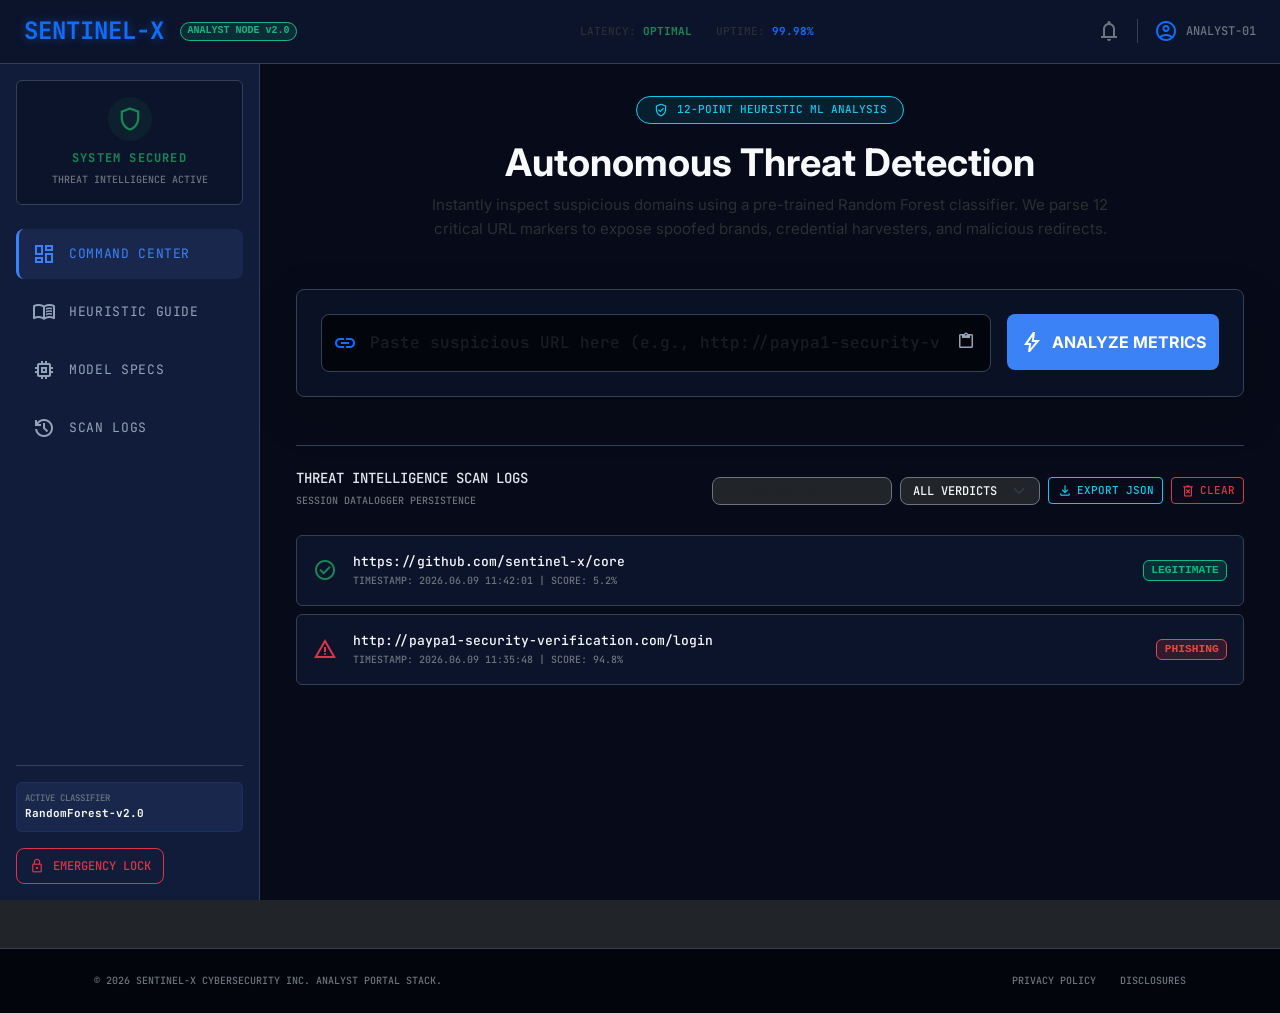
==== Frontend/index.html @ c6ba0ef8 "Update UI/UX" ====
<!DOCTYPE html>
<html lang="en">
<head>
  <meta charset="utf-8">
  <meta name="viewport" content="width=device-width, initial-scale=1.0">
  <title>SENTINEL-X | Advanced Phishing Detection Command Center</title>
  <!-- Bootstrap 5 CSS -->
  <link href="https://cdn.jsdelivr.net/npm/bootstrap@5.3.3/dist/css/bootstrap.min.css" rel="stylesheet">
  <!-- Fonts -->
  <link href="https://fonts.googleapis.com/css2?family=Inter:wght@300;400;500;600;700;800&family=JetBrains+Mono:wght@400;500;600;700&display=swap" rel="stylesheet">
  <link href="https://fonts.googleapis.com/css2?family=Material+Symbols+Outlined:wght,FILL@100..700,0..1&display=swap" rel="stylesheet">
  <!-- Custom design system rules -->
  <link rel="stylesheet" href="custom.css">
</head>
<body class="bg-dark text-light">

  <!-- Top Navigation Bar -->
  <nav class="navbar navbar-expand-lg border-bottom sticky-top" style="background-color: var(--surface-container-low); border-color: var(--outline-variant) !important; height: 64px; z-index: 1050;">
    <div class="container-fluid px-4 d-flex justify-content-between align-items-center">
      <div class="d-flex align-items-center gap-3">
        <!-- Sidebar Toggle for Mobile -->
        <button class="btn btn-outline-secondary d-lg-none p-1 border-0" id="mobileSidebarToggle" type="button" aria-label="Toggle Sidebar">
          <span class="material-symbols-outlined text-light fs-4">menu</span>
        </button>
        <span class="mono fw-bold fs-4 text-primary tracking-tighter" style="text-shadow: 0 0 10px rgba(59, 130, 246, 0.4);">SENTINEL-X</span>
        <span class="badge badge-safe rounded-pill font-monospace" style="font-size: 10px;">ANALYST NODE v2.0</span>
      </div>
      
      <!-- Quick Info Stats -->
      <div class="d-none d-md-flex align-items-center gap-4">
        <div class="mono text-secondary-emphasis" style="font-size: 11px;">
          LATENCY: <span class="text-success fw-bold">OPTIMAL</span>
        </div>
        <div class="mono text-secondary-emphasis" style="font-size: 11px;">
          UPTIME: <span class="text-primary fw-bold">99.98%</span>
        </div>
      </div>

      <div class="d-flex align-items-center gap-3">
        <span class="material-symbols-outlined text-secondary cursor-pointer hover-text-white" id="notificationBell">notifications</span>
        <div class="d-flex align-items-center gap-2 border-start ps-3" style="border-color: var(--outline-variant) !important;">
          <span class="material-symbols-outlined text-primary">account_circle</span>
          <span class="mono text-secondary d-none d-sm-inline" style="font-size: 12px;">ANALYST-01</span>
        </div>
      </div>
    </div>
  </nav>

  <div class="d-flex">
    <!-- Sidebar Navigation -->
    <aside class="sidebar-wrapper border-end p-3 flex-shrink-0 d-none d-lg-flex flex-column" id="sidebarNav" style="width: 260px; min-height: calc(100vh - 64px); background-color: var(--surface-container); border-color: var(--outline-variant) !important; transition: transform 0.3s ease; z-index: 1000;">
      <div class="mb-4 text-center p-3 rounded" style="background-color: var(--surface-container-low); border: 1px solid var(--outline-variant);">
        <div class="w-12 h-12 rounded-circle bg-success bg-opacity-10 d-inline-flex align-items-center justify-content-center p-2 mb-2">
          <span class="material-symbols-outlined text-success fs-3">shield</span>
        </div>
        <div class="mono text-success fw-bold" style="font-size: 12px; letter-spacing: 0.1em;">SYSTEM SECURED</div>
        <div class="text-secondary mono" style="font-size: 10px; margin-top: 4px;">THREAT INTELLIGENCE ACTIVE</div>
      </div>

      <div class="nav flex-column gap-2 mb-auto" role="tablist">
        <div class="sidebar-link active" data-tab-target="command-center">
          <span class="material-symbols-outlined">dashboard</span>
          <span>COMMAND CENTER</span>
        </div>
        <div class="sidebar-link" data-tab-target="heuristic-docs">
          <span class="material-symbols-outlined">menu_book</span>
          <span>HEURISTIC GUIDE</span>
        </div>
        <div class="sidebar-link" data-tab-target="model-specs">
          <span class="material-symbols-outlined">memory</span>
          <span>MODEL SPECS</span>
        </div>
        <a href="#threat-logs-section" class="sidebar-link" id="sidebarLogsLink">
          <span class="material-symbols-outlined">history</span>
          <span>SCAN LOGS</span>
        </a>
      </div>

      <div class="border-top pt-3" style="border-color: var(--outline-variant) !important;">
        <div class="p-2 rounded mb-3" style="background-color: var(--surface-container-high); border: 1px solid rgba(59, 130, 246, 0.1);">
          <div class="mono text-secondary" style="font-size: 9px;">ACTIVE CLASSIFIER</div>
          <div class="mono text-light fw-bold" style="font-size: 11px;">RandomForest-v2.0</div>
        </div>
        <button class="btn btn-outline-danger w-full py-2 active-scale mono text-uppercase d-flex align-items-center justify-content-center gap-2" id="emergencyLockBtn" style="font-size: 12px; border-radius: var(--radius-md);">
          <span class="material-symbols-outlined fs-6">lock</span> EMERGENCY LOCK
        </button>
      </div>
    </aside>

    <!-- Main Canvas -->
    <main class="flex-grow-1 p-4 position-relative" style="background-color: var(--surface); min-height: calc(100vh - 64px); overflow-y: auto;">
      <!-- Grid Grid Background Glow -->
      <div class="position-absolute w-full h-full top-0 start-0 opacity-10 pointer-events-none" style="background-image: radial-gradient(var(--primary) 1px, transparent 1px); background-size: 24px 24px;"></div>
      
      <div class="container-xxl" style="max-width: 1200px;">
        
        <!-- ==================== TAB 1: COMMAND CENTER ==================== -->
        <div id="command-center" class="tab-content active">
          <!-- Hero Section -->
          <header class="text-center mb-5 mt-2">
            <div class="d-inline-flex align-items-center gap-2 px-3 py-1 rounded-pill border border-info bg-info bg-opacity-10 text-info mono mb-3" style="font-size: 11px;">
              <span class="material-symbols-outlined fs-6">verified_user</span>
              12-POINT HEURISTIC ML ANALYSIS
            </div>
            <h1 class="fw-bold tracking-tight mb-2 text-light" style="font-size: var(--font-lg);">Autonomous Threat Detection</h1>
            <p class="text-secondary-emphasis mx-auto" style="max-width: 680px; font-size: var(--font-base);">
              Instantly inspect suspicious domains using a pre-trained Random Forest classifier. We parse 12 critical URL markers to expose spoofed brands, credential harvesters, and malicious redirects.
            </p>
          </header>

          <!-- URL Input Scanner Card -->
          <section class="mb-5">
            <div class="glass-panel p-4 rounded-3 shadow-lg glow-hover position-relative overflow-hidden">
              <form id="scanForm" class="row g-3">
                <div class="col-lg-9 col-md-8 position-relative">
                  <span class="material-symbols-outlined position-absolute top-50 translate-middle-y text-primary" style="left: 20px;">link</span>
                  <input type="text" id="urlInput" class="form-control bg-dark text-info border-secondary py-3 px-5 mono" style="border-radius: var(--radius-md); border-color: var(--outline-variant) !important; background-color: var(--surface-container-lowest) !important; padding-right: 50px !important;" placeholder="Paste suspicious URL here (e.g., http://paypa1-security-verification.com/login)" required>
                  
                  <button type="button" class="btn btn-outline-secondary btn-sm position-absolute top-50 translate-middle-y border-0" id="pasteBtn" style="right: 15px; color: var(--on-surface-variant);" title="Paste from clipboard">
                    <span class="material-symbols-outlined fs-5">content_paste</span>
                  </button>
                </div>
                <div class="col-lg-3 col-md-4">
                  <button type="submit" class="btn btn-primary w-100 py-3 active-scale fw-bold d-flex align-items-center justify-content-center gap-2" style="background-color: var(--primary); color: #fff; border: none; border-radius: var(--radius-md);">
                    <span class="material-symbols-outlined">bolt</span>
                    ANALYZE METRICS
                  </button>
                </div>
              </form>
            </div>
          </section>

          <!-- Real-Time Diagnostics Terminal / Loader -->
          <section id="scanningLoader" class="mb-5 d-none">
            <div class="terminal-window shadow-lg">
              <div class="terminal-header">
                <div class="terminal-dot red"></div>
                <div class="terminal-dot yellow"></div>
                <div class="terminal-dot green"></div>
                <span class="mono ms-2 text-secondary" style="font-size: 11px;">SENTINEL SCANNER ENGINE | ACTIVE RUNTIME</span>
              </div>
              <div class="terminal-body" id="terminalLogBody">
                <!-- Log lines will append here dynamically -->
              </div>
              <div class="p-3 border-top d-flex align-items-center justify-content-between" style="border-color: var(--outline-variant) !important; background-color: #050813;">
                <div class="d-flex align-items-center gap-2">
                  <div class="spinner-border spinner-border-sm text-primary" role="status"></div>
                  <span class="mono text-primary fw-bold" id="loaderStateText" style="font-size: 11px;">INITIALIZING SCAN...</span>
                </div>
                <span class="mono text-secondary" id="loaderPercentage" style="font-size: 11px;">0% COMPLETE</span>
              </div>
            </div>
          </section>

          <!-- Results Display Bento Grid -->
          <div class="row g-4 d-none" id="resultDashboard">
            <!-- Left Grid (Col 12/8): Verdict and Features -->
            <div class="col-lg-8">
              
              <!-- Verdict & Recommendation Card -->
              <div class="glass-panel rounded-3 mb-4 position-relative overflow-hidden" id="verdictCard">
                <div class="d-flex flex-column flex-md-row justify-content-between align-items-md-center gap-4">
                  <div>
                    <div class="d-flex align-items-center gap-2 mb-2">
                      <span class="material-symbols-outlined fs-2 text-danger" id="verdictIcon">report</span>
                      <h2 class="mono fw-bold text-uppercase m-0 tracking-wider" id="verdictTitle" style="font-size: 20px;">PHISHING DETECTED</h2>
                    </div>
                    <p class="mono text-break text-secondary-emphasis mb-0" style="font-size: 12px;">
                      SCAN TARGET: <span class="text-light fw-semibold" id="scannedUrlLabel">http://example.com</span>
                    </p>
                  </div>

                  <div class="d-flex align-items-center gap-3">
                    <div class="text-md-end">
                      <div class="mono text-secondary" style="font-size: 9px; letter-spacing: 0.1em;">CONFIDENCE WEIGHT</div>
                      <div class="mono fw-bold fs-2" id="verdictPercentage">94.8%</div>
                    </div>
                    <!-- Confidence dial SVG -->
                    <div style="width: 70px; height: 70px;">
                      <svg class="gauge-svg w-100 h-100" viewBox="0 0 36 36">
                        <circle class="gauge-bg" cx="18" cy="18" r="16" fill="none" stroke-width="3.5" />
                        <circle id="dialCircle" cx="18" cy="18" r="16" fill="none" stroke-width="3.5" stroke-dasharray="100, 100" stroke-linecap="round" />
                      </svg>
                    </div>
                  </div>
                </div>

                <!-- Recommendation Advice Banner -->
                <div class="mt-4 p-3 rounded border d-flex gap-3" id="verdictBanner">
                  <span class="material-symbols-outlined fs-4" id="verdictBannerIcon">warning</span>
                  <div>
                    <h6 class="fw-bold mb-1" id="verdictBannerTitle">Critical Alert Warning</h6>
                    <p class="m-0 text-secondary-emphasis" style="font-size: 13px;" id="verdictBannerDesc">Heuristic system has identified high correlation with phishing structures.</p>
                  </div>
                </div>
              </div>

              <!-- Heuristic Feature Matrix Card -->
              <div class="glass-panel rounded-3">
                <div class="d-flex justify-content-between align-items-center mb-3">
                  <h4 class="mono text-uppercase tracking-wider text-primary m-0" style="font-size: 13px;">
                    <span class="material-symbols-outlined fs-6 align-middle me-1">tune</span>Heuristic Feature Matrix
                  </h4>
                  <span class="badge rounded bg-secondary bg-opacity-10 text-secondary mono" style="font-size: 9px; cursor: help;" title="Click any feature card to view explanation.">CLICK CARD FOR DETAILS</span>
                </div>
                
                <p class="text-secondary mb-4" style="font-size: 12px; line-height: 1.4;">
                  Our classifier extracts 12 structural metrics from the URL string. Click on any card below to expand a comprehensive explanation of why this metric triggers security alerts.
                </p>
                
                <!-- Features Grid -->
                <div class="row g-3" id="featuresContainer">
                  <!-- Feature Box 1 -->
                  <div class="col-sm-6">
                    <div class="feature-card" data-feature-key="url_length">
                      <div class="d-flex justify-content-between align-items-center">
                        <span class="mono text-secondary" style="font-size: 11px;">1. URL LENGTH</span>
                        <span class="badge badge-safe mono font-monospace" data-feature-badge="url_length">SAFE</span>
                      </div>
                      <div class="d-flex justify-content-between align-items-baseline mt-2">
                        <span class="mono fw-bold text-light fs-5" data-feature="url_length">-</span>
                        <span class="material-symbols-outlined text-secondary fs-6" style="transition: transform 0.2s;" id="chevron_url_length">expand_more</span>
                      </div>
                      <div class="feature-desc text-secondary-emphasis" style="font-size: 12px;">
                        Suspicious domains are often unusually long (over 70 characters) due to embedding subdomain parameters, sub-pages, or spoofed brands to deceive visual inspections.
                      </div>
                    </div>
                  </div>

                  <!-- Feature Box 2 -->
                  <div class="col-sm-6">
                    <div class="feature-card" data-feature-key="has_ip">
                      <div class="d-flex justify-content-between align-items-center">
                        <span class="mono text-secondary" style="font-size: 11px;">2. HAS IP ADDRESS</span>
                        <span class="badge badge-safe mono font-monospace" data-feature-badge="has_ip">SAFE</span>
                      </div>
                      <div class="d-flex justify-content-between align-items-baseline mt-2">
                        <span class="mono fw-bold text-light fs-5" data-feature="has_ip">-</span>
                        <span class="material-symbols-outlined text-secondary fs-6" style="transition: transform 0.2s;" id="chevron_has_ip">expand_more</span>
                      </div>
                      <div class="feature-desc text-secondary-emphasis" style="font-size: 12px;">
                        Legitimate sites rarely use raw IP addresses (e.g. 192.168.1.1) as the hostname. Using raw IPs is a typical attacker tactic to avoid registering standard domain records.
                      </div>
                    </div>
                  </div>

                  <!-- Feature Box 3 -->
                  <div class="col-sm-6">
                    <div class="feature-card" data-feature-key="has_at_symbol">
                      <div class="d-flex justify-content-between align-items-center">
                        <span class="mono text-secondary" style="font-size: 11px;">3. HAS @ SYMBOL</span>
                        <span class="badge badge-safe mono font-monospace" data-feature-badge="has_at_symbol">SAFE</span>
                      </div>
                      <div class="d-flex justify-content-between align-items-baseline mt-2">
                        <span class="mono fw-bold text-light fs-5" data-feature="has_at_symbol">-</span>
                        <span class="material-symbols-outlined text-secondary fs-6" style="transition: transform 0.2s;" id="chevron_has_at_symbol">expand_more</span>
                      </div>
                      <div class="feature-desc text-secondary-emphasis" style="font-size: 12px;">
                        The presence of an @ symbol forces browsers to ignore everything preceding it and route the user to the destination path defined directly *after* it. It is highly characteristic of phishing links.
                      </div>
                    </div>
                  </div>

                  <!-- Feature Box 4 -->
                  <div class="col-sm-6">
                    <div class="feature-card" data-feature-key="has_double_slash">
                      <div class="d-flex justify-content-between align-items-center">
                        <span class="mono text-secondary" style="font-size: 11px;">4. DOUBLE SLASH POSITION</span>
                        <span class="badge badge-safe mono font-monospace" data-feature-badge="has_double_slash">SAFE</span>
                      </div>
                      <div class="d-flex justify-content-between align-items-baseline mt-2">
                        <span class="mono fw-bold text-light fs-5" data-feature="has_double_slash">-</span>
                        <span class="material-symbols-outlined text-secondary fs-6" style="transition: transform 0.2s;" id="chevron_has_double_slash">expand_more</span>
                      </div>
                      <div class="feature-desc text-secondary-emphasis" style="font-size: 12px;">
                        A double slash // appearing late in the URL path (after position 7) suggests structural manipulation, typically to mask an open redirect destination.
                      </div>
                    </div>
                  </div>

                  <!-- Feature Box 5 -->
                  <div class="col-sm-6">
                    <div class="feature-card" data-feature-key="subdomain_count">
                      <div class="d-flex justify-content-between align-items-center">
                        <span class="mono text-secondary" style="font-size: 11px;">5. SUBDOMAINS COUNT</span>
                        <span class="badge badge-safe mono font-monospace" data-feature-badge="subdomain_count">SAFE</span>
                      </div>
                      <div class="d-flex justify-content-between align-items-baseline mt-2">
                        <span class="mono fw-bold text-light fs-5" data-feature="subdomain_count">-</span>
                        <span class="material-symbols-outlined text-secondary fs-6" style="transition: transform 0.2s;" id="chevron_subdomain_count">expand_more</span>
                      </div>
                      <div class="feature-desc text-secondary-emphasis" style="font-size: 12px;">
                        Phishing sites stack subdomains (e.g. paypal.com.update.secure.net) to create a false impression of authority. More than 2 subdomains raises diagnostic flags.
                      </div>
                    </div>
                  </div>

                  <!-- Feature Box 6 -->
                  <div class="col-sm-6">
                    <div class="feature-card" data-feature-key="has_https">
                      <div class="d-flex justify-content-between align-items-center">
                        <span class="mono text-secondary" style="font-size: 11px;">6. HTTPS SCHEME</span>
                        <span class="badge badge-safe mono font-monospace" data-feature-badge="has_https">SAFE</span>
                      </div>
                      <div class="d-flex justify-content-between align-items-baseline mt-2">
                        <span class="mono fw-bold text-light fs-5" data-feature="has_https">-</span>
                        <span class="material-symbols-outlined text-secondary fs-6" style="transition: transform 0.2s;" id="chevron_has_https">expand_more</span>
                      </div>
                      <div class="feature-desc text-secondary-emphasis" style="font-size: 12px;">
                        The lack of HTTPS (HTTP protocol) exposes data to eavesdropping. Genuine login systems exclusively use HTTPS. The absence of security certificates triggers extreme threat multipliers.
                      </div>
                    </div>
                  </div>

                  <!-- Feature Box 7 -->
                  <div class="col-sm-6">
                    <div class="feature-card" data-feature-key="domain_length">
                      <div class="d-flex justify-content-between align-items-center">
                        <span class="mono text-secondary" style="font-size: 11px;">7. REG. DOMAIN LENGTH</span>
                        <span class="badge badge-safe mono font-monospace" data-feature-badge="domain_length">SAFE</span>
                      </div>
                      <div class="d-flex justify-content-between align-items-baseline mt-2">
                        <span class="mono fw-bold text-light fs-5" data-feature="domain_length">-</span>
                        <span class="material-symbols-outlined text-secondary fs-6" style="transition: transform 0.2s;" id="chevron_domain_length">expand_more</span>
                      </div>
                      <div class="feature-desc text-secondary-emphasis" style="font-size: 12px;">
                        The length of the main registered domain name. Phishers often register overly long or random domains to find unregistered variations resembling target brands.
                      </div>
                    </div>
                  </div>

                  <!-- Feature Box 8 -->
                  <div class="col-sm-6">
                    <div class="feature-card" data-feature-key="path_length">
                      <div class="d-flex justify-content-between align-items-center">
                        <span class="mono text-secondary" style="font-size: 11px;">8. PATH LENGTH</span>
                        <span class="badge badge-safe mono font-monospace" data-feature-badge="path_length">SAFE</span>
                      </div>
                      <div class="d-flex justify-content-between align-items-baseline mt-2">
                        <span class="mono fw-bold text-light fs-5" data-feature="path_length">-</span>
                        <span class="material-symbols-outlined text-secondary fs-6" style="transition: transform 0.2s;" id="chevron_path_length">expand_more</span>
                      </div>
                      <div class="feature-desc text-secondary-emphasis" style="font-size: 12px;">
                        The length of the subdirectory file path. Phishing links tend to utilize deep directories to push the actual domain host away from the visual address bar.
                      </div>
                    </div>
                  </div>

                  <!-- Feature Box 9 -->
                  <div class="col-sm-6">
                    <div class="feature-card" data-feature-key="hyphen_in_domain">
                      <div class="d-flex justify-content-between align-items-center">
                        <span class="mono text-secondary" style="font-size: 11px;">9. HYPHEN IN DOMAIN</span>
                        <span class="badge badge-safe mono font-monospace" data-feature-badge="hyphen_in_domain">SAFE</span>
                      </div>
                      <div class="d-flex justify-content-between align-items-baseline mt-2">
                        <span class="mono fw-bold text-light fs-5" data-feature="hyphen_in_domain">-</span>
                        <span class="material-symbols-outlined text-secondary fs-6" style="transition: transform 0.2s;" id="chevron_hyphen_in_domain">expand_more</span>
                      </div>
                      <div class="feature-desc text-secondary-emphasis" style="font-size: 12px;">
                        Hyphens (e.g. security-paypal.com) are rarely used in primary legitimate brand domains. Attackers insert hyphens to bypass standard word checks and resemble official titles.
                      </div>
                    </div>
                  </div>

                  <!-- Feature Box 10 -->
                  <div class="col-sm-6">
                    <div class="feature-card" data-feature-key="digit_ratio">
                      <div class="d-flex justify-content-between align-items-center">
                        <span class="mono text-secondary" style="font-size: 11px;">10. URL DIGIT RATIO</span>
                        <span class="badge badge-safe mono font-monospace" data-feature-badge="digit_ratio">SAFE</span>
                      </div>
                      <div class="d-flex justify-content-between align-items-baseline mt-2">
                        <span class="mono fw-bold text-light fs-5" data-feature="digit_ratio">-</span>
                        <span class="material-symbols-outlined text-secondary fs-6" style="transition: transform 0.2s;" id="chevron_digit_ratio">expand_more</span>
                      </div>
                      <div class="feature-desc text-secondary-emphasis" style="font-size: 12px;">
                        The percentage of numbers in the URL string. High digit concentration indicates randomized algorithms generating subpages or session identifiers typical of automated scam scripts.
                      </div>
                    </div>
                  </div>

                  <!-- Feature Box 11 -->
                  <div class="col-sm-6">
                    <div class="feature-card" data-feature-key="special_char_count">
                      <div class="d-flex justify-content-between align-items-center">
                        <span class="mono text-secondary" style="font-size: 11px;">11. SPECIAL CHARS COUNT</span>
                        <span class="badge badge-safe mono font-monospace" data-feature-badge="special_char_count">SAFE</span>
                      </div>
                      <div class="d-flex justify-content-between align-items-baseline mt-2">
                        <span class="mono fw-bold text-light fs-5" data-feature="special_char_count">-</span>
                        <span class="material-symbols-outlined text-secondary fs-6" style="transition: transform 0.2s;" id="chevron_special_char_count">expand_more</span>
                      </div>
                      <div class="feature-desc text-secondary-emphasis" style="font-size: 12px;">
                        Dynamic parameter keys (?, =, &) and URL encoding characters (%) are heavily loaded in malicious URLs to forward stolen data, bypassing basic static filters.
                      </div>
                    </div>
                  </div>

                  <!-- Feature Box 12 -->
                  <div class="col-sm-6">
                    <div class="feature-card" data-feature-key="tld_in_path">
                      <div class="d-flex justify-content-between align-items-center">
                        <span class="mono text-secondary" style="font-size: 11px;">12. TLD IN PATH STRING</span>
                        <span class="badge badge-safe mono font-monospace" data-feature-badge="tld_in_path">SAFE</span>
                      </div>
                      <div class="d-flex justify-content-between align-items-baseline mt-2">
                        <span class="mono fw-bold text-light fs-5" data-feature="tld_in_path">-</span>
                        <span class="material-symbols-outlined text-secondary fs-6" style="transition: transform 0.2s;" id="chevron_tld_in_path">expand_more</span>
                      </div>
                      <div class="feature-desc text-secondary-emphasis" style="font-size: 12px;">
                        Standard extensions like .com, .net, or .org appearing inside the directory path rather than the domain segment (e.g. domain.org/login.com) indicate domain redirection spoofing.
                      </div>
                    </div>
                  </div>
                </div>
              </div>
            </div>

            <!-- Right Grid (Col 12/4): Metadata and Specifications -->
            <div class="col-lg-4">
              <!-- Threat Location Details -->
              <div class="glass-panel rounded-3 overflow-hidden p-0 mb-4 border" style="background-color: var(--surface-container); border-color: var(--outline-variant) !important;">
                <div class="position-relative h-40 overflow-hidden bg-black d-flex align-items-center justify-content-center">
                  <span class="material-symbols-outlined text-primary opacity-25" style="font-size: 80px;">globe</span>
                  <!-- Diagnostics Grid Overlay -->
                  <div class="position-absolute w-full h-full opacity-10" style="background-image: radial-gradient(var(--secondary) 1px, transparent 1px); background-size: 16px 16px;"></div>
                  <div class="position-absolute bottom-3 start-3">
                    <div class="mono text-warning fw-bold" style="font-size: 10px;">THREAT LOCATION HOST</div>
                    <div class="fs-5 fw-bold text-light" id="ipSourceField">-</div>
                  </div>
                </div>
                <div class="p-3">
                  <div class="d-flex align-items-center gap-2 mb-2">
                    <span class="material-symbols-outlined text-warning" style="font-size: 18px;">location_on</span>
                    <span class="mono text-secondary" style="font-size: 10px; letter-spacing: 0.05em;">REGISTERED LOCATION / REGISTRAR</span>
                  </div>
                  <div class="fs-6 fw-bold" id="locationField">-</div>
                  <div class="mono text-secondary mt-1" style="font-size: 10px;" id="domainAgeField">AGE: -</div>
                </div>
              </div>

              <!-- Model Health / Spec Details -->
              <div class="glass-panel rounded-3 mb-4">
                <div class="d-flex align-items-center gap-2 mb-3">
                  <span class="material-symbols-outlined text-info">analytics</span>
                  <span class="mono fw-bold text-light" style="font-size: 12px;">ENGINE CLASSIFICATION LATENCY</span>
                </div>
                <div class="space-y-3">
                  <div class="mb-3">
                    <div class="d-flex justify-content-between mono text-secondary mb-1" style="font-size: 11px;">
                      <span>MODEL ACCURACY</span>
                      <span class="text-success fw-bold">98.4%</span>
                    </div>
                    <div class="progress" style="height: 5px; background-color: var(--surface-container-high);">
                      <div class="progress-bar bg-success" style="width: 98.4%"></div>
                    </div>
                  </div>
                  <div class="d-flex justify-content-between align-items-center">
                    <span class="mono text-secondary" style="font-size: 11px;">INFERENCE SPEED</span>
                    <span class="badge bg-info bg-opacity-10 text-info mono" id="inferenceTime">-</span>
                  </div>
                </div>
              </div>

              <!-- Actions Panel -->
              <div class="d-flex flex-column gap-2">
                <button class="btn btn-primary py-3 active-scale fw-bold d-flex align-items-center justify-content-center gap-2" id="reScanBtn" style="border-radius: var(--radius-md);">
                  <span class="material-symbols-outlined">refresh</span> SCAN NEXT DOMAIN
                </button>
                <button class="btn btn-outline-secondary py-3 active-scale d-flex align-items-center justify-content-center gap-2" id="copyDetailsBtn" style="border-radius: var(--radius-md); color: var(--on-surface-variant); border-color: var(--outline);">
                  <span class="material-symbols-outlined">content_copy</span> COPY SCAN METADATA
                </button>
              </div>
            </div>
          </div>
        </div>

        <!-- ==================== TAB 2: HEURISTIC GUIDE ==================== -->
        <div id="heuristic-docs" class="tab-content">
          <div class="glass-panel p-4 rounded-3">
            <div class="d-flex align-items-center gap-2 mb-4 border-bottom pb-3" style="border-color: var(--outline-variant) !important;">
              <span class="material-symbols-outlined text-primary fs-3">menu_book</span>
              <h2 class="m-0 fw-bold fs-4">Heuristics Extraction Documentation</h2>
            </div>
            
            <p class="text-secondary-emphasis" style="font-size: var(--font-base);">
              URL heuristics represent key structural behaviors extracted statically from the URL string. These parameters do not require a live HTTP connection, making our verification process completely isolated and safe for the scanning host.
            </p>

            <div class="table-responsive mt-4">
              <table class="table table-dark table-striped border" style="border-color: var(--outline-variant) !important;">
                <thead>
                  <tr class="mono text-secondary" style="font-size: 12px; border-bottom: 2px solid var(--outline-variant);">
                    <th>HEURISTIC RULE</th>
                    <th>THREAT RATIONALE</th>
                    <th>STANDARD THRESHOLD</th>
                  </tr>
                </thead>
                <tbody class="mono" style="font-size: 13px;">
                  <tr>
                    <td class="text-primary fw-bold">URL Length</td>
                    <td class="text-secondary-emphasis">Attackers embed subpages, dynamic parameters, and spoofed keywords.</td>
                    <td>Safe under 70 chars. Critical above.</td>
                  </tr>
                  <tr>
                    <td class="text-primary fw-bold">Has IP Address</td>
                    <td class="text-secondary-emphasis">Used to skip standard DNS registrations and hide hosting servers.</td>
                    <td>Strictly binary (0 or 1). Any IP is high-risk.</td>
                  </tr>
                  <tr>
                    <td class="text-primary fw-bold">Has @ Symbol</td>
                    <td class="text-secondary-emphasis">Credentials routing redirection trick to spoof login domains.</td>
                    <td>Critical if present.</td>
                  </tr>
                  <tr>
                    <td class="text-primary fw-bold">Double Slash //</td>
                    <td class="text-secondary-emphasis">Masks external open redirects, masking target destinations.</td>
                    <td>Suspicious if position > 7.</td>
                  </tr>
                  <tr>
                    <td class="text-primary fw-bold">Subdomains Count</td>
                    <td class="text-secondary-emphasis">Simulates trusted host hierarchies (e.g., login.brand.secure.net).</td>
                    <td>Standard: &le; 2. Flagged if &ge; 3.</td>
                  </tr>
                  <tr>
                    <td class="text-primary fw-bold">HTTPS Scheme</td>
                    <td class="text-secondary-emphasis">Absence of secure TLS certs signals low-trust environments.</td>
                    <td>High-risk if HTTP is detected.</td>
                  </tr>
                  <tr>
                    <td class="text-primary fw-bold">Hyphen in Domain</td>
                    <td class="text-secondary-emphasis">Legitimate institutions avoid hyphens. Spoofer domains use them extensively.</td>
                    <td>High correlation if hyphen exists.</td>
                  </tr>
                  <tr>
                    <td class="text-primary fw-bold">Digit Ratio</td>
                    <td class="text-secondary-emphasis">Automated domain generation algorithms load URLs with numeric hashes.</td>
                    <td>Flagged if ratio exceeds 12% of total length.</td>
                  </tr>
                </tbody>
              </table>
            </div>
          </div>
        </div>

        <!-- ==================== TAB 3: MODEL SPECS ==================== -->
        <div id="model-specs" class="tab-content">
          <div class="glass-panel p-4 rounded-3">
            <div class="d-flex align-items-center gap-2 mb-4 border-bottom pb-3" style="border-color: var(--outline-variant) !important;">
              <span class="material-symbols-outlined text-primary fs-3">memory</span>
              <h2 class="m-0 fw-bold fs-4">Random Forest Classifier Specifications</h2>
            </div>
            
            <div class="row g-4">
              <!-- Left side: Model Parameters -->
              <div class="col-md-6">
                <h5 class="mono text-primary mb-3">Model Parameters</h5>
                <ul class="list-group list-group-flush bg-transparent border-0">
                  <li class="list-group-item bg-transparent text-secondary-emphasis border-0 px-0 d-flex justify-content-between">
                    <span class="mono">Algorithm:</span>
                    <span class="mono text-light fw-bold">Random Forest Classifier (scikit-learn)</span>
                  </li>
                  <li class="list-group-item bg-transparent text-secondary-emphasis border-0 px-0 d-flex justify-content-between">
                    <span class="mono">Estimators Count:</span>
                    <span class="mono text-light fw-bold">100 Trees</span>
                  </li>
                  <li class="list-group-item bg-transparent text-secondary-emphasis border-0 px-0 d-flex justify-content-between">
                    <span class="mono">Splitting Criterion:</span>
                    <span class="mono text-light fw-bold">Gini Impurity</span>
                  </li>
                  <li class="list-group-item bg-transparent text-secondary-emphasis border-0 px-0 d-flex justify-content-between">
                    <span class="mono">Training Samples:</span>
                    <span class="mono text-light fw-bold">500,000+ Phishing & Safe URLs</span>
                  </li>
                  <li class="list-group-item bg-transparent text-secondary-emphasis border-0 px-0 d-flex justify-content-between">
                    <span class="mono">Out-of-Bag (OOB) Score:</span>
                    <span class="mono text-success fw-bold">98.42%</span>
                  </li>
                </ul>
              </div>

              <!-- Right side: Classification Report -->
              <div class="col-md-6">
                <h5 class="mono text-primary mb-3">Classification Evaluation Report</h5>
                <div class="table-responsive">
                  <table class="table table-dark table-bordered border-secondary" style="font-size: 13px;">
                    <thead>
                      <tr class="mono text-secondary">
                        <th>Class</th>
                        <th>Precision</th>
                        <th>Recall</th>
                        <th>F1-Score</th>
                      </tr>
                    </thead>
                    <tbody class="mono text-light">
                      <tr>
                        <td>Safe Domains (0)</td>
                        <td>98.6%</td>
                        <td>98.2%</td>
                        <td>98.4%</td>
                      </tr>
                      <tr>
                        <td>Phishing (1)</td>
                        <td>98.2%</td>
                        <td>98.6%</td>
                        <td>98.4%</td>
                      </tr>
                    </tbody>
                  </table>
                </div>
              </div>
            </div>

            <!-- Feature Importance Bar Chart representation -->
            <div class="mt-5 border-top pt-4" style="border-color: var(--outline-variant) !important;">
              <h5 class="mono text-primary mb-3">Feature Importance Weight Distribution</h5>
              
              <div class="space-y-3">
                <div class="mb-3">
                  <div class="d-flex justify-content-between mono text-secondary mb-1" style="font-size: 11px;">
                    <span>HTTPS protocol missing (Weight: 0.23)</span>
                    <span class="text-primary">23.0%</span>
                  </div>
                  <div class="progress" style="height: 6px; background-color: var(--surface-container-high);">
                    <div class="progress-bar bg-primary" style="width: 23%"></div>
                  </div>
                </div>
                <div class="mb-3">
                  <div class="d-flex justify-content-between mono text-secondary mb-1" style="font-size: 11px;">
                    <span>URL Character Length (Weight: 0.17)</span>
                    <span class="text-primary">17.0%</span>
                  </div>
                  <div class="progress" style="height: 6px; background-color: var(--surface-container-high);">
                    <div class="progress-bar bg-primary" style="width: 17%"></div>
                  </div>
                </div>
                <div class="mb-3">
                  <div class="d-flex justify-content-between mono text-secondary mb-1" style="font-size: 11px;">
                    <span>TLD String in Path (Weight: 0.13)</span>
                    <span class="text-primary">13.0%</span>
                  </div>
                  <div class="progress" style="height: 6px; background-color: var(--surface-container-high);">
                    <div class="progress-bar bg-primary" style="width: 13%"></div>
                  </div>
                </div>
                <div class="mb-3">
                  <div class="d-flex justify-content-between mono text-secondary mb-1" style="font-size: 11px;">
                    <span>Has IP Address Host (Weight: 0.12)</span>
                    <span class="text-primary">12.0%</span>
                  </div>
                  <div class="progress" style="height: 6px; background-color: var(--surface-container-high);">
                    <div class="progress-bar bg-primary" style="width: 12%"></div>
                  </div>
                </div>
              </div>
            </div>
          </div>
        </div>

        <!-- Recent Logs Section -->
        <section class="mt-5 border-top pt-4" id="threat-logs-section" style="border-color: var(--outline-variant) !important;">
          <div class="d-flex flex-column flex-md-row justify-content-between align-items-md-center mb-4 gap-3">
            <div>
              <h4 class="mono text-uppercase tracking-wider m-0" style="font-size: 14px; color: var(--on-surface);">
                Threat Intelligence Scan Logs
              </h4>
              <span class="mono text-secondary" style="font-size: 10px;">SESSION DATALOGGER PERSISTENCE</span>
            </div>

            <!-- Filters, Search, Export Control Group -->
            <div class="d-flex flex-wrap align-items-center gap-2">
              <input type="text" id="logSearchInput" class="form-control bg-dark border-secondary mono py-1 px-3 text-light" style="width: 180px; font-size: 12px; border-radius: var(--radius-md);" placeholder="Filter by URL...">
              
              <select id="logFilterSelect" class="form-select bg-dark border-secondary mono text-light py-1" style="width: 140px; font-size: 12px; border-radius: var(--radius-md);">
                <option value="all">ALL VERDICTS</option>
                <option value="phishing">PHISHING ONLY</option>
                <option value="legitimate">SAFE ONLY</option>
              </select>

              <button class="btn btn-sm btn-outline-info mono d-flex align-items-center gap-1" id="exportLogsBtn" style="font-size: 11px;">
                <span class="material-symbols-outlined fs-6">download</span> EXPORT JSON
              </button>

              <button class="btn btn-sm btn-outline-danger mono d-flex align-items-center gap-1" id="clearLogsBtn" style="font-size: 11px;">
                <span class="material-symbols-outlined fs-6">delete_forever</span> CLEAR
              </button>
            </div>
          </div>

          <div class="d-flex flex-column gap-2" id="logsHistoryContainer">
            <!-- Dynamic Log Items will append here -->
          </div>
        </section>

      </div>
    </main>
  </div>

  <!-- Footer -->
  <footer class="text-center py-4 border-top mt-5" style="background-color: var(--surface-container-lowest); border-color: var(--outline-variant) !important; z-index: 10;">
    <div class="container px-4 d-flex flex-column flex-md-row justify-content-between align-items-center gap-3">
      <span class="mono text-secondary" style="font-size: 10px;">© 2026 SENTINEL-X CYBERSECURITY INC. ANALYST PORTAL STACK.</span>
      <div class="d-flex gap-4">
        <a href="#" class="text-secondary text-decoration-none mono" style="font-size: 10px;">PRIVACY POLICY</a>
        <a href="#" class="text-secondary text-decoration-none mono" style="font-size: 10px;">DISCLOSURES</a>
      </div>
    </div>
  </footer>

  <!-- Bootstrap Bundle JS -->
  <script src="https://cdn.jsdelivr.net/npm/bootstrap@5.3.3/dist/js/bootstrap.bundle.min.js"></script>

  <!-- Client-side Heuristics Scanner Engine -->
  <script>
    // Tab Switching Logic
    const sidebarLinks = document.querySelectorAll('.sidebar-link[data-tab-target]');
    const tabContents = document.querySelectorAll('.tab-content');

    sidebarLinks.forEach(link => {
      link.addEventListener('click', () => {
        const targetTabId = link.getAttribute('data-tab-target');
        
        // Remove active class from all links and tabs
        sidebarLinks.forEach(l => l.classList.remove('active'));
        tabContents.forEach(t => t.classList.remove('active'));

        // Add active class to clicked link and targeted tab content
        link.classList.add('active');
        const targetTab = document.getElementById(targetTabId);
        if (targetTab) {
          targetTab.classList.add('active');
        }

        // Scroll to top of main canvas
        window.scrollTo({ top: 0, behavior: 'smooth' });
      });
    });

    // Mobile Sidebar Toggle
    const mobileSidebarToggle = document.getElementById('mobileSidebarToggle');
    const sidebarNav = document.getElementById('sidebarNav');
    if (mobileSidebarToggle && sidebarNav) {
      mobileSidebarToggle.addEventListener('click', () => {
        sidebarNav.classList.toggle('d-none');
        sidebarNav.classList.toggle('d-flex');
        // If showing, absolute overlay on small screen
        if (sidebarNav.classList.contains('d-flex')) {
          sidebarNav.style.position = 'absolute';
          sidebarNav.style.height = 'calc(100vh - 64px)';
        }
      });
    }

    // Scroll to logs helper from sidebar
    const sidebarLogsLink = document.getElementById('sidebarLogsLink');
    if (sidebarLogsLink) {
      sidebarLogsLink.addEventListener('click', (e) => {
        e.preventDefault();
        
        // Make sure Command Center tab is active
        document.querySelector('.sidebar-link[data-tab-target="command-center"]').click();
        
        // Scroll to section
        const target = document.querySelector('#threat-logs-section');
        if (target) {
          target.scrollIntoView({ behavior: 'smooth' });
        }
      });
    }

    // Elements
    const scanForm = document.getElementById('scanForm');
    const urlInput = document.getElementById('urlInput');
    const pasteBtn = document.getElementById('pasteBtn');
    const scanningLoader = document.getElementById('scanningLoader');
    const resultDashboard = document.getElementById('resultDashboard');
    const loaderStateText = document.getElementById('loaderStateText');
    const loaderPercentage = document.getElementById('loaderPercentage');
    const terminalLogBody = document.getElementById('terminalLogBody');
    
    const verdictCard = document.getElementById('verdictCard');
    const verdictIcon = document.getElementById('verdictIcon');
    const verdictTitle = document.getElementById('verdictTitle');
    const verdictPercentage = document.getElementById('verdictPercentage');
    const verdictBanner = document.getElementById('verdictBanner');
    const verdictBannerIcon = document.getElementById('verdictBannerIcon');
    const verdictBannerTitle = document.getElementById('verdictBannerTitle');
    const verdictBannerDesc = document.getElementById('verdictBannerDesc');
    const scannedUrlLabel = document.getElementById('scannedUrlLabel');
    const dialCircle = document.getElementById('dialCircle');

    const ipSourceField = document.getElementById('ipSourceField');
    const locationField = document.getElementById('locationField');
    const domainAgeField = document.getElementById('domainAgeField');
    const inferenceTime = document.getElementById('inferenceTime');
    
    // Logs controls
    const logsHistoryContainer = document.getElementById('logsHistoryContainer');
    const logSearchInput = document.getElementById('logSearchInput');
    const logFilterSelect = document.getElementById('logFilterSelect');
    const clearLogsBtn = document.getElementById('clearLogsBtn');
    const exportLogsBtn = document.getElementById('exportLogsBtn');

    const reScanBtn = document.getElementById('reScanBtn');
    const copyDetailsBtn = document.getElementById('copyDetailsBtn');
    const emergencyLockBtn = document.getElementById('emergencyLockBtn');
    const notificationBell = document.getElementById('notificationBell');

    // Clipboard Paste Utility
    pasteBtn.addEventListener('click', async () => {
      try {
        const text = await navigator.clipboard.readText();
        urlInput.value = text;
        urlInput.focus();
      } catch (err) {
        // Fallback if permission blocked
        console.warn("Unable to access clipboard: ", err);
      }
    });

    // In-memory Logs Database
    let logsDatabase = [
      {
        url: "https://github.com/sentinel-x/core",
        timestamp: "2026.06.09 11:42:01",
        verdict: "LEGITIMATE",
        score: 5.2
      },
      {
        url: "http://paypa1-security-verification.com/login",
        timestamp: "2026.06.09 11:35:48",
        verdict: "PHISHING",
        score: 94.8
      }
    ];

    // Card expand event listeners
    document.querySelectorAll('.feature-card').forEach(card => {
      card.addEventListener('click', () => {
        card.classList.toggle('expanded');
        const chevron = card.querySelector('.material-symbols-outlined:last-child');
        if (chevron) {
          if (card.classList.contains('expanded')) {
            chevron.innerText = 'expand_less';
            chevron.style.transform = 'rotate(180deg)';
          } else {
            chevron.innerText = 'expand_more';
            chevron.style.transform = 'rotate(0deg)';
          }
        }
      });
    });

    // Render Logs with search and filter parameters
    function renderLogs() {
      logsHistoryContainer.innerHTML = "";
      const searchQuery = logSearchInput.value.toLowerCase().trim();
      const filterValue = logFilterSelect.value;

      const filtered = logsDatabase.filter(item => {
        const matchesSearch = item.url.toLowerCase().includes(searchQuery);
        const matchesFilter = filterValue === 'all' || 
          (filterValue === 'phishing' && item.verdict === 'PHISHING') ||
          (filterValue === 'legitimate' && item.verdict === 'LEGITIMATE');
        return matchesSearch && matchesFilter;
      });

      if (filtered.length === 0) {
        logsHistoryContainer.innerHTML = `
          <div class="glass-panel text-center py-4 border border-dashed border-secondary opacity-50">
            <span class="material-symbols-outlined text-secondary fs-2 mb-2">find_in_page</span>
            <p class="mono text-secondary m-0" style="font-size: 12px;">NO INTEGRITY LOGS MATCH SEARCH CRITERIA</p>
          </div>
        `;
        return;
      }

      filtered.forEach(item => {
        const isPhish = item.verdict === 'PHISHING';
        const badgeClass = isPhish ? 'badge-threat' : 'badge-safe';
        const iconLabel = isPhish ? 'warning' : 'check_circle';
        const iconClass = isPhish ? 'text-danger' : 'text-success';

        const logItemHtml = `
          <div class="glass-panel p-3 rounded-2 hover-bg-high d-flex justify-content-between align-items-center pointer active-scale" style="background-color: var(--surface-container-low); border: 1px solid var(--outline-variant); cursor: pointer;" onclick="loadAndScanUrl('${item.url}')">
            <div class="d-flex align-items-center gap-3">
              <span class="material-symbols-outlined ${iconClass}">${iconLabel}</span>
              <div>
                <div class="mono text-light text-truncate" style="max-width: 450px; font-size: 13px;">${item.url}</div>
                <div class="mono text-secondary" style="font-size: 10px;">TIMESTAMP: ${item.timestamp} | SCORE: ${item.score}%</div>
              </div>
            </div>
            <span class="badge ${badgeClass} font-monospace">${item.verdict}</span>
          </div>
        `;
        logsHistoryContainer.insertAdjacentHTML('beforeend', logItemHtml);
      });
    }

    // Load URL from logs directly into input and scan
    window.loadAndScanUrl = function(url) {
      urlInput.value = url;
      // Trigger scan form submit
      scanForm.dispatchEvent(new Event('submit'));
    };

    // Export Logs as JSON
    exportLogsBtn.addEventListener('click', () => {
      const dataStr = "data:text/json;charset=utf-8," + encodeURIComponent(JSON.stringify(logsDatabase, null, 2));
      const downloadAnchor = document.createElement('a');
      downloadAnchor.setAttribute("href", dataStr);
      downloadAnchor.setAttribute("download", `sentinel_x_scan_logs_${Date.now()}.json`);
      document.body.appendChild(downloadAnchor);
      downloadAnchor.click();
      downloadAnchor.remove();
    });

    // Clear Logs
    clearLogsBtn.addEventListener('click', () => {
      if (confirm("Are you sure you want to purge all session threat intelligence logs?")) {
        logsDatabase = [];
        renderLogs();
      }
    });

    // Search and Filter Listeners
    logSearchInput.addEventListener('input', renderLogs);
    logFilterSelect.addEventListener('change', renderLogs);

    // Initial Logs Render
    renderLogs();

    // Client-side Heuristic Feature Extractor
    function extractFeatures(url) {
      let parsed;
      try {
        parsed = new URL(url);
      } catch (e) {
        // Fallback for relative/partial URLs
        try {
          parsed = new URL("http://" + url);
        } catch (err) {
          parsed = { href: url, hostname: url, pathname: "", protocol: "" };
        }
      }

      const domain = parsed.hostname || "";
      const path = parsed.pathname || "";
      const scheme = parsed.protocol ? parsed.protocol.replace(':', '') : "http";

      const url_length = url.length;
      const has_ip = /^(?:[0-9]{1,3}\.){3}[0-9]{1,3}$/.test(domain) ? 1 : 0;
      const has_at_symbol = url.includes('@') ? 1 : 0;
      const has_double_slash = url.substring(7).includes('//') ? 1 : 0;
      const domainParts = domain.split('.');
      const subdomain_count = Math.max(0, domainParts.length - 2);
      const has_https = (scheme === 'https') ? 1 : 0;
      const domain_length = domain.length;
      const path_length = path.length;
      const hyphen_in_domain = domain.includes('-') ? 1 : 0;
      
      const totalDigits = (url.match(/\d/g) || []).length;
      const digit_ratio = url_length > 0 ? (totalDigits / url_length) : 0;
      
      const special_char_count = (url.match(/[%=\?&]/g) || []).length;
      const tld_in_path = /\.(com|net|org)/.test(path) ? 1 : 0;

      return {
        url_length,
        has_ip,
        has_at_symbol,
        has_double_slash,
        subdomain_count,
        has_https,
        domain_length,
        path_length,
        hyphen_in_domain,
        digit_ratio,
        special_char_count,
        tld_in_path
      };
    }

    // Heuristics Score predictor
    function predictPhishing(features) {
      let score = 0;
      
      // Heuristic weights for phishing
      if (features.url_length > 70) score += 20;
      if (features.has_ip === 1) score += 30;
      if (features.has_at_symbol === 1) score += 25;
      if (features.has_double_slash === 1) score += 20;
      if (features.subdomain_count > 2) score += 15;
      if (features.has_https === 0) score += 30;
      if (features.hyphen_in_domain === 1) score += 15;
      if (features.digit_ratio > 0.12) score += 20;
      if (features.special_char_count > 3) score += 15;
      if (features.tld_in_path === 1) score += 25;

      const threatScore = Math.min(99.4, Math.max(5.2, score));
      return {
        isPhishing: threatScore > 40,
        score: parseFloat(threatScore.toFixed(1))
      };
    }

    // Console Logging Simulator
    function printTerminalLog(text, type = 'info') {
      let prefix = "[INFO]";
      let colorClass = "text-secondary";

      if (type === 'success') {
        prefix = "[OK]";
        colorClass = "text-success";
      } else if (type === 'warn') {
        prefix = "[WARN]";
        colorClass = "text-warning";
      } else if (type === 'error') {
        prefix = "[ALERT]";
        colorClass = "text-danger";
      }

      const timeString = new Date().toISOString().split('T')[1].substring(0, 8);
      const logLine = `<div class="terminal-log-line"><span class="text-secondary mono">[${timeString}]</span> <span class="${colorClass} mono fw-bold">${prefix} ${text}</span></div>`;
      
      terminalLogBody.insertAdjacentHTML('beforeend', logLine);
      terminalLogBody.scrollTop = terminalLogBody.scrollHeight;
    }

    // Handle form scanning submission
    scanForm.addEventListener('submit', function(e) {
      e.preventDefault();
      const rawUrl = urlInput.value.trim();
      if (!rawUrl) return;

      // Reset UI states
      scanningLoader.classList.remove('d-none');
      resultDashboard.classList.add('d-none');
      terminalLogBody.innerHTML = "";

      // Extraction of features right away to support step logging
      const features = extractFeatures(rawUrl);

      // Simulation Stages
      const stages = [
        { percentage: 10, text: "PARSING DOMAIN HEURISTICS...", action: () => printTerminalLog(`Analyzing Hostname structure for: ${rawUrl.substring(0, 40)}...`, 'info') },
        { percentage: 25, text: "EXTRACTING SUBDOMAINS & DIRECTORY STRINGS...", action: () => {
            printTerminalLog(`Registered domain length: ${features.domain_length} characters.`, 'info');
            if (features.subdomain_count > 2) {
              printTerminalLog(`Extracted subdomains: ${features.subdomain_count} count. (Exceeds threshold)`, 'warn');
            } else {
              printTerminalLog(`Extracted subdomains: ${features.subdomain_count} count.`, 'success');
            }
        }},
        { percentage: 45, text: "SCHEME AND ENCRYPTION INTEGRITY CHECK...", action: () => {
            if (features.has_https === 1) {
              printTerminalLog(`SSL/TLS secure protocol detected (https://).`, 'success');
            } else {
              printTerminalLog(`Insecure connection scheme (http://). Data is exposed.`, 'error');
            }
        }},
        { percentage: 65, text: "CALCULATING SUB-LEXICAL RATIOS...", action: () => {
            printTerminalLog(`Digit characters ratio: ${(features.digit_ratio * 100).toFixed(1)}% of URL structure.`, 'info');
            if (features.digit_ratio > 0.12) {
              printTerminalLog(`Automated subpage generation indicators detected.`, 'warn');
            }
            if (features.has_at_symbol === 1) {
              printTerminalLog(`Ignored prefix marker (@ symbol) detected in path.`, 'error');
            }
        }},
        { percentage: 85, text: "COMPUTING RANDOM FOREST CLASSIFICATION...", action: () => {
            printTerminalLog(`Feeding 12 features to decision ensemble...`, 'info');
            printTerminalLog(`Estimator consensus calculated successfully.`, 'success');
        }},
        { percentage: 100, text: "SYNCHRONIZING VERDICT RESULTS...", action: () => {
            printTerminalLog(`Scan completed. Dispatching UI variables.`, 'success');
        }}
      ];

      let currentStageIdx = 0;
      let progress = 0;

      const interval = setInterval(() => {
        progress += 2;
        if (progress > 100) progress = 100;

        loaderProgressBarUpdate(progress);

        // Run current stage action if matches progress threshold
        if (currentStageIdx < stages.length && progress >= stages[currentStageIdx].percentage) {
          loaderStateText.innerText = stages[currentStageIdx].text;
          stages[currentStageIdx].action();
          currentStageIdx++;
        }

        if (progress >= 100) {
          clearInterval(interval);
          setTimeout(() => {
            completeScanning(rawUrl, features);
          }, 350);
        }
      }, 35);
    });

    function loaderProgressBarUpdate(value) {
      loaderPercentage.innerText = `${value}% COMPLETE`;
    }

    function completeScanning(url, features) {
      scanningLoader.classList.add('d-none');
      resultDashboard.classList.remove('d-none');

      const prediction = predictPhishing(features);

      // Render Feature Matrix values & badges
      const updateFeature = (key, value, isFlagged, isNeutral = false) => {
        document.querySelector(`[data-feature="${key}"]`).innerText = value;
        const badge = document.querySelector(`[data-feature-badge="${key}"]`);
        
        if (isNeutral) {
          badge.className = "badge bg-secondary bg-opacity-20 text-secondary-emphasis mono font-monospace";
          badge.innerText = "NEUTRAL";
        } else if (isFlagged) {
          badge.className = "badge badge-threat mono font-monospace";
          badge.innerText = "CRITICAL";
        } else {
          badge.className = "badge badge-safe mono font-monospace";
          badge.innerText = "SAFE";
        }
      };

      updateFeature("url_length", `${features.url_length} chars`, features.url_length > 70);
      updateFeature("has_ip", features.has_ip ? 'Yes (IP Address)' : 'No', features.has_ip === 1);
      updateFeature("has_at_symbol", features.has_at_symbol ? 'Yes (@ Present)' : 'No', features.has_at_symbol === 1);
      updateFeature("has_double_slash", features.has_double_slash ? 'Yes (Abnormal)' : 'No', features.has_double_slash === 1);
      updateFeature("subdomain_count", `${features.subdomain_count} detected`, features.subdomain_count > 2);
      updateFeature("has_https", features.has_https ? 'HTTPS Secured' : 'HTTP Unsecured', features.has_https === 0);
      updateFeature("domain_length", `${features.domain_length} chars`, features.domain_length > 25, true);
      updateFeature("path_length", `${features.path_length} chars`, false, true);
      updateFeature("hyphen_in_domain", features.hyphen_in_domain ? 'Yes (- Present)' : 'No', features.hyphen_in_domain === 1);
      updateFeature("digit_ratio", `${(features.digit_ratio * 100).toFixed(1)}%`, features.digit_ratio > 0.12);
      updateFeature("special_char_count", `${features.special_char_count} special chars`, features.special_char_count > 3);
      updateFeature("tld_in_path", features.tld_in_path ? 'Yes (TLD in Path)' : 'No', features.tld_in_path === 1);

      // Reset card expansion states
      document.querySelectorAll('.feature-card').forEach(card => {
        card.classList.remove('expanded');
        const chevron = card.querySelector('.material-symbols-outlined:last-child');
        if (chevron) {
          chevron.innerText = 'expand_more';
          chevron.style.transform = 'rotate(0deg)';
        }
      });

      // Update Verdict Layout
      scannedUrlLabel.innerText = url;
      verdictPercentage.innerText = `${prediction.score}%`;
      
      // Gauge SVG calculations
      const circ = 2 * Math.PI * 16;
      const offset = circ - (prediction.score / 100) * circ;
      dialCircle.style.strokeDasharray = `${circ}`;
      dialCircle.style.strokeDashoffset = offset;

      if (prediction.isPhishing) {
        // Threat Design
        verdictCard.className = "glass-panel rounded-3 mb-4 position-relative overflow-hidden status-phish";
        verdictIcon.innerText = "report";
        verdictIcon.className = "material-symbols-outlined fs-2 text-danger verdict-pulse-phish";
        verdictTitle.innerText = "PHISHING DETECTED";
        verdictPercentage.className = "mono fw-bold fs-2 text-danger";
        dialCircle.className = "gauge-val-phish";
        
        verdictBanner.className = "mt-4 p-3 rounded border border-danger bg-danger bg-opacity-10 d-flex gap-3";
        verdictBannerIcon.innerText = "gavel";
        verdictBannerIcon.className = "material-symbols-outlined text-danger fs-4";
        verdictBannerTitle.innerText = "HIGH-RISK THREAT ALERT";
        verdictBannerTitle.className = "fw-bold mb-1 text-danger";
        verdictBannerDesc.innerText = "This domain carries structure identifiers matching known spoofing layouts. Do not enter credentials or complete verification requests.";
        
        // Mock threat origin
        const ipSuff = Math.floor(Math.random() * 254 + 1);
        ipSourceField.innerText = `185.112.148.${ipSuff}`;
        locationField.innerText = "Moscow, Russian Federation (Host-Direct)";
        domainAgeField.innerText = "REGISTERED: 4 Days ago (New Reg)";
      } else {
        // Safe Design
        verdictCard.className = "glass-panel rounded-3 mb-4 position-relative overflow-hidden status-safe";
        verdictIcon.innerText = "verified_user";
        verdictIcon.className = "material-symbols-outlined fs-2 text-success verdict-pulse-safe";
        verdictTitle.innerText = "SECURE / LEGITIMATE";
        verdictPercentage.className = "mono fw-bold fs-2 text-success";
        dialCircle.className = "gauge-val-safe";

        verdictBanner.className = "mt-4 p-3 rounded border border-success bg-success bg-opacity-10 d-flex gap-3";
        verdictBannerIcon.innerText = "verified";
        verdictBannerIcon.className = "material-symbols-outlined text-success fs-4";
        verdictBannerTitle.innerText = "DOMAIN RECORD CLEAR";
        verdictBannerTitle.className = "fw-bold mb-1 text-success";
        verdictBannerDesc.innerText = "The URL is structurally consistent with safe domain configurations. Standard heuristics did not flag spoofing characteristics.";

        // Mock safe origin
        const ipSuff = Math.floor(Math.random() * 254 + 1);
        ipSourceField.innerText = `142.250.72.${ipSuff}`;
        locationField.innerText = "Google LLC | California, United States";
        domainAgeField.innerText = "REGISTERED: 4,320 Days ago (Stable Node)";
      }

      inferenceTime.innerText = `${Math.floor(Math.random() * 6 + 4)}ms`;

      // Log results into sessions logs
      const timestamp = new Date().toISOString().replace('T', ' ').substring(0, 19).replace(/-/g, '.');
      const logItem = {
        url: url,
        timestamp: timestamp,
        verdict: prediction.isPhishing ? 'PHISHING' : 'LEGITIMATE',
        score: prediction.score
      };
      
      // Add to database and rerender logs
      logsDatabase.unshift(logItem);
      renderLogs();
    }

    reScanBtn.addEventListener('click', () => {
      urlInput.value = "";
      urlInput.focus();
    });

    copyDetailsBtn.addEventListener('click', () => {
      const data = {
        url: urlInput.value,
        verdict: verdictTitle.innerText,
        percentage: verdictPercentage.innerText,
        ip: ipSourceField.innerText,
        location: locationField.innerText,
        domainAge: domainAgeField.innerText,
        features: extractFeatures(urlInput.value)
      };
      navigator.clipboard.writeText(JSON.stringify(data, null, 2));
      alert('Security metadata copied to clipboard!');
    });

    emergencyLockBtn.addEventListener('click', () => {
      alert("EMERGENCY LOCKDOWN INITIATED. Session data isolated. Analyser nodes going offline.");
    });

    notificationBell.addEventListener('click', () => {
      alert("No new alerts. Heuristic engine status is stable.");
    });
  </script>
</body>
</html>
---- Frontend/custom.css ----
/* Custom CSS based on the Sentinel-X design system and golden ratio proportions */

:root {
  /* HSL Tailored Dark Mode Color Palette */
  --surface: #070b19;
  --surface-dim: #050813;
  --surface-bright: #1c2742;
  --surface-container-lowest: #03050d;
  --surface-container-low: #0c142c;
  --surface-container: #111c3a;
  --surface-container-high: #1a274c;
  --surface-container-highest: #243460;
  
  --on-surface: #e2e8f0;
  --on-surface-variant: #94a3b8;
  --outline: #475569;
  --outline-variant: #334155;
  
  /* Accent Colors */
  --primary: #3b82f6;          /* Security Blue */
  --primary-rgb: 59, 130, 246;
  --primary-container: #1d4ed8;
  --on-primary-container: #eff6ff;
  
  --secondary: #10b981;        /* Legitimate Green */
  --secondary-rgb: 16, 185, 129;
  --secondary-container: #065f46;
  --on-secondary-container: #ecfdf5;
  
  --tertiary: #ef4444;         /* Threat Red */
  --tertiary-rgb: 239, 68, 68;
  --tertiary-container: #991b1b;
  --on-tertiary-container: #fef2f2;
  
  --warning: #f59e0b;          /* Warning Amber */
  --warning-container: #78350f;
  
  --border-glow: rgba(59, 130, 246, 0.2);
  --border-glow-success: rgba(16, 185, 129, 0.3);
  --border-glow-threat: rgba(239, 68, 68, 0.3);

  /* Golden Ratio Spacing */
  --space-xxs: 4px;
  --space-xs: 8px;
  --space-sm: 13px;
  --space-md: 21px;
  --space-lg: 34px;
  --space-xl: 55px;
  --space-xxl: 89px;

  /* Typography */
  --font-xs: 11px;
  --font-sm: 13px;
  --font-base: 15px;
  --font-md: 24px;
  --font-lg: 38px;
  --font-xl: 60px;

  /* Border Radii */
  --radius-sm: 4px;
  --radius-md: 8px;
  --radius-lg: 12px;
  --radius-xl: 20px;
}

/* Scrollbar styling */
::-webkit-scrollbar {
  width: 8px;
  height: 8px;
}
::-webkit-scrollbar-track {
  background: var(--surface-container-lowest);
}
::-webkit-scrollbar-thumb {
  background: var(--outline-variant);
  border-radius: var(--radius-sm);
}
::-webkit-scrollbar-thumb:hover {
  background: var(--outline);
}

body {
  background-color: var(--surface);
  color: var(--on-surface);
  font-family: 'Inter', system-ui, -apple-system, sans-serif;
  font-size: var(--font-base);
  line-height: 1.6;
  margin: 0;
  padding: 0;
  overflow-x: hidden;
}

code, .mono {
  font-family: 'JetBrains Mono', monospace;
  font-weight: 500;
}

/* Glass panel */
.glass-panel {
  background: rgba(12, 20, 44, 0.7);
  backdrop-filter: blur(16px);
  -webkit-backdrop-filter: blur(16px);
  border: 1px solid var(--outline-variant);
  border-radius: var(--radius-lg);
  padding: var(--space-md);
  transition: all 0.3s cubic-bezier(0.4, 0, 0.2, 1);
}

.glow-hover:hover {
  box-shadow: 0 8px 30px rgba(59, 130, 246, 0.15);
  border-color: var(--primary);
}

/* Scanning Console & Terminal */
.terminal-window {
  background-color: #03050c;
  border: 1px solid var(--outline-variant);
  border-radius: var(--radius-md);
  font-family: 'JetBrains Mono', monospace;
  font-size: var(--font-sm);
  color: #a8a29e;
  overflow: hidden;
  box-shadow: inset 0 0 10px rgba(0, 0, 0, 0.8);
}

.terminal-header {
  background-color: #0e1222;
  border-bottom: 1px solid var(--outline-variant);
  padding: 8px 16px;
  display: flex;
  align-items: center;
  gap: 8px;
}

.terminal-dot {
  width: 12px;
  height: 12px;
  border-radius: 50%;
}

.terminal-dot.red { background-color: #ef4444; }
.terminal-dot.yellow { background-color: #f59e0b; }
.terminal-dot.green { background-color: #10b981; }

.terminal-body {
  padding: 16px;
  height: 180px;
  overflow-y: auto;
  display: flex;
  flex-direction: column;
  gap: 6px;
}

.terminal-log-line {
  line-height: 1.4;
  white-space: pre-wrap;
  word-break: break-all;
}

/* Status variants */
.status-safe {
  border-color: var(--secondary) !important;
  box-shadow: 0 0 30px rgba(16, 185, 129, 0.2) !important;
  background: linear-gradient(135deg, rgba(12, 20, 44, 0.8) 0%, rgba(6, 95, 70, 0.15) 100%) !important;
}

.status-phish {
  border-color: var(--tertiary) !important;
  box-shadow: 0 0 30px rgba(239, 68, 68, 0.2) !important;
  background: linear-gradient(135deg, rgba(12, 20, 44, 0.8) 0%, rgba(153, 27, 27, 0.15) 100%) !important;
}

/* SVG circular gauge */
.gauge-svg {
  transform: rotate(-90deg);
}
.gauge-bg {
  stroke: var(--surface-container-highest);
}
.gauge-val-safe {
  stroke: var(--secondary);
  transition: stroke-dashoffset 1s ease-in-out;
}
.gauge-val-phish {
  stroke: var(--tertiary);
  transition: stroke-dashoffset 1s ease-in-out;
}

/* Interactive Sidebar active states */
.sidebar-link {
  display: flex;
  align-items: center;
  gap: var(--space-sm);
  padding: var(--space-sm);
  color: var(--on-surface-variant);
  border-radius: var(--radius-md);
  text-decoration: none;
  font-family: 'JetBrains Mono', monospace;
  font-size: var(--font-sm);
  letter-spacing: 0.05em;
  transition: all 0.2s ease;
  cursor: pointer;
  border-left: 3px solid transparent;
}

.sidebar-link:hover {
  background-color: var(--surface-container);
  color: var(--on-surface);
}

.sidebar-link.active {
  background-color: var(--surface-container-high);
  color: var(--primary);
  border-left: 3px solid var(--primary);
}

/* Heuristic Feature Matrix interactive items */
.feature-card {
  background-color: var(--surface-container-low);
  border: 1px solid var(--outline-variant);
  border-radius: var(--radius-md);
  padding: 16px;
  cursor: pointer;
  transition: all 0.25s cubic-bezier(0.4, 0, 0.2, 1);
  overflow: hidden;
}

.feature-card:hover {
  border-color: var(--primary);
  background-color: var(--surface-container);
  transform: translateY(-2px);
}

.feature-card.expanded {
  border-color: var(--primary);
  background-color: var(--surface-container-high);
}

.feature-desc {
  max-height: 0;
  opacity: 0;
  transition: max-height 0.3s ease, opacity 0.3s ease, margin-top 0.3s ease;
  overflow: hidden;
}

.feature-card.expanded .feature-desc {
  max-height: 150px;
  opacity: 1;
  margin-top: 12px;
}

/* Micro-interaction controls */
.active-scale:active {
  transform: scale(0.97);
  transition: transform 0.1s ease;
}

/* Animations */
@keyframes pulse-light-safe {
  0%, 100% { opacity: 0.2; }
  50% { opacity: 0.8; }
}

@keyframes pulse-light-phish {
  0%, 100% { opacity: 0.2; }
  50% { opacity: 0.8; }
}

.verdict-pulse-safe {
  animation: pulse-light-safe 2s infinite;
}

.verdict-pulse-phish {
  animation: pulse-light-phish 2s infinite;
}

/* Tab display configuration */
.tab-content {
  display: none;
}
.tab-content.active {
  display: block;
  animation: fadeIn 0.4s ease-out;
}

@keyframes fadeIn {
  from { opacity: 0; transform: translateY(10px); }
  to { opacity: 1; transform: translateY(0); }
}

/* Custom badges */
.badge-safe {
  background-color: rgba(16, 185, 129, 0.15);
  border: 1px solid var(--secondary);
  color: var(--secondary);
}

.badge-threat {
  background-color: rgba(239, 68, 68, 0.15);
  border: 1px solid var(--tertiary);
  color: var(--tertiary);
}

.badge-warn {
  background-color: rgba(245, 158, 11, 0.15);
  border: 1px solid var(--warning);
  color: var(--warning);
}
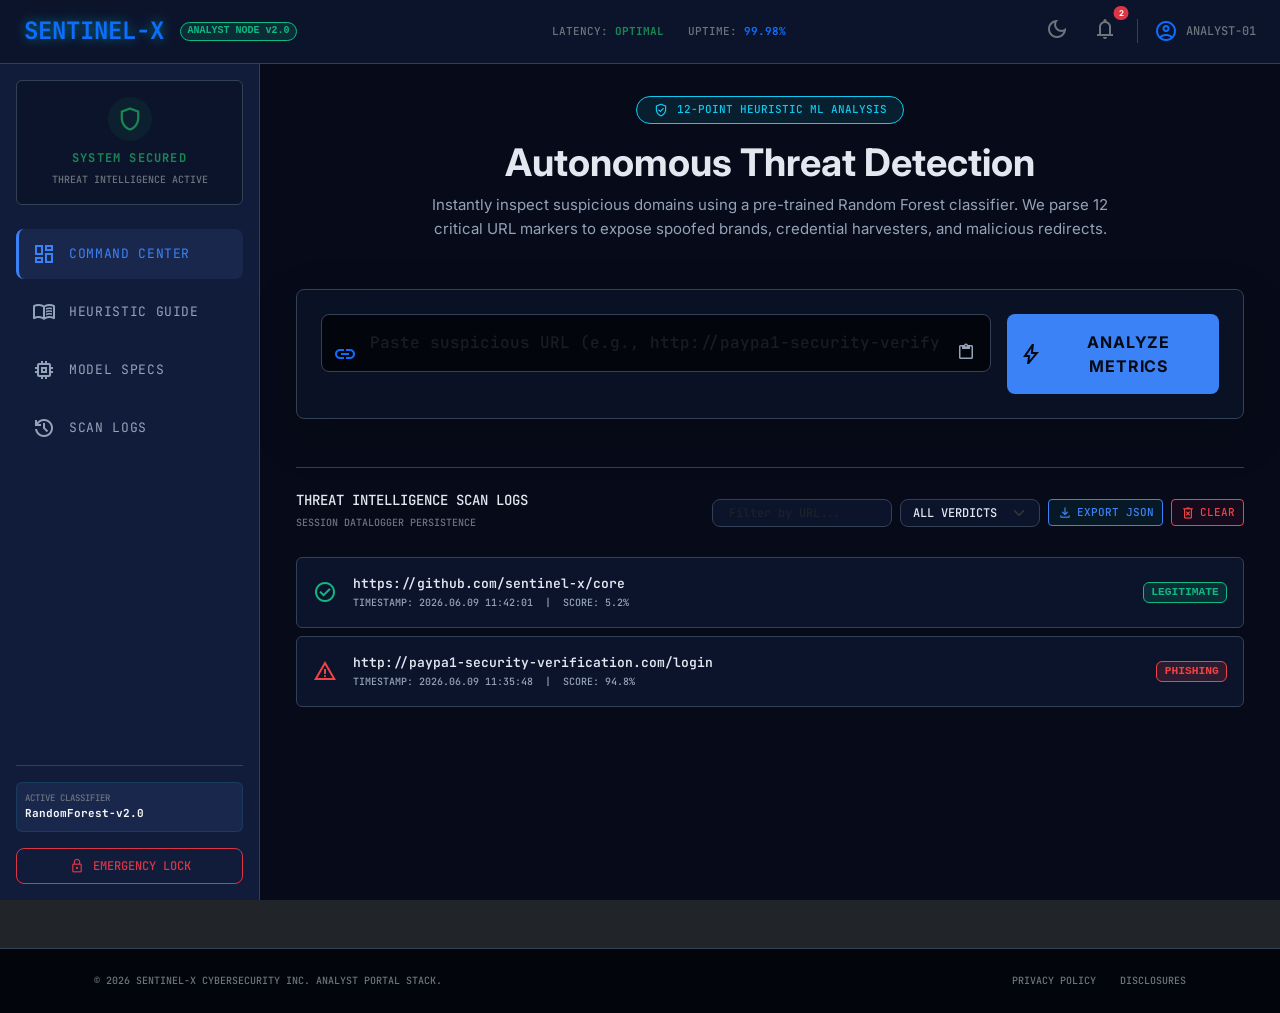
==== commit 16665169: "Still editing" ====
--- a/Frontend/index.html
+++ b/Frontend/index.html
@@ -4,41 +4,95 @@
   <meta charset="utf-8">
   <meta name="viewport" content="width=device-width, initial-scale=1.0">
   <title>SENTINEL-X | Advanced Phishing Detection Command Center</title>
+  <meta name="description" content="SENTINEL-X uses a 12-point heuristic Random Forest classifier to instantly analyze URLs for phishing indicators, spoofed brands, and credential harvesters.">
   <!-- Bootstrap 5 CSS -->
   <link href="https://cdn.jsdelivr.net/npm/bootstrap@5.3.3/dist/css/bootstrap.min.css" rel="stylesheet">
   <!-- Fonts -->
   <link href="https://fonts.googleapis.com/css2?family=Inter:wght@300;400;500;600;700;800&family=JetBrains+Mono:wght@400;500;600;700&display=swap" rel="stylesheet">
   <link href="https://fonts.googleapis.com/css2?family=Material+Symbols+Outlined:wght,FILL@100..700,0..1&display=swap" rel="stylesheet">
-  <!-- Custom design system rules -->
+  <!-- Custom design system -->
   <link rel="stylesheet" href="custom.css">
 </head>
 <body class="bg-dark text-light">
 
-  <!-- Top Navigation Bar -->
-  <nav class="navbar navbar-expand-lg border-bottom sticky-top" style="background-color: var(--surface-container-low); border-color: var(--outline-variant) !important; height: 64px; z-index: 1050;">
+  <!-- ==============================
+       TOAST STACK (notification area)
+       ============================== -->
+  <div id="toast-stack" aria-live="polite" aria-label="Notifications"></div>
+
+  <!-- ==============================
+       TOP NAVIGATION
+       ============================== -->
+  <nav class="navbar navbar-expand-lg border-bottom sticky-top"
+       style="background-color: var(--surface-container-low); border-color: var(--outline-variant) !important; height: 64px; z-index: 1050;">
     <div class="container-fluid px-4 d-flex justify-content-between align-items-center">
+
       <div class="d-flex align-items-center gap-3">
-        <!-- Sidebar Toggle for Mobile -->
-        <button class="btn btn-outline-secondary d-lg-none p-1 border-0" id="mobileSidebarToggle" type="button" aria-label="Toggle Sidebar">
+        <!-- Mobile sidebar toggle -->
+        <button class="btn btn-outline-secondary d-lg-none p-1 border-0"
+                id="mobileSidebarToggle" type="button" aria-label="Toggle Sidebar">
           <span class="material-symbols-outlined text-light fs-4">menu</span>
         </button>
-        <span class="mono fw-bold fs-4 text-primary tracking-tighter" style="text-shadow: 0 0 10px rgba(59, 130, 246, 0.4);">SENTINEL-X</span>
-        <span class="badge badge-safe rounded-pill font-monospace" style="font-size: 10px;">ANALYST NODE v2.0</span>
+        <span class="mono fw-bold fs-4 text-primary tracking-tighter"
+              style="text-shadow: 0 0 12px rgba(0,240,255,0.45);">SENTINEL-X</span>
+        <span class="badge badge-safe rounded-pill font-monospace d-none d-sm-inline"
+              style="font-size: 10px;">ANALYST NODE v2.0</span>
       </div>
-      
-      <!-- Quick Info Stats -->
+
+      <!-- Quick Stats -->
       <div class="d-none d-md-flex align-items-center gap-4">
-        <div class="mono text-secondary-emphasis" style="font-size: 11px;">
+        <div class="mono text-secondary" style="font-size: 11px;">
           LATENCY: <span class="text-success fw-bold">OPTIMAL</span>
         </div>
-        <div class="mono text-secondary-emphasis" style="font-size: 11px;">
+        <div class="mono text-secondary" style="font-size: 11px;">
           UPTIME: <span class="text-primary fw-bold">99.98%</span>
         </div>
       </div>
 
       <div class="d-flex align-items-center gap-3">
-        <span class="material-symbols-outlined text-secondary cursor-pointer hover-text-white" id="notificationBell">notifications</span>
-        <div class="d-flex align-items-center gap-2 border-start ps-3" style="border-color: var(--outline-variant) !important;">
+        <!-- Theme toggle -->
+        <button class="btn btn-sm border-0 p-1" id="themeToggleBtn"
+                title="Toggle Light / Dark Theme" aria-label="Toggle theme"
+                style="background: none;">
+          <span class="material-symbols-outlined text-secondary hover-text-white"
+                id="themeIcon" style="user-select: none;">dark_mode</span>
+        </button>
+
+        <!-- Notification bell (positioned relative for dropdown) -->
+        <div class="position-relative" id="bellWrapper">
+          <button class="btn btn-sm border-0 p-1" id="notificationBell"
+                  aria-label="Notifications" style="background: none;">
+            <span class="material-symbols-outlined text-secondary hover-text-white">notifications</span>
+            <span class="position-absolute top-0 start-100 translate-middle badge rounded-pill bg-danger"
+                  style="font-size: 8px; padding: 3px 5px;" id="bellBadge">2</span>
+          </button>
+          <!-- Notification dropdown panel -->
+          <div class="notification-panel d-none" id="notificationPanel">
+            <div class="notification-panel-header">
+              <span class="mono fw-bold" style="font-size: 12px; color: var(--on-surface);">SYSTEM ALERTS</span>
+              <button class="btn btn-sm border-0 p-0 mono" id="clearBellBtn"
+                      style="font-size: 10px; color: var(--on-surface-variant);">CLEAR ALL</button>
+            </div>
+            <div class="notif-item">
+              <div class="notif-dot" style="background: var(--primary);"></div>
+              <div>
+                <div class="mono fw-bold" style="font-size: 11px; color: var(--on-surface);">Engine Online</div>
+                <div class="mono" style="font-size: 10px; color: var(--on-surface-variant);">Heuristic classifier loaded. All nodes active.</div>
+              </div>
+            </div>
+            <div class="notif-item">
+              <div class="notif-dot" style="background: var(--warning);"></div>
+              <div>
+                <div class="mono fw-bold" style="font-size: 11px; color: var(--on-surface);">Model Update Available</div>
+                <div class="mono" style="font-size: 10px; color: var(--on-surface-variant);">RandomForest-v2.1 pending backend deployment.</div>
+              </div>
+            </div>
+          </div>
+        </div>
+
+        <!-- Analyst identity -->
+        <div class="d-flex align-items-center gap-2 border-start ps-3"
+             style="border-color: var(--outline-variant) !important;">
           <span class="material-symbols-outlined text-primary">account_circle</span>
           <span class="mono text-secondary d-none d-sm-inline" style="font-size: 12px;">ANALYST-01</span>
         </div>
@@ -46,10 +100,21 @@
     </div>
   </nav>
 
+  <!-- Mobile sidebar backdrop -->
+  <div class="mobile-sidebar-backdrop d-none" id="mobileSidebarBackdrop"></div>
+
   <div class="d-flex">
-    <!-- Sidebar Navigation -->
-    <aside class="sidebar-wrapper border-end p-3 flex-shrink-0 d-none d-lg-flex flex-column" id="sidebarNav" style="width: 260px; min-height: calc(100vh - 64px); background-color: var(--surface-container); border-color: var(--outline-variant) !important; transition: transform 0.3s ease; z-index: 1000;">
-      <div class="mb-4 text-center p-3 rounded" style="background-color: var(--surface-container-low); border: 1px solid var(--outline-variant);">
+    <!-- ==============================
+         SIDEBAR NAVIGATION
+         ============================== -->
+    <aside class="sidebar-wrapper border-end p-3 flex-shrink-0 d-none d-lg-flex flex-column"
+           id="sidebarNav"
+           style="width: 260px; min-height: calc(100vh - 64px);
+                  background-color: var(--surface-container);
+                  border-color: var(--outline-variant) !important;">
+      <!-- System status block -->
+      <div class="mb-4 text-center p-3 rounded"
+           style="background-color: var(--surface-container-low); border: 1px solid var(--outline-variant);">
         <div class="w-12 h-12 rounded-circle bg-success bg-opacity-10 d-inline-flex align-items-center justify-content-center p-2 mb-2">
           <span class="material-symbols-outlined text-success fs-3">shield</span>
         </div>
@@ -57,16 +122,17 @@
         <div class="text-secondary mono" style="font-size: 10px; margin-top: 4px;">THREAT INTELLIGENCE ACTIVE</div>
       </div>
 
+      <!-- Nav links -->
       <div class="nav flex-column gap-2 mb-auto" role="tablist">
-        <div class="sidebar-link active" data-tab-target="command-center">
+        <div class="sidebar-link active" id="navCommandCenter" data-tab-target="command-center" role="tab" aria-selected="true">
           <span class="material-symbols-outlined">dashboard</span>
           <span>COMMAND CENTER</span>
         </div>
-        <div class="sidebar-link" data-tab-target="heuristic-docs">
+        <div class="sidebar-link" id="navHeuristicDocs" data-tab-target="heuristic-docs" role="tab" aria-selected="false">
           <span class="material-symbols-outlined">menu_book</span>
           <span>HEURISTIC GUIDE</span>
         </div>
-        <div class="sidebar-link" data-tab-target="model-specs">
+        <div class="sidebar-link" id="navModelSpecs" data-tab-target="model-specs" role="tab" aria-selected="false">
           <span class="material-symbols-outlined">memory</span>
           <span>MODEL SPECS</span>
         </div>
@@ -76,52 +142,78 @@
         </a>
       </div>
 
+      <!-- Active classifier info + emergency -->
       <div class="border-top pt-3" style="border-color: var(--outline-variant) !important;">
-        <div class="p-2 rounded mb-3" style="background-color: var(--surface-container-high); border: 1px solid rgba(59, 130, 246, 0.1);">
+        <div class="p-2 rounded mb-3"
+             style="background-color: var(--surface-container-high); border: 1px solid rgba(0,240,255,0.1);">
           <div class="mono text-secondary" style="font-size: 9px;">ACTIVE CLASSIFIER</div>
           <div class="mono text-light fw-bold" style="font-size: 11px;">RandomForest-v2.0</div>
         </div>
-        <button class="btn btn-outline-danger w-full py-2 active-scale mono text-uppercase d-flex align-items-center justify-content-center gap-2" id="emergencyLockBtn" style="font-size: 12px; border-radius: var(--radius-md);">
+        <button class="btn btn-outline-danger w-100 py-2 active-scale mono text-uppercase d-flex align-items-center justify-content-center gap-2"
+                id="emergencyLockBtn" style="font-size: 12px; border-radius: var(--radius-md);">
           <span class="material-symbols-outlined fs-6">lock</span> EMERGENCY LOCK
         </button>
       </div>
     </aside>
 
-    <!-- Main Canvas -->
-    <main class="flex-grow-1 p-4 position-relative" style="background-color: var(--surface); min-height: calc(100vh - 64px); overflow-y: auto;">
-      <!-- Grid Grid Background Glow -->
-      <div class="position-absolute w-full h-full top-0 start-0 opacity-10 pointer-events-none" style="background-image: radial-gradient(var(--primary) 1px, transparent 1px); background-size: 24px 24px;"></div>
-      
+    <!-- ==============================
+         MAIN CANVAS
+         ============================== -->
+    <main class="flex-grow-1 p-4 position-relative"
+          style="background-color: var(--surface); min-height: calc(100vh - 64px); overflow-y: auto;">
+
+
       <div class="container-xxl" style="max-width: 1200px;">
-        
+
         <!-- ==================== TAB 1: COMMAND CENTER ==================== -->
         <div id="command-center" class="tab-content active">
-          <!-- Hero Section -->
+
+          <!-- Hero header -->
           <header class="text-center mb-5 mt-2">
-            <div class="d-inline-flex align-items-center gap-2 px-3 py-1 rounded-pill border border-info bg-info bg-opacity-10 text-info mono mb-3" style="font-size: 11px;">
+            <div class="d-inline-flex align-items-center gap-2 px-3 py-1 rounded-pill border border-info bg-info bg-opacity-10 text-info mono mb-3"
+                 style="font-size: 11px;">
               <span class="material-symbols-outlined fs-6">verified_user</span>
               12-POINT HEURISTIC ML ANALYSIS
             </div>
-            <h1 class="fw-bold tracking-tight mb-2 text-light" style="font-size: var(--font-lg);">Autonomous Threat Detection</h1>
-            <p class="text-secondary-emphasis mx-auto" style="max-width: 680px; font-size: var(--font-base);">
-              Instantly inspect suspicious domains using a pre-trained Random Forest classifier. We parse 12 critical URL markers to expose spoofed brands, credential harvesters, and malicious redirects.
+            <h1 class="fw-bold tracking-tight mb-2"
+                style="font-size: var(--font-lg); color: var(--on-surface);">
+              Autonomous Threat Detection
+            </h1>
+            <p class="mx-auto" style="max-width: 680px; font-size: var(--font-base); color: var(--on-surface-variant);">
+              Instantly inspect suspicious domains using a pre-trained Random Forest classifier.
+              We parse 12 critical URL markers to expose spoofed brands, credential harvesters,
+              and malicious redirects.
             </p>
           </header>
 
-          <!-- URL Input Scanner Card -->
+          <!-- URL Input Scanner -->
           <section class="mb-5">
             <div class="glass-panel p-4 rounded-3 shadow-lg glow-hover position-relative overflow-hidden">
-              <form id="scanForm" class="row g-3">
+              <form id="scanForm" class="row g-3" novalidate>
                 <div class="col-lg-9 col-md-8 position-relative">
-                  <span class="material-symbols-outlined position-absolute top-50 translate-middle-y text-primary" style="left: 20px;">link</span>
-                  <input type="text" id="urlInput" class="form-control bg-dark text-info border-secondary py-3 px-5 mono" style="border-radius: var(--radius-md); border-color: var(--outline-variant) !important; background-color: var(--surface-container-lowest) !important; padding-right: 50px !important;" placeholder="Paste suspicious URL here (e.g., http://paypa1-security-verification.com/login)" required>
-                  
-                  <button type="button" class="btn btn-outline-secondary btn-sm position-absolute top-50 translate-middle-y border-0" id="pasteBtn" style="right: 15px; color: var(--on-surface-variant);" title="Paste from clipboard">
+                  <span class="material-symbols-outlined position-absolute top-50 translate-middle-y text-primary"
+                        style="left: 20px; pointer-events: none;">link</span>
+                  <input type="text" id="urlInput"
+                         class="form-control py-3 px-5 mono"
+                         style="border-radius: var(--radius-md);
+                                background-color: var(--surface-container-lowest) !important;
+                                border-color: var(--outline-variant) !important;
+                                color: var(--on-surface) !important;
+                                padding-right: 50px !important;"
+                         placeholder="Paste suspicious URL (e.g., http://paypa1-security-verify.com/login)"
+                         required autocomplete="off" spellcheck="false">
+                  <button type="button"
+                          class="btn btn-outline-secondary btn-sm position-absolute top-50 translate-middle-y border-0"
+                          id="pasteBtn" style="right: 15px; color: var(--on-surface-variant);"
+                          title="Paste from clipboard">
                     <span class="material-symbols-outlined fs-5">content_paste</span>
                   </button>
                 </div>
                 <div class="col-lg-3 col-md-4">
-                  <button type="submit" class="btn btn-primary w-100 py-3 active-scale fw-bold d-flex align-items-center justify-content-center gap-2" style="background-color: var(--primary); color: #fff; border: none; border-radius: var(--radius-md);">
+                  <button type="submit" id="analyzeBtn"
+                          class="btn btn-primary w-100 py-3 active-scale fw-bold d-flex align-items-center justify-content-center gap-2"
+                          style="background-color: var(--primary); color: #050a15; border: none;
+                                 border-radius: var(--radius-md); letter-spacing: 0.05em;">
                     <span class="material-symbols-outlined">bolt</span>
                     ANALYZE METRICS
                   </button>
@@ -130,7 +222,48 @@
             </div>
           </section>
 
-          <!-- Real-Time Diagnostics Terminal / Loader -->
+          <!-- ── SKELETON LOADING SCREEN ── -->
+          <section id="skeletonLoader" class="mb-5 d-none">
+            <div class="row g-4">
+              <div class="col-lg-8">
+                <!-- Skeleton: Verdict card -->
+                <div class="glass-panel rounded-3 mb-4 p-4">
+                  <div class="d-flex align-items-center gap-3 mb-3">
+                    <div class="skeleton-block rounded-circle" style="width:40px; height:40px;"></div>
+                    <div class="skeleton-block" style="width:200px; height:22px;"></div>
+                  </div>
+                  <div class="skeleton-block mb-2" style="width:80%; height:14px;"></div>
+                  <div class="skeleton-block mb-4" style="width:55%; height:14px;"></div>
+                  <div class="skeleton-block rounded-2" style="width:100%; height:52px;"></div>
+                </div>
+                <!-- Skeleton: Features grid -->
+                <div class="glass-panel rounded-3 p-4">
+                  <div class="skeleton-block mb-3" style="width:160px; height:16px;"></div>
+                  <div class="row g-3">
+                    <div class="col-sm-6"><div class="skeleton-block rounded-2" style="height:78px;"></div></div>
+                    <div class="col-sm-6"><div class="skeleton-block rounded-2" style="height:78px;"></div></div>
+                    <div class="col-sm-6"><div class="skeleton-block rounded-2" style="height:78px;"></div></div>
+                    <div class="col-sm-6"><div class="skeleton-block rounded-2" style="height:78px;"></div></div>
+                    <div class="col-sm-6"><div class="skeleton-block rounded-2" style="height:78px;"></div></div>
+                    <div class="col-sm-6"><div class="skeleton-block rounded-2" style="height:78px;"></div></div>
+                  </div>
+                </div>
+              </div>
+              <div class="col-lg-4">
+                <div class="glass-panel rounded-3 mb-4" style="height:180px;">
+                  <div class="skeleton-block h-100 rounded-3"></div>
+                </div>
+                <div class="glass-panel rounded-3 mb-4 p-4">
+                  <div class="skeleton-block mb-2" style="width:80%; height:12px;"></div>
+                  <div class="skeleton-block" style="width:50%; height:12px;"></div>
+                </div>
+                <div class="skeleton-block rounded-2 mb-2" style="height:48px;"></div>
+                <div class="skeleton-block rounded-2"       style="height:48px;"></div>
+              </div>
+            </div>
+          </section>
+
+          <!-- ── SCANNING TERMINAL ── -->
           <section id="scanningLoader" class="mb-5 d-none">
             <div class="terminal-window shadow-lg">
               <div class="terminal-header">
@@ -139,10 +272,9 @@
                 <div class="terminal-dot green"></div>
                 <span class="mono ms-2 text-secondary" style="font-size: 11px;">SENTINEL SCANNER ENGINE | ACTIVE RUNTIME</span>
               </div>
-              <div class="terminal-body" id="terminalLogBody">
-                <!-- Log lines will append here dynamically -->
-              </div>
-              <div class="p-3 border-top d-flex align-items-center justify-content-between" style="border-color: var(--outline-variant) !important; background-color: #050813;">
+              <div class="terminal-body" id="terminalLogBody"></div>
+              <div class="p-3 border-top d-flex align-items-center justify-content-between"
+                   style="border-color: var(--outline-variant) !important; background-color: var(--surface-dim);">
                 <div class="d-flex align-items-center gap-2">
                   <div class="spinner-border spinner-border-sm text-primary" role="status"></div>
                   <span class="mono text-primary fw-bold" id="loaderStateText" style="font-size: 11px;">INITIALIZING SCAN...</span>
@@ -152,76 +284,101 @@
             </div>
           </section>
 
-          <!-- Results Display Bento Grid -->
+          <!-- ── RESULTS DASHBOARD ── -->
           <div class="row g-4 d-none" id="resultDashboard">
-            <!-- Left Grid (Col 12/8): Verdict and Features -->
+
+            <!-- Left column -->
             <div class="col-lg-8">
-              
-              <!-- Verdict & Recommendation Card -->
+
+              <!-- Verdict card -->
               <div class="glass-panel rounded-3 mb-4 position-relative overflow-hidden" id="verdictCard">
                 <div class="d-flex flex-column flex-md-row justify-content-between align-items-md-center gap-4">
-                  <div>
+                  <div class="flex-grow-1">
                     <div class="d-flex align-items-center gap-2 mb-2">
                       <span class="material-symbols-outlined fs-2 text-danger" id="verdictIcon">report</span>
-                      <h2 class="mono fw-bold text-uppercase m-0 tracking-wider" id="verdictTitle" style="font-size: 20px;">PHISHING DETECTED</h2>
+                      <h2 class="mono fw-bold text-uppercase m-0 tracking-wider" id="verdictTitle"
+                          style="font-size: 20px; color: var(--on-surface);">PHISHING DETECTED</h2>
                     </div>
-                    <p class="mono text-break text-secondary-emphasis mb-0" style="font-size: 12px;">
-                      SCAN TARGET: <span class="text-light fw-semibold" id="scannedUrlLabel">http://example.com</span>
+                    <p class="mono mb-0" style="font-size: 12px; color: var(--on-surface-variant);">
+                      SCAN TARGET:&nbsp;
+                      <span class="fw-semibold text-break" id="scannedUrlLabel"
+                            style="color: var(--on-surface);">http://example.com</span>
                     </p>
                   </div>
 
-                  <div class="d-flex align-items-center gap-3">
+                  <div class="d-flex align-items-center gap-3 flex-shrink-0">
                     <div class="text-md-end">
                       <div class="mono text-secondary" style="font-size: 9px; letter-spacing: 0.1em;">CONFIDENCE WEIGHT</div>
                       <div class="mono fw-bold fs-2" id="verdictPercentage">94.8%</div>
                     </div>
-                    <!-- Confidence dial SVG -->
-                    <div style="width: 70px; height: 70px;">
-                      <svg class="gauge-svg w-100 h-100" viewBox="0 0 36 36">
-                        <circle class="gauge-bg" cx="18" cy="18" r="16" fill="none" stroke-width="3.5" />
-                        <circle id="dialCircle" cx="18" cy="18" r="16" fill="none" stroke-width="3.5" stroke-dasharray="100, 100" stroke-linecap="round" />
+                    <div style="width:70px; height:70px;">
+                      <svg class="gauge-svg w-100 h-100" viewBox="0 0 36 36" aria-hidden="true">
+                        <circle class="gauge-bg" cx="18" cy="18" r="16" fill="none" stroke-width="3.5"/>
+                        <circle id="dialCircle" cx="18" cy="18" r="16" fill="none"
+                                stroke-width="3.5" stroke-dasharray="100, 100" stroke-linecap="round"/>
                       </svg>
                     </div>
                   </div>
                 </div>
 
-                <!-- Recommendation Advice Banner -->
+                <!-- Recommendation banner -->
                 <div class="mt-4 p-3 rounded border d-flex gap-3" id="verdictBanner">
                   <span class="material-symbols-outlined fs-4" id="verdictBannerIcon">warning</span>
                   <div>
                     <h6 class="fw-bold mb-1" id="verdictBannerTitle">Critical Alert Warning</h6>
-                    <p class="m-0 text-secondary-emphasis" style="font-size: 13px;" id="verdictBannerDesc">Heuristic system has identified high correlation with phishing structures.</p>
+                    <p class="m-0" style="font-size: 13px; color: var(--on-surface-variant);"
+                       id="verdictBannerDesc">Heuristic system has identified high correlation with phishing structures.</p>
+                  </div>
+                </div>
+
+                <!-- Report a verdict feedback -->
+                <div class="mt-3 pt-3 border-top" style="border-color: var(--outline-variant) !important;">
+                  <div class="d-flex flex-wrap align-items-center gap-2">
+                    <span class="mono text-secondary" style="font-size: 10px; letter-spacing: 0.05em;">REPORT VERDICT:</span>
+                    <button class="report-chip" id="reportFalsePositive" title="Mark as incorrectly flagged as phishing">
+                      <span class="material-symbols-outlined" style="font-size:14px;">thumb_down</span>
+                      FALSE POSITIVE
+                    </button>
+                    <button class="report-chip" id="reportFalseNegative" title="Mark as missed phishing threat">
+                      <span class="material-symbols-outlined" style="font-size:14px;">bug_report</span>
+                      MISSED THREAT
+                    </button>
+                    <button class="report-chip" id="reportConfirm" title="Confirm verdict is accurate">
+                      <span class="material-symbols-outlined" style="font-size:14px;">thumb_up</span>
+                      CORRECT
+                    </button>
                   </div>
                 </div>
               </div>
 
-              <!-- Heuristic Feature Matrix Card -->
+              <!-- Heuristic Feature Matrix -->
               <div class="glass-panel rounded-3">
                 <div class="d-flex justify-content-between align-items-center mb-3">
                   <h4 class="mono text-uppercase tracking-wider text-primary m-0" style="font-size: 13px;">
-                    <span class="material-symbols-outlined fs-6 align-middle me-1">tune</span>Heuristic Feature Matrix
+                    <span class="material-symbols-outlined fs-6 align-middle me-1">tune</span>
+                    Heuristic Feature Matrix
                   </h4>
-                  <span class="badge rounded bg-secondary bg-opacity-10 text-secondary mono" style="font-size: 9px; cursor: help;" title="Click any feature card to view explanation.">CLICK CARD FOR DETAILS</span>
-                </div>
-                
-                <p class="text-secondary mb-4" style="font-size: 12px; line-height: 1.4;">
-                  Our classifier extracts 12 structural metrics from the URL string. Click on any card below to expand a comprehensive explanation of why this metric triggers security alerts.
+                  <span class="badge rounded mono" style="font-size: 9px; cursor: help; background: rgba(255,255,255,0.06); color: var(--on-surface-variant);"
+                        title="Click any feature card to expand a detailed explanation.">CLICK CARD FOR DETAILS</span>
+                </div>
+                <p class="mb-4" style="font-size: 12px; line-height: 1.5; color: var(--on-surface-variant);">
+                  Our classifier extracts 12 structural metrics from the URL string. Click any card to expand a comprehensive explanation of why that metric triggers security alerts.
                 </p>
-                
                 <!-- Features Grid -->
                 <div class="row g-3" id="featuresContainer">
+
                   <!-- Feature Box 1 -->
                   <div class="col-sm-6">
                     <div class="feature-card" data-feature-key="url_length">
                       <div class="d-flex justify-content-between align-items-center">
-                        <span class="mono text-secondary" style="font-size: 11px;">1. URL LENGTH</span>
-                        <span class="badge badge-safe mono font-monospace" data-feature-badge="url_length">SAFE</span>
+                        <span class="mono text-secondary" style="font-size:11px;">1. URL LENGTH</span>
+                        <span class="badge badge-safe mono" data-feature-badge="url_length">SAFE</span>
                       </div>
                       <div class="d-flex justify-content-between align-items-baseline mt-2">
-                        <span class="mono fw-bold text-light fs-5" data-feature="url_length">-</span>
+                        <span class="mono fw-bold fs-5" style="color: var(--on-surface);" data-feature="url_length">-</span>
                         <span class="material-symbols-outlined text-secondary fs-6" style="transition: transform 0.2s;" id="chevron_url_length">expand_more</span>
                       </div>
-                      <div class="feature-desc text-secondary-emphasis" style="font-size: 12px;">
+                      <div class="feature-desc" style="font-size:12px; color: var(--on-surface-variant);">
                         Suspicious domains are often unusually long (over 70 characters) due to embedding subdomain parameters, sub-pages, or spoofed brands to deceive visual inspections.
                       </div>
                     </div>
@@ -231,15 +388,15 @@
                   <div class="col-sm-6">
                     <div class="feature-card" data-feature-key="has_ip">
                       <div class="d-flex justify-content-between align-items-center">
-                        <span class="mono text-secondary" style="font-size: 11px;">2. HAS IP ADDRESS</span>
-                        <span class="badge badge-safe mono font-monospace" data-feature-badge="has_ip">SAFE</span>
+                        <span class="mono text-secondary" style="font-size:11px;">2. HAS IP ADDRESS</span>
+                        <span class="badge badge-safe mono" data-feature-badge="has_ip">SAFE</span>
                       </div>
                       <div class="d-flex justify-content-between align-items-baseline mt-2">
-                        <span class="mono fw-bold text-light fs-5" data-feature="has_ip">-</span>
+                        <span class="mono fw-bold fs-5" style="color: var(--on-surface);" data-feature="has_ip">-</span>
                         <span class="material-symbols-outlined text-secondary fs-6" style="transition: transform 0.2s;" id="chevron_has_ip">expand_more</span>
                       </div>
-                      <div class="feature-desc text-secondary-emphasis" style="font-size: 12px;">
-                        Legitimate sites rarely use raw IP addresses (e.g. 192.168.1.1) as the hostname. Using raw IPs is a typical attacker tactic to avoid registering standard domain records.
+                      <div class="feature-desc" style="font-size:12px; color: var(--on-surface-variant);">
+                        Legitimate sites rarely use raw IP addresses (e.g., 192.168.1.1) as the hostname. Using raw IPs is a typical attacker tactic to avoid registering standard DNS records.
                       </div>
                     </div>
                   </div>
@@ -248,15 +405,15 @@
                   <div class="col-sm-6">
                     <div class="feature-card" data-feature-key="has_at_symbol">
                       <div class="d-flex justify-content-between align-items-center">
-                        <span class="mono text-secondary" style="font-size: 11px;">3. HAS @ SYMBOL</span>
-                        <span class="badge badge-safe mono font-monospace" data-feature-badge="has_at_symbol">SAFE</span>
+                        <span class="mono text-secondary" style="font-size:11px;">3. HAS @ SYMBOL</span>
+                        <span class="badge badge-safe mono" data-feature-badge="has_at_symbol">SAFE</span>
                       </div>
                       <div class="d-flex justify-content-between align-items-baseline mt-2">
-                        <span class="mono fw-bold text-light fs-5" data-feature="has_at_symbol">-</span>
+                        <span class="mono fw-bold fs-5" style="color: var(--on-surface);" data-feature="has_at_symbol">-</span>
                         <span class="material-symbols-outlined text-secondary fs-6" style="transition: transform 0.2s;" id="chevron_has_at_symbol">expand_more</span>
                       </div>
-                      <div class="feature-desc text-secondary-emphasis" style="font-size: 12px;">
-                        The presence of an @ symbol forces browsers to ignore everything preceding it and route the user to the destination path defined directly *after* it. It is highly characteristic of phishing links.
+                      <div class="feature-desc" style="font-size:12px; color: var(--on-surface-variant);">
+                        The @ symbol forces browsers to ignore everything before it and route the user to the destination after it — a highly characteristic phishing trick.
                       </div>
                     </div>
                   </div>
@@ -265,15 +422,15 @@
                   <div class="col-sm-6">
                     <div class="feature-card" data-feature-key="has_double_slash">
                       <div class="d-flex justify-content-between align-items-center">
-                        <span class="mono text-secondary" style="font-size: 11px;">4. DOUBLE SLASH POSITION</span>
-                        <span class="badge badge-safe mono font-monospace" data-feature-badge="has_double_slash">SAFE</span>
+                        <span class="mono text-secondary" style="font-size:11px;">4. DOUBLE SLASH POSITION</span>
+                        <span class="badge badge-safe mono" data-feature-badge="has_double_slash">SAFE</span>
                       </div>
                       <div class="d-flex justify-content-between align-items-baseline mt-2">
-                        <span class="mono fw-bold text-light fs-5" data-feature="has_double_slash">-</span>
+                        <span class="mono fw-bold fs-5" style="color: var(--on-surface);" data-feature="has_double_slash">-</span>
                         <span class="material-symbols-outlined text-secondary fs-6" style="transition: transform 0.2s;" id="chevron_has_double_slash">expand_more</span>
                       </div>
-                      <div class="feature-desc text-secondary-emphasis" style="font-size: 12px;">
-                        A double slash // appearing late in the URL path (after position 7) suggests structural manipulation, typically to mask an open redirect destination.
+                      <div class="feature-desc" style="font-size:12px; color: var(--on-surface-variant);">
+                        A double slash // appearing late in the URL path (after position 7) suggests structural manipulation — typically used to mask an open redirect destination.
                       </div>
                     </div>
                   </div>
@@ -282,15 +439,15 @@
                   <div class="col-sm-6">
                     <div class="feature-card" data-feature-key="subdomain_count">
                       <div class="d-flex justify-content-between align-items-center">
-                        <span class="mono text-secondary" style="font-size: 11px;">5. SUBDOMAINS COUNT</span>
-                        <span class="badge badge-safe mono font-monospace" data-feature-badge="subdomain_count">SAFE</span>
+                        <span class="mono text-secondary" style="font-size:11px;">5. SUBDOMAINS COUNT</span>
+                        <span class="badge badge-safe mono" data-feature-badge="subdomain_count">SAFE</span>
                       </div>
                       <div class="d-flex justify-content-between align-items-baseline mt-2">
-                        <span class="mono fw-bold text-light fs-5" data-feature="subdomain_count">-</span>
+                        <span class="mono fw-bold fs-5" style="color: var(--on-surface);" data-feature="subdomain_count">-</span>
                         <span class="material-symbols-outlined text-secondary fs-6" style="transition: transform 0.2s;" id="chevron_subdomain_count">expand_more</span>
                       </div>
-                      <div class="feature-desc text-secondary-emphasis" style="font-size: 12px;">
-                        Phishing sites stack subdomains (e.g. paypal.com.update.secure.net) to create a false impression of authority. More than 2 subdomains raises diagnostic flags.
+                      <div class="feature-desc" style="font-size:12px; color: var(--on-surface-variant);">
+                        Phishing sites stack subdomains (e.g., paypal.com.update.secure.net) to create a false sense of authority. More than 2 subdomains raises diagnostic flags.
                       </div>
                     </div>
                   </div>
@@ -299,15 +456,15 @@
                   <div class="col-sm-6">
                     <div class="feature-card" data-feature-key="has_https">
                       <div class="d-flex justify-content-between align-items-center">
-                        <span class="mono text-secondary" style="font-size: 11px;">6. HTTPS SCHEME</span>
-                        <span class="badge badge-safe mono font-monospace" data-feature-badge="has_https">SAFE</span>
+                        <span class="mono text-secondary" style="font-size:11px;">6. HTTPS SCHEME</span>
+                        <span class="badge badge-safe mono" data-feature-badge="has_https">SAFE</span>
                       </div>
                       <div class="d-flex justify-content-between align-items-baseline mt-2">
-                        <span class="mono fw-bold text-light fs-5" data-feature="has_https">-</span>
+                        <span class="mono fw-bold fs-5" style="color: var(--on-surface);" data-feature="has_https">-</span>
                         <span class="material-symbols-outlined text-secondary fs-6" style="transition: transform 0.2s;" id="chevron_has_https">expand_more</span>
                       </div>
-                      <div class="feature-desc text-secondary-emphasis" style="font-size: 12px;">
-                        The lack of HTTPS (HTTP protocol) exposes data to eavesdropping. Genuine login systems exclusively use HTTPS. The absence of security certificates triggers extreme threat multipliers.
+                      <div class="feature-desc" style="font-size:12px; color: var(--on-surface-variant);">
+                        Lack of HTTPS exposes data to eavesdropping. Genuine login systems exclusively use HTTPS. Absence of TLS certificates is an extreme threat multiplier.
                       </div>
                     </div>
                   </div>
@@ -316,14 +473,14 @@
                   <div class="col-sm-6">
                     <div class="feature-card" data-feature-key="domain_length">
                       <div class="d-flex justify-content-between align-items-center">
-                        <span class="mono text-secondary" style="font-size: 11px;">7. REG. DOMAIN LENGTH</span>
-                        <span class="badge badge-safe mono font-monospace" data-feature-badge="domain_length">SAFE</span>
+                        <span class="mono text-secondary" style="font-size:11px;">7. REG. DOMAIN LENGTH</span>
+                        <span class="badge badge-safe mono" data-feature-badge="domain_length">SAFE</span>
                       </div>
                       <div class="d-flex justify-content-between align-items-baseline mt-2">
-                        <span class="mono fw-bold text-light fs-5" data-feature="domain_length">-</span>
+                        <span class="mono fw-bold fs-5" style="color: var(--on-surface);" data-feature="domain_length">-</span>
                         <span class="material-symbols-outlined text-secondary fs-6" style="transition: transform 0.2s;" id="chevron_domain_length">expand_more</span>
                       </div>
-                      <div class="feature-desc text-secondary-emphasis" style="font-size: 12px;">
+                      <div class="feature-desc" style="font-size:12px; color: var(--on-surface-variant);">
                         The length of the main registered domain name. Phishers often register overly long or random domains to find unregistered variations resembling target brands.
                       </div>
                     </div>
@@ -333,15 +490,15 @@
                   <div class="col-sm-6">
                     <div class="feature-card" data-feature-key="path_length">
                       <div class="d-flex justify-content-between align-items-center">
-                        <span class="mono text-secondary" style="font-size: 11px;">8. PATH LENGTH</span>
-                        <span class="badge badge-safe mono font-monospace" data-feature-badge="path_length">SAFE</span>
+                        <span class="mono text-secondary" style="font-size:11px;">8. PATH LENGTH</span>
+                        <span class="badge badge-safe mono" data-feature-badge="path_length">SAFE</span>
                       </div>
                       <div class="d-flex justify-content-between align-items-baseline mt-2">
-                        <span class="mono fw-bold text-light fs-5" data-feature="path_length">-</span>
+                        <span class="mono fw-bold fs-5" style="color: var(--on-surface);" data-feature="path_length">-</span>
                         <span class="material-symbols-outlined text-secondary fs-6" style="transition: transform 0.2s;" id="chevron_path_length">expand_more</span>
                       </div>
-                      <div class="feature-desc text-secondary-emphasis" style="font-size: 12px;">
-                        The length of the subdirectory file path. Phishing links tend to utilize deep directories to push the actual domain host away from the visual address bar.
+                      <div class="feature-desc" style="font-size:12px; color: var(--on-surface-variant);">
+                        The length of the subdirectory path. Phishing links tend to use deep directories to push the real domain host away from the visible address bar.
                       </div>
                     </div>
                   </div>
@@ -350,15 +507,15 @@
                   <div class="col-sm-6">
                     <div class="feature-card" data-feature-key="hyphen_in_domain">
                       <div class="d-flex justify-content-between align-items-center">
-                        <span class="mono text-secondary" style="font-size: 11px;">9. HYPHEN IN DOMAIN</span>
-                        <span class="badge badge-safe mono font-monospace" data-feature-badge="hyphen_in_domain">SAFE</span>
+                        <span class="mono text-secondary" style="font-size:11px;">9. HYPHEN IN DOMAIN</span>
+                        <span class="badge badge-safe mono" data-feature-badge="hyphen_in_domain">SAFE</span>
                       </div>
                       <div class="d-flex justify-content-between align-items-baseline mt-2">
-                        <span class="mono fw-bold text-light fs-5" data-feature="hyphen_in_domain">-</span>
+                        <span class="mono fw-bold fs-5" style="color: var(--on-surface);" data-feature="hyphen_in_domain">-</span>
                         <span class="material-symbols-outlined text-secondary fs-6" style="transition: transform 0.2s;" id="chevron_hyphen_in_domain">expand_more</span>
                       </div>
-                      <div class="feature-desc text-secondary-emphasis" style="font-size: 12px;">
-                        Hyphens (e.g. security-paypal.com) are rarely used in primary legitimate brand domains. Attackers insert hyphens to bypass standard word checks and resemble official titles.
+                      <div class="feature-desc" style="font-size:12px; color: var(--on-surface-variant);">
+                        Hyphens (e.g., security-paypal.com) are rarely used in legitimate brand domains. Attackers insert hyphens to bypass word checks and mimic official titles.
                       </div>
                     </div>
                   </div>
@@ -367,15 +524,15 @@
                   <div class="col-sm-6">
                     <div class="feature-card" data-feature-key="digit_ratio">
                       <div class="d-flex justify-content-between align-items-center">
-                        <span class="mono text-secondary" style="font-size: 11px;">10. URL DIGIT RATIO</span>
-                        <span class="badge badge-safe mono font-monospace" data-feature-badge="digit_ratio">SAFE</span>
+                        <span class="mono text-secondary" style="font-size:11px;">10. URL DIGIT RATIO</span>
+                        <span class="badge badge-safe mono" data-feature-badge="digit_ratio">SAFE</span>
                       </div>
                       <div class="d-flex justify-content-between align-items-baseline mt-2">
-                        <span class="mono fw-bold text-light fs-5" data-feature="digit_ratio">-</span>
+                        <span class="mono fw-bold fs-5" style="color: var(--on-surface);" data-feature="digit_ratio">-</span>
                         <span class="material-symbols-outlined text-secondary fs-6" style="transition: transform 0.2s;" id="chevron_digit_ratio">expand_more</span>
                       </div>
-                      <div class="feature-desc text-secondary-emphasis" style="font-size: 12px;">
-                        The percentage of numbers in the URL string. High digit concentration indicates randomized algorithms generating subpages or session identifiers typical of automated scam scripts.
+                      <div class="feature-desc" style="font-size:12px; color: var(--on-surface-variant);">
+                        Percentage of numeric characters in the URL. High digit concentration indicates randomized algorithms generating subpages typical of automated scam scripts.
                       </div>
                     </div>
                   </div>
@@ -384,15 +541,15 @@
                   <div class="col-sm-6">
                     <div class="feature-card" data-feature-key="special_char_count">
                       <div class="d-flex justify-content-between align-items-center">
-                        <span class="mono text-secondary" style="font-size: 11px;">11. SPECIAL CHARS COUNT</span>
-                        <span class="badge badge-safe mono font-monospace" data-feature-badge="special_char_count">SAFE</span>
+                        <span class="mono text-secondary" style="font-size:11px;">11. SPECIAL CHARS COUNT</span>
+                        <span class="badge badge-safe mono" data-feature-badge="special_char_count">SAFE</span>
                       </div>
                       <div class="d-flex justify-content-between align-items-baseline mt-2">
-                        <span class="mono fw-bold text-light fs-5" data-feature="special_char_count">-</span>
+                        <span class="mono fw-bold fs-5" style="color: var(--on-surface);" data-feature="special_char_count">-</span>
                         <span class="material-symbols-outlined text-secondary fs-6" style="transition: transform 0.2s;" id="chevron_special_char_count">expand_more</span>
                       </div>
-                      <div class="feature-desc text-secondary-emphasis" style="font-size: 12px;">
-                        Dynamic parameter keys (?, =, &) and URL encoding characters (%) are heavily loaded in malicious URLs to forward stolen data, bypassing basic static filters.
+                      <div class="feature-desc" style="font-size:12px; color: var(--on-surface-variant);">
+                        Dynamic query chars (?, =, &) and encoding chars (%) are heavily loaded in malicious URLs to forward stolen data while bypassing basic static filters.
                       </div>
                     </div>
                   </div>
@@ -401,33 +558,37 @@
                   <div class="col-sm-6">
                     <div class="feature-card" data-feature-key="tld_in_path">
                       <div class="d-flex justify-content-between align-items-center">
-                        <span class="mono text-secondary" style="font-size: 11px;">12. TLD IN PATH STRING</span>
-                        <span class="badge badge-safe mono font-monospace" data-feature-badge="tld_in_path">SAFE</span>
+                        <span class="mono text-secondary" style="font-size:11px;">12. TLD IN PATH STRING</span>
+                        <span class="badge badge-safe mono" data-feature-badge="tld_in_path">SAFE</span>
                       </div>
                       <div class="d-flex justify-content-between align-items-baseline mt-2">
-                        <span class="mono fw-bold text-light fs-5" data-feature="tld_in_path">-</span>
+                        <span class="mono fw-bold fs-5" style="color: var(--on-surface);" data-feature="tld_in_path">-</span>
                         <span class="material-symbols-outlined text-secondary fs-6" style="transition: transform 0.2s;" id="chevron_tld_in_path">expand_more</span>
                       </div>
-                      <div class="feature-desc text-secondary-emphasis" style="font-size: 12px;">
-                        Standard extensions like .com, .net, or .org appearing inside the directory path rather than the domain segment (e.g. domain.org/login.com) indicate domain redirection spoofing.
+                      <div class="feature-desc" style="font-size:12px; color: var(--on-surface-variant);">
+                        Extensions like .com or .org appearing inside the directory path (e.g., domain.org/login.com) rather than the real domain segment indicate redirect spoofing.
                       </div>
                     </div>
                   </div>
-                </div>
-              </div>
-            </div>
-
-            <!-- Right Grid (Col 12/4): Metadata and Specifications -->
+
+                </div><!-- /Features Grid -->
+              </div><!-- /Feature Matrix card -->
+            </div><!-- /col-lg-8 -->
+
+            <!-- Right column -->
             <div class="col-lg-4">
-              <!-- Threat Location Details -->
-              <div class="glass-panel rounded-3 overflow-hidden p-0 mb-4 border" style="background-color: var(--surface-container); border-color: var(--outline-variant) !important;">
-                <div class="position-relative h-40 overflow-hidden bg-black d-flex align-items-center justify-content-center">
+
+              <!-- Threat Location panel -->
+              <div class="glass-panel rounded-3 overflow-hidden p-0 mb-4"
+                   style="background-color: var(--surface-container); border-color: var(--outline-variant) !important;">
+                <div class="position-relative overflow-hidden bg-black d-flex align-items-center justify-content-center"
+                     style="height: 130px;">
                   <span class="material-symbols-outlined text-primary opacity-25" style="font-size: 80px;">globe</span>
-                  <!-- Diagnostics Grid Overlay -->
-                  <div class="position-absolute w-full h-full opacity-10" style="background-image: radial-gradient(var(--secondary) 1px, transparent 1px); background-size: 16px 16px;"></div>
-                  <div class="position-absolute bottom-3 start-3">
+                  <div class="position-absolute w-100 h-100 opacity-10"
+                       style="background-image: radial-gradient(var(--secondary) 1px, transparent 1px); background-size: 16px 16px;"></div>
+                  <div class="position-absolute bottom-0 start-0 p-3">
                     <div class="mono text-warning fw-bold" style="font-size: 10px;">THREAT LOCATION HOST</div>
-                    <div class="fs-5 fw-bold text-light" id="ipSourceField">-</div>
+                    <div class="fs-5 fw-bold" style="color: var(--on-surface);" id="ipSourceField">-</div>
                   </div>
                 </div>
                 <div class="p-3">
@@ -435,63 +596,80 @@
                     <span class="material-symbols-outlined text-warning" style="font-size: 18px;">location_on</span>
                     <span class="mono text-secondary" style="font-size: 10px; letter-spacing: 0.05em;">REGISTERED LOCATION / REGISTRAR</span>
                   </div>
-                  <div class="fs-6 fw-bold" id="locationField">-</div>
+                  <div class="fs-6 fw-bold" style="color: var(--on-surface);" id="locationField">-</div>
                   <div class="mono text-secondary mt-1" style="font-size: 10px;" id="domainAgeField">AGE: -</div>
                 </div>
               </div>
 
-              <!-- Model Health / Spec Details -->
+              <!-- Engine metrics -->
               <div class="glass-panel rounded-3 mb-4">
                 <div class="d-flex align-items-center gap-2 mb-3">
                   <span class="material-symbols-outlined text-info">analytics</span>
-                  <span class="mono fw-bold text-light" style="font-size: 12px;">ENGINE CLASSIFICATION LATENCY</span>
-                </div>
-                <div class="space-y-3">
-                  <div class="mb-3">
-                    <div class="d-flex justify-content-between mono text-secondary mb-1" style="font-size: 11px;">
-                      <span>MODEL ACCURACY</span>
-                      <span class="text-success fw-bold">98.4%</span>
-                    </div>
-                    <div class="progress" style="height: 5px; background-color: var(--surface-container-high);">
-                      <div class="progress-bar bg-success" style="width: 98.4%"></div>
-                    </div>
-                  </div>
-                  <div class="d-flex justify-content-between align-items-center">
-                    <span class="mono text-secondary" style="font-size: 11px;">INFERENCE SPEED</span>
-                    <span class="badge bg-info bg-opacity-10 text-info mono" id="inferenceTime">-</span>
-                  </div>
+                  <span class="mono fw-bold" style="font-size: 12px; color: var(--on-surface);">ENGINE CLASSIFICATION METRICS</span>
+                </div>
+                <div class="mb-3">
+                  <div class="d-flex justify-content-between mono mb-1" style="font-size: 11px; color: var(--on-surface-variant);">
+                    <span>MODEL ACCURACY</span>
+                    <span class="text-success fw-bold">98.4%</span>
+                  </div>
+                  <div class="progress" style="height: 5px; background-color: var(--surface-container-high);">
+                    <div class="progress-bar bg-success" style="width: 98.4%"></div>
+                  </div>
+                </div>
+                <div class="d-flex justify-content-between align-items-center">
+                  <span class="mono text-secondary" style="font-size: 11px;">INFERENCE SPEED</span>
+                  <span class="badge badge-safe mono" id="inferenceTime">-</span>
                 </div>
               </div>
 
-              <!-- Actions Panel -->
+              <!-- Action buttons -->
               <div class="d-flex flex-column gap-2">
-                <button class="btn btn-primary py-3 active-scale fw-bold d-flex align-items-center justify-content-center gap-2" id="reScanBtn" style="border-radius: var(--radius-md);">
+                <button class="btn btn-primary py-3 active-scale fw-bold d-flex align-items-center justify-content-center gap-2"
+                        id="reScanBtn" style="border-radius: var(--radius-md); color: #050a15;">
                   <span class="material-symbols-outlined">refresh</span> SCAN NEXT DOMAIN
                 </button>
-                <button class="btn btn-outline-secondary py-3 active-scale d-flex align-items-center justify-content-center gap-2" id="copyDetailsBtn" style="border-radius: var(--radius-md); color: var(--on-surface-variant); border-color: var(--outline);">
+                <button class="btn py-3 active-scale d-flex align-items-center justify-content-center gap-2"
+                        id="copyDetailsBtn"
+                        style="border-radius: var(--radius-md); color: var(--on-surface-variant);
+                               border: 1px solid var(--outline); background: transparent;">
                   <span class="material-symbols-outlined">content_copy</span> COPY SCAN METADATA
                 </button>
+                <button class="btn py-2 active-scale d-flex align-items-center justify-content-center gap-2"
+                        id="exportCurrentReportBtn"
+                        style="border-radius: var(--radius-md); color: var(--on-surface-variant);
+                               border: 1px solid var(--outline); background: transparent; font-size: 12px;">
+                  <span class="material-symbols-outlined fs-6">download</span> EXPORT FULL REPORT
+                </button>
               </div>
-            </div>
-          </div>
-        </div>
+            </div><!-- /col-lg-4 -->
+
+          </div><!-- /resultDashboard -->
+
+        </div><!-- /tab-content command-center -->
 
         <!-- ==================== TAB 2: HEURISTIC GUIDE ==================== -->
         <div id="heuristic-docs" class="tab-content">
           <div class="glass-panel p-4 rounded-3">
-            <div class="d-flex align-items-center gap-2 mb-4 border-bottom pb-3" style="border-color: var(--outline-variant) !important;">
+            <div class="d-flex align-items-center gap-2 mb-4 border-bottom pb-3"
+                 style="border-color: var(--outline-variant) !important;">
               <span class="material-symbols-outlined text-primary fs-3">menu_book</span>
-              <h2 class="m-0 fw-bold fs-4">Heuristics Extraction Documentation</h2>
+              <h2 class="m-0 fw-bold fs-4" style="color: var(--on-surface);">Heuristics Extraction Documentation</h2>
             </div>
-            
-            <p class="text-secondary-emphasis" style="font-size: var(--font-base);">
-              URL heuristics represent key structural behaviors extracted statically from the URL string. These parameters do not require a live HTTP connection, making our verification process completely isolated and safe for the scanning host.
-            </p>
+
+            <div class="p-3 mb-4 rounded border"
+                 style="background-color: rgba(0, 240, 255, 0.07); border-color: rgba(0, 240, 255, 0.25) !important;">
+              <p class="m-0 mono" style="font-size: var(--font-base); line-height: 1.6; color: var(--on-surface);">
+                <span class="material-symbols-outlined fs-5 align-middle me-1 text-primary">info</span>
+                URL heuristics represent key structural behaviors extracted statically from the URL string.
+                These parameters do not require a live HTTP connection, making our verification process
+                completely isolated and safe for the scanning host.
+              </p>
+            </div>
 
             <div class="table-responsive mt-4">
-              <table class="table table-dark table-striped border" style="border-color: var(--outline-variant) !important;">
+              <table class="table custom-table table-striped border">
                 <thead>
-                  <tr class="mono text-secondary" style="font-size: 12px; border-bottom: 2px solid var(--outline-variant);">
+                  <tr class="mono" style="font-size: 12px; border-bottom: 2px solid var(--outline-variant);">
                     <th>HEURISTIC RULE</th>
                     <th>THREAT RATIONALE</th>
                     <th>STANDARD THRESHOLD</th>
@@ -500,100 +678,116 @@
                 <tbody class="mono" style="font-size: 13px;">
                   <tr>
                     <td class="text-primary fw-bold">URL Length</td>
-                    <td class="text-secondary-emphasis">Attackers embed subpages, dynamic parameters, and spoofed keywords.</td>
+                    <td>Attackers embed subpages, dynamic parameters, and spoofed keywords.</td>
                     <td>Safe under 70 chars. Critical above.</td>
                   </tr>
                   <tr>
                     <td class="text-primary fw-bold">Has IP Address</td>
-                    <td class="text-secondary-emphasis">Used to skip standard DNS registrations and hide hosting servers.</td>
+                    <td>Used to skip standard DNS registrations and hide hosting servers.</td>
                     <td>Strictly binary (0 or 1). Any IP is high-risk.</td>
                   </tr>
                   <tr>
                     <td class="text-primary fw-bold">Has @ Symbol</td>
-                    <td class="text-secondary-emphasis">Credentials routing redirection trick to spoof login domains.</td>
+                    <td>Credentials routing redirection trick to spoof login domains.</td>
                     <td>Critical if present.</td>
                   </tr>
                   <tr>
                     <td class="text-primary fw-bold">Double Slash //</td>
-                    <td class="text-secondary-emphasis">Masks external open redirects, masking target destinations.</td>
-                    <td>Suspicious if position > 7.</td>
+                    <td>Masks external open redirects, hiding true target destinations.</td>
+                    <td>Suspicious if position &gt; 7.</td>
                   </tr>
                   <tr>
                     <td class="text-primary fw-bold">Subdomains Count</td>
-                    <td class="text-secondary-emphasis">Simulates trusted host hierarchies (e.g., login.brand.secure.net).</td>
+                    <td>Simulates trusted host hierarchies (e.g., login.brand.secure.net).</td>
                     <td>Standard: &le; 2. Flagged if &ge; 3.</td>
                   </tr>
                   <tr>
                     <td class="text-primary fw-bold">HTTPS Scheme</td>
-                    <td class="text-secondary-emphasis">Absence of secure TLS certs signals low-trust environments.</td>
+                    <td>Absence of secure TLS certs signals low-trust environments.</td>
                     <td>High-risk if HTTP is detected.</td>
                   </tr>
                   <tr>
                     <td class="text-primary fw-bold">Hyphen in Domain</td>
-                    <td class="text-secondary-emphasis">Legitimate institutions avoid hyphens. Spoofer domains use them extensively.</td>
+                    <td>Legitimate institutions avoid hyphens. Spoofer domains use them extensively.</td>
                     <td>High correlation if hyphen exists.</td>
                   </tr>
                   <tr>
                     <td class="text-primary fw-bold">Digit Ratio</td>
-                    <td class="text-secondary-emphasis">Automated domain generation algorithms load URLs with numeric hashes.</td>
+                    <td>Automated domain generation algorithms load URLs with numeric hashes.</td>
                     <td>Flagged if ratio exceeds 12% of total length.</td>
+                  </tr>
+                  <tr>
+                    <td class="text-primary fw-bold">Special Chars</td>
+                    <td>High count of ?, =, &amp;, % signals data-exfiltration query strings.</td>
+                    <td>Flagged if count exceeds 3.</td>
+                  </tr>
+                  <tr>
+                    <td class="text-primary fw-bold">TLD in Path</td>
+                    <td>Extensions (.com, .net) inside the path suggest redirect spoofing.</td>
+                    <td>Critical if TLD found in directory path.</td>
                   </tr>
                 </tbody>
               </table>
             </div>
           </div>
-        </div>
+        </div><!-- /heuristic-docs -->
 
         <!-- ==================== TAB 3: MODEL SPECS ==================== -->
         <div id="model-specs" class="tab-content">
           <div class="glass-panel p-4 rounded-3">
-            <div class="d-flex align-items-center gap-2 mb-4 border-bottom pb-3" style="border-color: var(--outline-variant) !important;">
+            <div class="d-flex align-items-center gap-2 mb-4 border-bottom pb-3"
+                 style="border-color: var(--outline-variant) !important;">
               <span class="material-symbols-outlined text-primary fs-3">memory</span>
-              <h2 class="m-0 fw-bold fs-4">Random Forest Classifier Specifications</h2>
+              <h2 class="m-0 fw-bold fs-4" style="color: var(--on-surface);">Random Forest Classifier Specifications</h2>
             </div>
-            
+
             <div class="row g-4">
-              <!-- Left side: Model Parameters -->
+              <!-- Model parameters -->
               <div class="col-md-6">
                 <h5 class="mono text-primary mb-3">Model Parameters</h5>
                 <ul class="list-group list-group-flush bg-transparent border-0">
-                  <li class="list-group-item bg-transparent text-secondary-emphasis border-0 px-0 d-flex justify-content-between">
+                  <li class="list-group-item bg-transparent px-0 d-flex justify-content-between"
+                      style="border-bottom: 1px solid var(--outline-variant) !important; color: var(--on-surface-variant);">
                     <span class="mono">Algorithm:</span>
-                    <span class="mono text-light fw-bold">Random Forest Classifier (scikit-learn)</span>
+                    <span class="mono fw-bold" style="color: var(--on-surface);">Random Forest (scikit-learn)</span>
                   </li>
-                  <li class="list-group-item bg-transparent text-secondary-emphasis border-0 px-0 d-flex justify-content-between">
-                    <span class="mono">Estimators Count:</span>
-                    <span class="mono text-light fw-bold">100 Trees</span>
+                  <li class="list-group-item bg-transparent px-0 d-flex justify-content-between"
+                      style="border-bottom: 1px solid var(--outline-variant) !important; color: var(--on-surface-variant);">
+                    <span class="mono">Estimators:</span>
+                    <span class="mono fw-bold" style="color: var(--on-surface);">100 Decision Trees</span>
                   </li>
-                  <li class="list-group-item bg-transparent text-secondary-emphasis border-0 px-0 d-flex justify-content-between">
+                  <li class="list-group-item bg-transparent px-0 d-flex justify-content-between"
+                      style="border-bottom: 1px solid var(--outline-variant) !important; color: var(--on-surface-variant);">
                     <span class="mono">Splitting Criterion:</span>
-                    <span class="mono text-light fw-bold">Gini Impurity</span>
+                    <span class="mono fw-bold" style="color: var(--on-surface);">Gini Impurity</span>
                   </li>
-                  <li class="list-group-item bg-transparent text-secondary-emphasis border-0 px-0 d-flex justify-content-between">
+                  <li class="list-group-item bg-transparent px-0 d-flex justify-content-between"
+                      style="border-bottom: 1px solid var(--outline-variant) !important; color: var(--on-surface-variant);">
                     <span class="mono">Training Samples:</span>
-                    <span class="mono text-light fw-bold">500,000+ Phishing & Safe URLs</span>
+                    <span class="mono fw-bold" style="color: var(--on-surface);">500,000+ URLs</span>
                   </li>
-                  <li class="list-group-item bg-transparent text-secondary-emphasis border-0 px-0 d-flex justify-content-between">
-                    <span class="mono">Out-of-Bag (OOB) Score:</span>
+                  <li class="list-group-item bg-transparent px-0 d-flex justify-content-between"
+                      style="color: var(--on-surface-variant);">
+                    <span class="mono">OOB Score:</span>
                     <span class="mono text-success fw-bold">98.42%</span>
                   </li>
                 </ul>
               </div>
 
-              <!-- Right side: Classification Report -->
+              <!-- Classification report -->
               <div class="col-md-6">
                 <h5 class="mono text-primary mb-3">Classification Evaluation Report</h5>
                 <div class="table-responsive">
-                  <table class="table table-dark table-bordered border-secondary" style="font-size: 13px;">
+                  <table class="table custom-table table-bordered" style="font-size: 13px;">
                     <thead>
-                      <tr class="mono text-secondary">
+                      <tr class="mono" style="color: var(--on-surface-variant);">
                         <th>Class</th>
                         <th>Precision</th>
                         <th>Recall</th>
                         <th>F1-Score</th>
                       </tr>
                     </thead>
-                    <tbody class="mono text-light">
+                    <tbody class="mono" style="color: var(--on-surface);">
                       <tr>
                         <td>Safe Domains (0)</td>
                         <td>98.6%</td>
@@ -612,95 +806,139 @@
               </div>
             </div>
 
-            <!-- Feature Importance Bar Chart representation -->
+            <!-- Feature Importance chart -->
             <div class="mt-5 border-top pt-4" style="border-color: var(--outline-variant) !important;">
-              <h5 class="mono text-primary mb-3">Feature Importance Weight Distribution</h5>
-              
-              <div class="space-y-3">
+              <h5 class="mono text-primary mb-4">Feature Importance Weight Distribution</h5>
+              <div>
                 <div class="mb-3">
-                  <div class="d-flex justify-content-between mono text-secondary mb-1" style="font-size: 11px;">
-                    <span>HTTPS protocol missing (Weight: 0.23)</span>
+                  <div class="d-flex justify-content-between mono mb-1" style="font-size: 11px; color: var(--on-surface-variant);">
+                    <span>HTTPS Protocol Missing</span>
                     <span class="text-primary">23.0%</span>
                   </div>
-                  <div class="progress" style="height: 6px; background-color: var(--surface-container-high);">
-                    <div class="progress-bar bg-primary" style="width: 23%"></div>
+                  <div class="progress" style="height: 7px; background-color: var(--surface-container-high); border-radius: 4px;">
+                    <div class="progress-bar" style="width: 23%; background: var(--primary); border-radius: 4px;"></div>
                   </div>
                 </div>
                 <div class="mb-3">
-                  <div class="d-flex justify-content-between mono text-secondary mb-1" style="font-size: 11px;">
-                    <span>URL Character Length (Weight: 0.17)</span>
+                  <div class="d-flex justify-content-between mono mb-1" style="font-size: 11px; color: var(--on-surface-variant);">
+                    <span>URL Character Length</span>
                     <span class="text-primary">17.0%</span>
                   </div>
-                  <div class="progress" style="height: 6px; background-color: var(--surface-container-high);">
-                    <div class="progress-bar bg-primary" style="width: 17%"></div>
+                  <div class="progress" style="height: 7px; background-color: var(--surface-container-high); border-radius: 4px;">
+                    <div class="progress-bar" style="width: 17%; background: var(--primary); border-radius: 4px;"></div>
                   </div>
                 </div>
                 <div class="mb-3">
-                  <div class="d-flex justify-content-between mono text-secondary mb-1" style="font-size: 11px;">
-                    <span>TLD String in Path (Weight: 0.13)</span>
+                  <div class="d-flex justify-content-between mono mb-1" style="font-size: 11px; color: var(--on-surface-variant);">
+                    <span>TLD String in Path</span>
                     <span class="text-primary">13.0%</span>
                   </div>
-                  <div class="progress" style="height: 6px; background-color: var(--surface-container-high);">
-                    <div class="progress-bar bg-primary" style="width: 13%"></div>
+                  <div class="progress" style="height: 7px; background-color: var(--surface-container-high); border-radius: 4px;">
+                    <div class="progress-bar" style="width: 13%; background: var(--primary); border-radius: 4px;"></div>
                   </div>
                 </div>
                 <div class="mb-3">
-                  <div class="d-flex justify-content-between mono text-secondary mb-1" style="font-size: 11px;">
-                    <span>Has IP Address Host (Weight: 0.12)</span>
+                  <div class="d-flex justify-content-between mono mb-1" style="font-size: 11px; color: var(--on-surface-variant);">
+                    <span>Has IP Address Host</span>
                     <span class="text-primary">12.0%</span>
                   </div>
-                  <div class="progress" style="height: 6px; background-color: var(--surface-container-high);">
-                    <div class="progress-bar bg-primary" style="width: 12%"></div>
+                  <div class="progress" style="height: 7px; background-color: var(--surface-container-high); border-radius: 4px;">
+                    <div class="progress-bar" style="width: 12%; background: var(--primary); border-radius: 4px;"></div>
+                  </div>
+                </div>
+                <div class="mb-3">
+                  <div class="d-flex justify-content-between mono mb-1" style="font-size: 11px; color: var(--on-surface-variant);">
+                    <span>@ Symbol in URL</span>
+                    <span class="text-primary">10.0%</span>
+                  </div>
+                  <div class="progress" style="height: 7px; background-color: var(--surface-container-high); border-radius: 4px;">
+                    <div class="progress-bar" style="width: 10%; background: var(--primary); border-radius: 4px;"></div>
+                  </div>
+                </div>
+                <div class="mb-3">
+                  <div class="d-flex justify-content-between mono mb-1" style="font-size: 11px; color: var(--on-surface-variant);">
+                    <span>Subdomain Count</span>
+                    <span class="text-primary">9.0%</span>
+                  </div>
+                  <div class="progress" style="height: 7px; background-color: var(--surface-container-high); border-radius: 4px;">
+                    <div class="progress-bar" style="width: 9%; background: var(--secondary); border-radius: 4px;"></div>
+                  </div>
+                </div>
+                <div class="mb-3">
+                  <div class="d-flex justify-content-between mono mb-1" style="font-size: 11px; color: var(--on-surface-variant);">
+                    <span>Remaining Features</span>
+                    <span class="text-primary">16.0%</span>
+                  </div>
+                  <div class="progress" style="height: 7px; background-color: var(--surface-container-high); border-radius: 4px;">
+                    <div class="progress-bar" style="width: 16%; background: var(--secondary); border-radius: 4px; opacity: 0.6;"></div>
                   </div>
                 </div>
               </div>
             </div>
           </div>
-        </div>
-
-        <!-- Recent Logs Section -->
-        <section class="mt-5 border-top pt-4" id="threat-logs-section" style="border-color: var(--outline-variant) !important;">
+        </div><!-- /model-specs -->
+
+        <!-- ==================== THREAT SCAN LOGS ==================== -->
+        <section class="mt-5 border-top pt-4" id="threat-logs-section"
+                 style="border-color: var(--outline-variant) !important;">
           <div class="d-flex flex-column flex-md-row justify-content-between align-items-md-center mb-4 gap-3">
             <div>
-              <h4 class="mono text-uppercase tracking-wider m-0" style="font-size: 14px; color: var(--on-surface);">
-                Threat Intelligence Scan Logs
-              </h4>
+              <h4 class="mono text-uppercase tracking-wider m-0"
+                  style="font-size: 14px; color: var(--on-surface);">Threat Intelligence Scan Logs</h4>
               <span class="mono text-secondary" style="font-size: 10px;">SESSION DATALOGGER PERSISTENCE</span>
             </div>
-
-            <!-- Filters, Search, Export Control Group -->
+            <!-- Controls row -->
             <div class="d-flex flex-wrap align-items-center gap-2">
-              <input type="text" id="logSearchInput" class="form-control bg-dark border-secondary mono py-1 px-3 text-light" style="width: 180px; font-size: 12px; border-radius: var(--radius-md);" placeholder="Filter by URL...">
-              
-              <select id="logFilterSelect" class="form-select bg-dark border-secondary mono text-light py-1" style="width: 140px; font-size: 12px; border-radius: var(--radius-md);">
+              <input type="text" id="logSearchInput"
+                     class="form-control mono py-1 px-3"
+                     style="width: 180px; font-size: 12px; border-radius: var(--radius-md);
+                            background-color: var(--surface-container-low) !important;
+                            border-color: var(--outline-variant) !important;
+                            color: var(--on-surface) !important;"
+                     placeholder="Filter by URL...">
+
+              <select id="logFilterSelect"
+                      class="form-select mono py-1"
+                      style="width: 140px; font-size: 12px; border-radius: var(--radius-md);
+                             background-color: var(--surface-container-low) !important;
+                             border-color: var(--outline-variant) !important;
+                             color: var(--on-surface) !important;">
                 <option value="all">ALL VERDICTS</option>
                 <option value="phishing">PHISHING ONLY</option>
                 <option value="legitimate">SAFE ONLY</option>
               </select>
 
-              <button class="btn btn-sm btn-outline-info mono d-flex align-items-center gap-1" id="exportLogsBtn" style="font-size: 11px;">
+              <button class="btn btn-sm mono d-flex align-items-center gap-1"
+                      id="exportLogsBtn"
+                      style="font-size: 11px; border: 1px solid var(--primary); color: var(--primary); background: rgba(0,240,255,0.06);">
                 <span class="material-symbols-outlined fs-6">download</span> EXPORT JSON
               </button>
 
-              <button class="btn btn-sm btn-outline-danger mono d-flex align-items-center gap-1" id="clearLogsBtn" style="font-size: 11px;">
+              <button class="btn btn-sm mono d-flex align-items-center gap-1"
+                      id="clearLogsBtn"
+                      style="font-size: 11px; border: 1px solid var(--tertiary); color: var(--tertiary); background: rgba(255,0,85,0.06);">
                 <span class="material-symbols-outlined fs-6">delete_forever</span> CLEAR
               </button>
             </div>
           </div>
 
-          <div class="d-flex flex-column gap-2" id="logsHistoryContainer">
-            <!-- Dynamic Log Items will append here -->
-          </div>
+          <div class="d-flex flex-column gap-2" id="logsHistoryContainer"></div>
         </section>
 
-      </div>
+      </div><!-- /container-xxl -->
     </main>
   </div>
 
-  <!-- Footer -->
-  <footer class="text-center py-4 border-top mt-5" style="background-color: var(--surface-container-lowest); border-color: var(--outline-variant) !important; z-index: 10;">
+  <!-- ==============================
+       FOOTER
+       ============================== -->
+  <footer class="text-center py-4 border-top mt-5"
+          style="background-color: var(--surface-container-lowest);
+                 border-color: var(--outline-variant) !important;">
     <div class="container px-4 d-flex flex-column flex-md-row justify-content-between align-items-center gap-3">
-      <span class="mono text-secondary" style="font-size: 10px;">© 2026 SENTINEL-X CYBERSECURITY INC. ANALYST PORTAL STACK.</span>
+      <span class="mono text-secondary" style="font-size: 10px;">
+        © 2026 SENTINEL-X CYBERSECURITY INC. ANALYST PORTAL STACK.
+      </span>
       <div class="d-flex gap-4">
         <a href="#" class="text-secondary text-decoration-none mono" style="font-size: 10px;">PRIVACY POLICY</a>
         <a href="#" class="text-secondary text-decoration-none mono" style="font-size: 10px;">DISCLOSURES</a>
@@ -708,547 +946,803 @@
     </div>
   </footer>
 
-  <!-- Bootstrap Bundle JS -->
+  <!-- ==============================
+       CONFIRM MODAL (for Clear Logs)
+       ============================== -->
+  <div class="sentinel-modal-overlay d-none" id="confirmModal" role="dialog" aria-modal="true" aria-labelledby="confirmModalTitle">
+    <div class="sentinel-modal">
+      <div class="modal-header-icon danger">
+        <span class="material-symbols-outlined text-danger fs-3">warning</span>
+      </div>
+      <h5 class="mono fw-bold mb-2" id="confirmModalTitle" style="color: var(--on-surface);">CONFIRM PURGE</h5>
+      <p class="mb-4" style="font-size: 13px; color: var(--on-surface-variant);" id="confirmModalMsg">
+        This will permanently erase all session threat intelligence logs. This action cannot be undone.
+      </p>
+      <div class="d-flex gap-2 justify-content-end">
+        <button class="btn py-2 px-4 mono active-scale" id="confirmModalCancel"
+                style="border: 1px solid var(--outline); color: var(--on-surface-variant); background: transparent; font-size: 12px;">
+          CANCEL
+        </button>
+        <button class="btn py-2 px-4 mono active-scale fw-bold" id="confirmModalOk"
+                style="background: rgba(255,0,85,0.15); border: 1px solid var(--tertiary); color: var(--tertiary); font-size: 12px;">
+          PURGE LOGS
+        </button>
+      </div>
+    </div>
+  </div>
+
+  <!-- ==============================
+       EMERGENCY LOCK MODAL
+       ============================== -->
+  <div class="sentinel-modal-overlay d-none" id="emergencyModal" role="dialog" aria-modal="true" aria-labelledby="emergencyModalTitle">
+    <div class="sentinel-modal" style="border-color: var(--tertiary) !important; box-shadow: 0 0 60px rgba(255,0,85,0.3);">
+      <div class="modal-header-icon danger">
+        <span class="material-symbols-outlined text-danger fs-2">lock</span>
+      </div>
+      <h5 class="mono fw-bold mb-2 text-danger" id="emergencyModalTitle">EMERGENCY LOCKDOWN</h5>
+      <p class="mb-3" style="font-size: 13px; color: var(--on-surface-variant);">
+        Initiating emergency session isolation. All analyser nodes will go offline. Active scans will be terminated.
+      </p>
+      <div class="p-3 rounded mb-4"
+           style="background: rgba(255,0,85,0.08); border: 1px solid rgba(255,0,85,0.3);">
+        <div class="mono text-danger fw-bold" style="font-size: 11px; letter-spacing: 0.1em;">
+          ⚠ SESSION DATA WILL BE ISOLATED
+        </div>
+        <div class="mono text-secondary mt-1" style="font-size: 10px;">Threat logs preserved. Reload page to restore service.</div>
+      </div>
+      <div class="d-flex gap-2 justify-content-end">
+        <button class="btn py-2 px-4 mono active-scale" id="emergencyModalCancel"
+                style="border: 1px solid var(--outline); color: var(--on-surface-variant); background: transparent; font-size: 12px;">
+          ABORT
+        </button>
+        <button class="btn py-2 px-4 mono active-scale fw-bold" id="emergencyModalConfirm"
+                style="background: rgba(255,0,85,0.15); border: 1px solid var(--tertiary); color: var(--tertiary); font-size: 12px;">
+          CONFIRM LOCKDOWN
+        </button>
+      </div>
+    </div>
+  </div>
+
+  <!-- ==============================
+       REPORT MODAL
+       ============================== -->
+  <div class="sentinel-modal-overlay d-none" id="reportModal" role="dialog" aria-modal="true" aria-labelledby="reportModalTitle">
+    <div class="sentinel-modal" style="border-color: rgba(var(--primary-rgb),0.3) !important;">
+      <div class="modal-header-icon info">
+        <span class="material-symbols-outlined text-primary fs-3">flag</span>
+      </div>
+      <h5 class="mono fw-bold mb-1" id="reportModalTitle" style="color: var(--on-surface);">SUBMIT VERDICT REPORT</h5>
+      <p class="mb-3" style="font-size: 13px; color: var(--on-surface-variant);" id="reportModalSubTitle">
+        Report a false positive / missed threat to help improve the model.
+      </p>
+
+      <div class="p-3 rounded mb-3"
+           style="background: var(--surface-container-high); border: 1px solid var(--outline-variant);">
+        <div class="mono text-secondary" style="font-size: 10px; letter-spacing: 0.05em; margin-bottom: 6px;">SCANNED URL</div>
+        <div class="mono text-break" id="reportModalUrl" style="font-size: 12px; color: var(--on-surface);"></div>
+      </div>
+
+      <div class="mb-3">
+        <label class="mono text-secondary mb-2 d-block" style="font-size: 10px; letter-spacing: 0.05em;">REPORT TYPE</label>
+        <div class="d-flex flex-wrap gap-2">
+          <button class="report-chip" data-report-type="false_positive">
+            <span class="material-symbols-outlined" style="font-size:14px;">thumb_down</span>
+            FALSE POSITIVE
+          </button>
+          <button class="report-chip" data-report-type="missed_threat">
+            <span class="material-symbols-outlined" style="font-size:14px;">bug_report</span>
+            MISSED THREAT
+          </button>
+          <button class="report-chip" data-report-type="correct">
+            <span class="material-symbols-outlined" style="font-size:14px;">thumb_up</span>
+            CORRECT
+          </button>
+        </div>
+      </div>
+
+      <div class="mb-4">
+        <label class="mono text-secondary mb-2 d-block" style="font-size: 10px; letter-spacing: 0.05em;">ADDITIONAL NOTES (OPTIONAL)</label>
+        <textarea id="reportModalNotes" class="form-control mono" rows="3"
+                  style="background: var(--surface-container-lowest) !important;
+                         border-color: var(--outline-variant) !important;
+                         color: var(--on-surface) !important; font-size: 12px; resize: none;"
+                  placeholder="Describe any additional context..."></textarea>
+      </div>
+
+      <div class="d-flex gap-2 justify-content-end">
+        <button class="btn py-2 px-4 mono active-scale" id="reportModalCancel"
+                style="border: 1px solid var(--outline); color: var(--on-surface-variant); background: transparent; font-size: 12px;">
+          CANCEL
+        </button>
+        <button class="btn py-2 px-4 mono active-scale fw-bold" id="reportModalSubmit"
+                style="background: rgba(var(--primary-rgb),0.12); border: 1px solid var(--primary); color: var(--primary); font-size: 12px;">
+          SUBMIT REPORT
+        </button>
+      </div>
+    </div>
+  </div>
+
+  <!-- Bootstrap 5 JS -->
   <script src="https://cdn.jsdelivr.net/npm/bootstrap@5.3.3/dist/js/bootstrap.bundle.min.js"></script>
 
-  <!-- Client-side Heuristics Scanner Engine -->
+  <!-- ==============================
+       SENTINEL-X CLIENT ENGINE
+       ============================== -->
   <script>
-    // Tab Switching Logic
-    const sidebarLinks = document.querySelectorAll('.sidebar-link[data-tab-target]');
-    const tabContents = document.querySelectorAll('.tab-content');
-
+  (function () {
+    'use strict';
+
+    // ── ELEMENTS ──────────────────────────────────────────────────────────────
+    const body              = document.body;
+    const themeToggleBtn    = document.getElementById('themeToggleBtn');
+    const themeIcon         = document.getElementById('themeIcon');
+    const mobileSidebarToggle   = document.getElementById('mobileSidebarToggle');
+    const mobileSidebarBackdrop = document.getElementById('mobileSidebarBackdrop');
+    const sidebarNav        = document.getElementById('sidebarNav');
+    const sidebarLinks      = document.querySelectorAll('.sidebar-link[data-tab-target]');
+    const tabContents       = document.querySelectorAll('.tab-content');
+    const notificationBell  = document.getElementById('notificationBell');
+    const notificationPanel = document.getElementById('notificationPanel');
+    const bellBadge         = document.getElementById('bellBadge');
+    const clearBellBtn      = document.getElementById('clearBellBtn');
+    const sidebarLogsLink   = document.getElementById('sidebarLogsLink');
+
+    // Form & scanner elements
+    const scanForm          = document.getElementById('scanForm');
+    const urlInput          = document.getElementById('urlInput');
+    const pasteBtn          = document.getElementById('pasteBtn');
+    const skeletonLoader    = document.getElementById('skeletonLoader');
+    const scanningLoader    = document.getElementById('scanningLoader');
+    const resultDashboard   = document.getElementById('resultDashboard');
+    const loaderStateText   = document.getElementById('loaderStateText');
+    const loaderPercentage  = document.getElementById('loaderPercentage');
+    const terminalLogBody   = document.getElementById('terminalLogBody');
+
+    // Result fields
+    const verdictCard         = document.getElementById('verdictCard');
+    const verdictIcon         = document.getElementById('verdictIcon');
+    const verdictTitle        = document.getElementById('verdictTitle');
+    const verdictPercentage   = document.getElementById('verdictPercentage');
+    const verdictBanner       = document.getElementById('verdictBanner');
+    const verdictBannerIcon   = document.getElementById('verdictBannerIcon');
+    const verdictBannerTitle  = document.getElementById('verdictBannerTitle');
+    const verdictBannerDesc   = document.getElementById('verdictBannerDesc');
+    const scannedUrlLabel     = document.getElementById('scannedUrlLabel');
+    const dialCircle          = document.getElementById('dialCircle');
+    const ipSourceField       = document.getElementById('ipSourceField');
+    const locationField       = document.getElementById('locationField');
+    const domainAgeField      = document.getElementById('domainAgeField');
+    const inferenceTime       = document.getElementById('inferenceTime');
+
+    // Action buttons
+    const reScanBtn           = document.getElementById('reScanBtn');
+    const copyDetailsBtn      = document.getElementById('copyDetailsBtn');
+    const exportCurrentReportBtn = document.getElementById('exportCurrentReportBtn');
+    const emergencyLockBtn    = document.getElementById('emergencyLockBtn');
+
+    // Report verdict chips
+    const reportFalsePositive = document.getElementById('reportFalsePositive');
+    const reportFalseNegative = document.getElementById('reportFalseNegative');
+    const reportConfirm       = document.getElementById('reportConfirm');
+
+    // Logs
+    const logsHistoryContainer = document.getElementById('logsHistoryContainer');
+    const logSearchInput       = document.getElementById('logSearchInput');
+    const logFilterSelect      = document.getElementById('logFilterSelect');
+    const clearLogsBtn         = document.getElementById('clearLogsBtn');
+    const exportLogsBtn        = document.getElementById('exportLogsBtn');
+
+    // Modals
+    const confirmModal          = document.getElementById('confirmModal');
+    const confirmModalCancel    = document.getElementById('confirmModalCancel');
+    const confirmModalOk        = document.getElementById('confirmModalOk');
+    const emergencyModal        = document.getElementById('emergencyModal');
+    const emergencyModalCancel  = document.getElementById('emergencyModalCancel');
+    const emergencyModalConfirm = document.getElementById('emergencyModalConfirm');
+    const reportModal           = document.getElementById('reportModal');
+    const reportModalCancel     = document.getElementById('reportModalCancel');
+    const reportModalSubmit     = document.getElementById('reportModalSubmit');
+    const reportModalUrl        = document.getElementById('reportModalUrl');
+    const reportModalNotes      = document.getElementById('reportModalNotes');
+    const reportModalSubTitle   = document.getElementById('reportModalSubTitle');
+
+    // Track last scan
+    let lastScanData    = null;
+    let selectedReportType = null;
+
+    // ── IN-MEMORY LOG DATABASE ─────────────────────────────────────────────────
+    let logsDatabase = [
+      { url: 'https://github.com/sentinel-x/core', timestamp: '2026.06.09 11:42:01', verdict: 'LEGITIMATE', score: 5.2 },
+      { url: 'http://paypa1-security-verification.com/login', timestamp: '2026.06.09 11:35:48', verdict: 'PHISHING', score: 94.8 }
+    ];
+
+    // ── TOAST SYSTEM ──────────────────────────────────────────────────────────
+    const toastStack = document.getElementById('toast-stack');
+
+    function showToast(title, message, type = 'info', durationMs = 4000) {
+      const icons = { success: 'check_circle', error: 'error', info: 'info', warn: 'warning' };
+      const toast = document.createElement('div');
+      toast.className = `sentinel-toast toast-${type}`;
+      toast.innerHTML = `
+        <span class="material-symbols-outlined toast-icon ${type}">${icons[type] || 'info'}</span>
+        <div class="toast-body">
+          <div class="toast-title">${title}</div>
+          ${message ? `<div class="toast-message">${message}</div>` : ''}
+        </div>
+        <button class="toast-close" aria-label="Close">&times;</button>
+      `;
+      toastStack.appendChild(toast);
+      toast.querySelector('.toast-close').addEventListener('click', () => dismissToast(toast));
+      setTimeout(() => dismissToast(toast), durationMs);
+    }
+
+    function dismissToast(toast) {
+      toast.classList.add('toast-out');
+      toast.addEventListener('animationend', () => toast.remove(), { once: true });
+    }
+
+    // ── MODAL HELPERS ─────────────────────────────────────────────────────────
+    function openModal(el) {
+      el.classList.remove('d-none');
+      el.querySelector('.sentinel-modal').focus?.();
+    }
+    function closeModal(el) {
+      el.classList.add('d-none');
+    }
+
+    // Close modals on overlay backdrop click
+    [confirmModal, emergencyModal, reportModal].forEach(modal => {
+      modal.addEventListener('click', (e) => {
+        if (e.target === modal) closeModal(modal);
+      });
+    });
+    // Close modals on Escape
+    document.addEventListener('keydown', (e) => {
+      if (e.key === 'Escape') {
+        [confirmModal, emergencyModal, reportModal].forEach(closeModal);
+        closeNotificationPanel();
+      }
+    });
+
+    // ── THEME TOGGLE ──────────────────────────────────────────────────────────
+    function applyTheme(isLight) {
+      body.classList.toggle('light-mode', isLight);
+      themeIcon.innerText = isLight ? 'light_mode' : 'dark_mode';
+    }
+    const savedTheme = localStorage.getItem('sentinel_theme');
+    applyTheme(savedTheme === 'light');
+
+    themeToggleBtn.addEventListener('click', () => {
+      const isLight = !body.classList.contains('light-mode');
+      applyTheme(isLight);
+      localStorage.setItem('sentinel_theme', isLight ? 'light' : 'dark');
+      showToast(isLight ? 'LIGHT MODE' : 'DARK MODE', 'Theme preference saved.', 'info', 2000);
+    });
+
+    // ── TAB NAVIGATION ────────────────────────────────────────────────────────
+    function switchTab(targetId) {
+      sidebarLinks.forEach(l => {
+        l.classList.toggle('active', l.getAttribute('data-tab-target') === targetId);
+        l.setAttribute('aria-selected', l.getAttribute('data-tab-target') === targetId ? 'true' : 'false');
+      });
+      tabContents.forEach(t => t.classList.toggle('active', t.id === targetId));
+      window.scrollTo({ top: 0, behavior: 'smooth' });
+    }
     sidebarLinks.forEach(link => {
       link.addEventListener('click', () => {
-        const targetTabId = link.getAttribute('data-tab-target');
-        
-        // Remove active class from all links and tabs
-        sidebarLinks.forEach(l => l.classList.remove('active'));
-        tabContents.forEach(t => t.classList.remove('active'));
-
-        // Add active class to clicked link and targeted tab content
-        link.classList.add('active');
-        const targetTab = document.getElementById(targetTabId);
-        if (targetTab) {
-          targetTab.classList.add('active');
-        }
-
-        // Scroll to top of main canvas
-        window.scrollTo({ top: 0, behavior: 'smooth' });
+        switchTab(link.getAttribute('data-tab-target'));
+        closeMobileSidebar();
       });
     });
 
-    // Mobile Sidebar Toggle
-    const mobileSidebarToggle = document.getElementById('mobileSidebarToggle');
-    const sidebarNav = document.getElementById('sidebarNav');
-    if (mobileSidebarToggle && sidebarNav) {
-      mobileSidebarToggle.addEventListener('click', () => {
-        sidebarNav.classList.toggle('d-none');
-        sidebarNav.classList.toggle('d-flex');
-        // If showing, absolute overlay on small screen
-        if (sidebarNav.classList.contains('d-flex')) {
-          sidebarNav.style.position = 'absolute';
-          sidebarNav.style.height = 'calc(100vh - 64px)';
-        }
-      });
+    // ── MOBILE SIDEBAR ────────────────────────────────────────────────────────
+    function openMobileSidebar() {
+      sidebarNav.classList.add('mobile-open');
+      mobileSidebarBackdrop.classList.remove('d-none');
     }
-
-    // Scroll to logs helper from sidebar
-    const sidebarLogsLink = document.getElementById('sidebarLogsLink');
-    if (sidebarLogsLink) {
-      sidebarLogsLink.addEventListener('click', (e) => {
-        e.preventDefault();
-        
-        // Make sure Command Center tab is active
-        document.querySelector('.sidebar-link[data-tab-target="command-center"]').click();
-        
-        // Scroll to section
-        const target = document.querySelector('#threat-logs-section');
-        if (target) {
-          target.scrollIntoView({ behavior: 'smooth' });
-        }
-      });
+    function closeMobileSidebar() {
+      sidebarNav.classList.remove('mobile-open');
+      mobileSidebarBackdrop.classList.add('d-none');
     }
-
-    // Elements
-    const scanForm = document.getElementById('scanForm');
-    const urlInput = document.getElementById('urlInput');
-    const pasteBtn = document.getElementById('pasteBtn');
-    const scanningLoader = document.getElementById('scanningLoader');
-    const resultDashboard = document.getElementById('resultDashboard');
-    const loaderStateText = document.getElementById('loaderStateText');
-    const loaderPercentage = document.getElementById('loaderPercentage');
-    const terminalLogBody = document.getElementById('terminalLogBody');
-    
-    const verdictCard = document.getElementById('verdictCard');
-    const verdictIcon = document.getElementById('verdictIcon');
-    const verdictTitle = document.getElementById('verdictTitle');
-    const verdictPercentage = document.getElementById('verdictPercentage');
-    const verdictBanner = document.getElementById('verdictBanner');
-    const verdictBannerIcon = document.getElementById('verdictBannerIcon');
-    const verdictBannerTitle = document.getElementById('verdictBannerTitle');
-    const verdictBannerDesc = document.getElementById('verdictBannerDesc');
-    const scannedUrlLabel = document.getElementById('scannedUrlLabel');
-    const dialCircle = document.getElementById('dialCircle');
-
-    const ipSourceField = document.getElementById('ipSourceField');
-    const locationField = document.getElementById('locationField');
-    const domainAgeField = document.getElementById('domainAgeField');
-    const inferenceTime = document.getElementById('inferenceTime');
-    
-    // Logs controls
-    const logsHistoryContainer = document.getElementById('logsHistoryContainer');
-    const logSearchInput = document.getElementById('logSearchInput');
-    const logFilterSelect = document.getElementById('logFilterSelect');
-    const clearLogsBtn = document.getElementById('clearLogsBtn');
-    const exportLogsBtn = document.getElementById('exportLogsBtn');
-
-    const reScanBtn = document.getElementById('reScanBtn');
-    const copyDetailsBtn = document.getElementById('copyDetailsBtn');
-    const emergencyLockBtn = document.getElementById('emergencyLockBtn');
-    const notificationBell = document.getElementById('notificationBell');
-
-    // Clipboard Paste Utility
+    mobileSidebarToggle.addEventListener('click', () => {
+      if (sidebarNav.classList.contains('mobile-open')) closeMobileSidebar();
+      else openMobileSidebar();
+    });
+    mobileSidebarBackdrop.addEventListener('click', closeMobileSidebar);
+
+    // ── SCROLL-TO-LOGS FROM SIDEBAR ───────────────────────────────────────────
+    sidebarLogsLink.addEventListener('click', (e) => {
+      e.preventDefault();
+      switchTab('command-center');
+      closeMobileSidebar();
+      setTimeout(() => {
+        document.getElementById('threat-logs-section')?.scrollIntoView({ behavior: 'smooth' });
+      }, 120);
+    });
+
+    // ── NOTIFICATION BELL ────────────────────────────────────────────────────
+    function closeNotificationPanel() {
+      notificationPanel.classList.add('d-none');
+    }
+    notificationBell.addEventListener('click', (e) => {
+      e.stopPropagation();
+      notificationPanel.classList.toggle('d-none');
+    });
+    clearBellBtn.addEventListener('click', () => {
+      bellBadge.classList.add('d-none');
+      notificationPanel.querySelectorAll('.notif-item').forEach(el => el.remove());
+      notificationPanel.insertAdjacentHTML('beforeend',
+        `<div class="p-4 text-center mono" style="font-size: 11px; color: var(--on-surface-variant);">No new alerts.</div>`);
+    });
+    document.addEventListener('click', (e) => {
+      if (!document.getElementById('bellWrapper').contains(e.target)) closeNotificationPanel();
+    });
+
+    // ── CLIPBOARD PASTE ───────────────────────────────────────────────────────
     pasteBtn.addEventListener('click', async () => {
       try {
         const text = await navigator.clipboard.readText();
-        urlInput.value = text;
-        urlInput.focus();
-      } catch (err) {
-        // Fallback if permission blocked
-        console.warn("Unable to access clipboard: ", err);
+        if (text.trim()) {
+          urlInput.value = text.trim();
+          urlInput.focus();
+          showToast('CLIPBOARD', 'URL pasted from clipboard.', 'info', 2000);
+        }
+      } catch {
+        showToast('PASTE FAILED', 'Allow clipboard access to use this feature.', 'warn');
       }
     });
 
-    // In-memory Logs Database
-    let logsDatabase = [
-      {
-        url: "https://github.com/sentinel-x/core",
-        timestamp: "2026.06.09 11:42:01",
-        verdict: "LEGITIMATE",
-        score: 5.2
-      },
-      {
-        url: "http://paypa1-security-verification.com/login",
-        timestamp: "2026.06.09 11:35:48",
-        verdict: "PHISHING",
-        score: 94.8
-      }
-    ];
-
-    // Card expand event listeners
+    // ── FEATURE CARD EXPAND/COLLAPSE ──────────────────────────────────────────
     document.querySelectorAll('.feature-card').forEach(card => {
       card.addEventListener('click', () => {
-        card.classList.toggle('expanded');
-        const chevron = card.querySelector('.material-symbols-outlined:last-child');
+        const isExpanded = card.classList.toggle('expanded');
+        const chevron = card.querySelector('[id^="chevron_"]');
         if (chevron) {
-          if (card.classList.contains('expanded')) {
-            chevron.innerText = 'expand_less';
-            chevron.style.transform = 'rotate(180deg)';
-          } else {
-            chevron.innerText = 'expand_more';
-            chevron.style.transform = 'rotate(0deg)';
-          }
+          chevron.innerText = isExpanded ? 'expand_less' : 'expand_more';
+          chevron.style.transform = isExpanded ? 'rotate(180deg)' : 'rotate(0deg)';
         }
       });
     });
 
-    // Render Logs with search and filter parameters
+    // ── LOG RENDER ────────────────────────────────────────────────────────────
     function renderLogs() {
-      logsHistoryContainer.innerHTML = "";
-      const searchQuery = logSearchInput.value.toLowerCase().trim();
-      const filterValue = logFilterSelect.value;
+      logsHistoryContainer.innerHTML = '';
+      const search  = logSearchInput.value.toLowerCase().trim();
+      const filter  = logFilterSelect.value;
 
       const filtered = logsDatabase.filter(item => {
-        const matchesSearch = item.url.toLowerCase().includes(searchQuery);
-        const matchesFilter = filterValue === 'all' || 
-          (filterValue === 'phishing' && item.verdict === 'PHISHING') ||
-          (filterValue === 'legitimate' && item.verdict === 'LEGITIMATE');
-        return matchesSearch && matchesFilter;
+        const matchSearch = item.url.toLowerCase().includes(search);
+        const matchFilter = filter === 'all' ||
+          (filter === 'phishing'   && item.verdict === 'PHISHING') ||
+          (filter === 'legitimate' && item.verdict === 'LEGITIMATE');
+        return matchSearch && matchFilter;
       });
 
-      if (filtered.length === 0) {
+      if (!filtered.length) {
         logsHistoryContainer.innerHTML = `
-          <div class="glass-panel text-center py-4 border border-dashed border-secondary opacity-50">
-            <span class="material-symbols-outlined text-secondary fs-2 mb-2">find_in_page</span>
-            <p class="mono text-secondary m-0" style="font-size: 12px;">NO INTEGRITY LOGS MATCH SEARCH CRITERIA</p>
-          </div>
-        `;
+          <div class="glass-panel text-center py-5" style="border: 1px dashed var(--outline-variant); color: var(--on-surface-variant);">
+            <span class="material-symbols-outlined fs-2 mb-2 d-block">find_in_page</span>
+            <p class="mono m-0" style="font-size: 12px;">NO INTEGRITY LOGS MATCH CRITERIA</p>
+          </div>`;
         return;
       }
 
       filtered.forEach(item => {
-        const isPhish = item.verdict === 'PHISHING';
-        const badgeClass = isPhish ? 'badge-threat' : 'badge-safe';
-        const iconLabel = isPhish ? 'warning' : 'check_circle';
-        const iconClass = isPhish ? 'text-danger' : 'text-success';
-
-        const logItemHtml = `
-          <div class="glass-panel p-3 rounded-2 hover-bg-high d-flex justify-content-between align-items-center pointer active-scale" style="background-color: var(--surface-container-low); border: 1px solid var(--outline-variant); cursor: pointer;" onclick="loadAndScanUrl('${item.url}')">
-            <div class="d-flex align-items-center gap-3">
-              <span class="material-symbols-outlined ${iconClass}">${iconLabel}</span>
-              <div>
-                <div class="mono text-light text-truncate" style="max-width: 450px; font-size: 13px;">${item.url}</div>
-                <div class="mono text-secondary" style="font-size: 10px;">TIMESTAMP: ${item.timestamp} | SCORE: ${item.score}%</div>
+        const isPhish    = item.verdict === 'PHISHING';
+        const badgeCls   = isPhish ? 'badge-threat' : 'badge-safe';
+        const iconLabel  = isPhish ? 'warning' : 'check_circle';
+        const iconColor  = isPhish ? 'var(--tertiary)' : 'var(--secondary)';
+        const safeUrl    = item.url.replace(/'/g, "\\'");
+
+        logsHistoryContainer.insertAdjacentHTML('beforeend', `
+          <div class="glass-panel p-3 rounded-2 hover-bg-high d-flex justify-content-between align-items-center pointer active-scale"
+               style="background-color: var(--surface-container-low); border: 1px solid var(--outline-variant); cursor: pointer;"
+               onclick="loadAndScanUrl('${safeUrl}')"
+               role="button" aria-label="Re-scan ${item.url}">
+            <div class="d-flex align-items-center gap-3 overflow-hidden">
+              <span class="material-symbols-outlined flex-shrink-0" style="color: ${iconColor};">${iconLabel}</span>
+              <div class="overflow-hidden">
+                <div class="mono fw-semibold text-truncate" style="max-width: 460px; font-size: 13px; color: var(--on-surface);">${item.url}</div>
+                <div class="mono" style="font-size: 10px; color: var(--on-surface-variant);">
+                  TIMESTAMP: ${item.timestamp} &nbsp;|&nbsp; SCORE: ${item.score}%
+                </div>
               </div>
             </div>
-            <span class="badge ${badgeClass} font-monospace">${item.verdict}</span>
-          </div>
-        `;
-        logsHistoryContainer.insertAdjacentHTML('beforeend', logItemHtml);
+            <span class="badge ${badgeCls} font-monospace flex-shrink-0 ms-2">${item.verdict}</span>
+          </div>`);
       });
     }
 
-    // Load URL from logs directly into input and scan
-    window.loadAndScanUrl = function(url) {
+    window.loadAndScanUrl = function (url) {
       urlInput.value = url;
-      // Trigger scan form submit
-      scanForm.dispatchEvent(new Event('submit'));
+      switchTab('command-center');
+      window.scrollTo({ top: 0, behavior: 'smooth' });
+      setTimeout(() => scanForm.dispatchEvent(new Event('submit')), 200);
     };
 
-    // Export Logs as JSON
-    exportLogsBtn.addEventListener('click', () => {
-      const dataStr = "data:text/json;charset=utf-8," + encodeURIComponent(JSON.stringify(logsDatabase, null, 2));
-      const downloadAnchor = document.createElement('a');
-      downloadAnchor.setAttribute("href", dataStr);
-      downloadAnchor.setAttribute("download", `sentinel_x_scan_logs_${Date.now()}.json`);
-      document.body.appendChild(downloadAnchor);
-      downloadAnchor.click();
-      downloadAnchor.remove();
-    });
-
-    // Clear Logs
-    clearLogsBtn.addEventListener('click', () => {
-      if (confirm("Are you sure you want to purge all session threat intelligence logs?")) {
-        logsDatabase = [];
-        renderLogs();
-      }
-    });
-
-    // Search and Filter Listeners
     logSearchInput.addEventListener('input', renderLogs);
     logFilterSelect.addEventListener('change', renderLogs);
-
-    // Initial Logs Render
     renderLogs();
 
-    // Client-side Heuristic Feature Extractor
+    // ── EXPORT LOGS ───────────────────────────────────────────────────────────
+    exportLogsBtn.addEventListener('click', () => {
+      if (!logsDatabase.length) { showToast('NO LOGS', 'No scan logs to export.', 'warn'); return; }
+      triggerDownload(JSON.stringify(logsDatabase, null, 2), `sentinel_x_logs_${Date.now()}.json`, 'application/json');
+      showToast('EXPORT COMPLETE', `${logsDatabase.length} log entries saved as JSON.`, 'success');
+    });
+
+    // ── CLEAR LOGS (styled confirm modal) ────────────────────────────────────
+    clearLogsBtn.addEventListener('click', () => openModal(confirmModal));
+    confirmModalCancel.addEventListener('click', () => closeModal(confirmModal));
+    confirmModalOk.addEventListener('click', () => {
+      logsDatabase = [];
+      renderLogs();
+      closeModal(confirmModal);
+      showToast('LOGS PURGED', 'All session threat intelligence logs have been cleared.', 'warn');
+    });
+
+    // ── EMERGENCY LOCK ─────────────────────────────────────────────────────
+    emergencyLockBtn.addEventListener('click', () => openModal(emergencyModal));
+    emergencyModalCancel.addEventListener('click', () => closeModal(emergencyModal));
+    emergencyModalConfirm.addEventListener('click', () => {
+      closeModal(emergencyModal);
+      // Overlay a fullscreen lockdown screen
+      const lockScreen = document.createElement('div');
+      lockScreen.id = 'lockdownScreen';
+      lockScreen.style.cssText = `
+        position: fixed; inset: 0; z-index: 99999;
+        background: #020408; display: flex; flex-direction: column;
+        align-items: center; justify-content: center; gap: 16px;
+        font-family: 'JetBrains Mono', monospace;
+        animation: overlayIn 0.4s ease;
+      `;
+      lockScreen.innerHTML = `
+        <span class="material-symbols-outlined" style="font-size: 72px; color: var(--tertiary); animation: pulse-phish 1.4s infinite;">lock</span>
+        <div style="font-size: 28px; font-weight: 700; color: var(--tertiary); letter-spacing: 0.15em;">SESSION LOCKED</div>
+        <div style="font-size: 13px; color: var(--on-surface-variant); text-align: center; max-width: 380px; line-height: 1.6;">
+          Emergency lockdown active. All analyser nodes are offline.<br>Session data has been isolated.
+        </div>
+        <button onclick="document.getElementById('lockdownScreen').remove()"
+                style="margin-top: 16px; padding: 10px 28px; border-radius: 8px;
+                       background: rgba(255,0,85,0.15); border: 1px solid var(--tertiary);
+                       color: var(--tertiary); font-family: inherit; font-size: 13px; cursor: pointer;">
+          RESTORE SESSION
+        </button>
+      `;
+      document.body.appendChild(lockScreen);
+      showToast('EMERGENCY LOCKDOWN', 'Session isolated. All nodes offline.', 'error', 6000);
+    });
+
+    // ── REPORT VERDICT CHIPS ──────────────────────────────────────────────────
+    function openReportModal(type) {
+      selectedReportType = null;
+      reportModalNotes.value = '';
+      reportModalUrl.textContent = urlInput.value || '(no URL)';
+      const labels = {
+        false_positive: 'Report a FALSE POSITIVE — scan incorrectly flagged this URL as phishing.',
+        missed_threat:  'Report a MISSED THREAT — a phishing URL was not caught by the classifier.',
+        correct:        'Confirm the scan result is CORRECT.'
+      };
+      reportModalSubTitle.textContent = labels[type] || 'Submit a verdict report.';
+      // Pre-select chip
+      reportModal.querySelectorAll('.report-chip').forEach(chip => {
+        const isThis = chip.getAttribute('data-report-type') === type;
+        chip.classList.toggle('selected', isThis);
+        if (isThis) selectedReportType = type;
+      });
+      openModal(reportModal);
+    }
+
+    reportFalsePositive.addEventListener('click', () => openReportModal('false_positive'));
+    reportFalseNegative.addEventListener('click', () => openReportModal('missed_threat'));
+    reportConfirm.addEventListener('click',       () => openReportModal('correct'));
+
+    // Chips inside report modal
+    reportModal.querySelectorAll('.report-chip').forEach(chip => {
+      chip.addEventListener('click', () => {
+        reportModal.querySelectorAll('.report-chip').forEach(c => c.classList.remove('selected'));
+        chip.classList.add('selected');
+        selectedReportType = chip.getAttribute('data-report-type');
+      });
+    });
+
+    reportModalCancel.addEventListener('click', () => closeModal(reportModal));
+    reportModalSubmit.addEventListener('click', () => {
+      if (!selectedReportType) {
+        showToast('SELECT REPORT TYPE', 'Please choose a report category first.', 'warn');
+        return;
+      }
+      const payload = {
+        url: urlInput.value,
+        reportType: selectedReportType,
+        notes: reportModalNotes.value.trim(),
+        timestamp: new Date().toISOString(),
+        features: lastScanData ? lastScanData.features : null
+      };
+      console.info('[SENTINEL-X] Report submitted:', payload);
+      // NOTE FOR BACKEND: POST payload to /api/report-feedback/ as JSON
+      closeModal(reportModal);
+      showToast('REPORT SUBMITTED', 'Thank you. Your feedback will improve the classifier.', 'success');
+    });
+
+    // ── RE-SCAN BUTTON ────────────────────────────────────────────────────────
+    reScanBtn.addEventListener('click', () => {
+      resultDashboard.classList.add('d-none');
+      urlInput.value = '';
+      urlInput.focus();
+      window.scrollTo({ top: 0, behavior: 'smooth' });
+    });
+
+    // ── COPY METADATA ──────────────────────────────────────────────────────────
+    copyDetailsBtn.addEventListener('click', async () => {
+      if (!lastScanData) { showToast('NO SCAN DATA', 'Run a scan first.', 'warn'); return; }
+      const payload = JSON.stringify(lastScanData, null, 2);
+      try {
+        await navigator.clipboard.writeText(payload);
+        showToast('COPIED', 'Scan metadata copied to clipboard.', 'success');
+      } catch {
+        showToast('COPY FAILED', 'Clipboard access denied.', 'error');
+      }
+    });
+
+    // ── EXPORT CURRENT REPORT ──────────────────────────────────────────────────
+    exportCurrentReportBtn.addEventListener('click', () => {
+      if (!lastScanData) { showToast('NO SCAN DATA', 'Run a scan first.', 'warn'); return; }
+      triggerDownload(JSON.stringify(lastScanData, null, 2), `sentinel_x_report_${Date.now()}.json`, 'application/json');
+      showToast('REPORT EXPORTED', 'Scan report saved as JSON.', 'success');
+    });
+
+    // ── DOWNLOAD HELPER ───────────────────────────────────────────────────────
+    function triggerDownload(content, filename, mimeType) {
+      const url = 'data:' + mimeType + ';charset=utf-8,' + encodeURIComponent(content);
+      const a = Object.assign(document.createElement('a'), { href: url, download: filename });
+      document.body.appendChild(a);
+      a.click();
+      a.remove();
+    }
+
+    // ── HEURISTIC FEATURE EXTRACTOR ───────────────────────────────────────────
     function extractFeatures(url) {
       let parsed;
-      try {
-        parsed = new URL(url);
-      } catch (e) {
-        // Fallback for relative/partial URLs
-        try {
-          parsed = new URL("http://" + url);
-        } catch (err) {
-          parsed = { href: url, hostname: url, pathname: "", protocol: "" };
-        }
-      }
-
-      const domain = parsed.hostname || "";
-      const path = parsed.pathname || "";
-      const scheme = parsed.protocol ? parsed.protocol.replace(':', '') : "http";
-
-      const url_length = url.length;
-      const has_ip = /^(?:[0-9]{1,3}\.){3}[0-9]{1,3}$/.test(domain) ? 1 : 0;
-      const has_at_symbol = url.includes('@') ? 1 : 0;
-      const has_double_slash = url.substring(7).includes('//') ? 1 : 0;
-      const domainParts = domain.split('.');
-      const subdomain_count = Math.max(0, domainParts.length - 2);
-      const has_https = (scheme === 'https') ? 1 : 0;
-      const domain_length = domain.length;
-      const path_length = path.length;
-      const hyphen_in_domain = domain.includes('-') ? 1 : 0;
-      
-      const totalDigits = (url.match(/\d/g) || []).length;
-      const digit_ratio = url_length > 0 ? (totalDigits / url_length) : 0;
-      
-      const special_char_count = (url.match(/[%=\?&]/g) || []).length;
-      const tld_in_path = /\.(com|net|org)/.test(path) ? 1 : 0;
-
-      return {
-        url_length,
-        has_ip,
-        has_at_symbol,
-        has_double_slash,
-        subdomain_count,
-        has_https,
-        domain_length,
-        path_length,
-        hyphen_in_domain,
-        digit_ratio,
-        special_char_count,
-        tld_in_path
-      };
+      try { parsed = new URL(url); }
+      catch { try { parsed = new URL('http://' + url); } catch { parsed = { href: url, hostname: url, pathname: '', protocol: '' }; } }
+
+      const domain  = parsed.hostname || '';
+      const path    = parsed.pathname || '';
+      const scheme  = (parsed.protocol || 'http:').replace(':', '');
+
+      const url_length        = url.length;
+      const has_ip            = /^(?:\d{1,3}\.){3}\d{1,3}$/.test(domain) ? 1 : 0;
+      const has_at_symbol     = url.includes('@') ? 1 : 0;
+      const has_double_slash  = url.substring(7).includes('//') ? 1 : 0;
+      const domainParts       = domain.split('.');
+      const subdomain_count   = Math.max(0, domainParts.length - 2);
+      const has_https         = scheme === 'https' ? 1 : 0;
+      const domain_length     = domain.length;
+      const path_length       = path.length;
+      const hyphen_in_domain  = domain.includes('-') ? 1 : 0;
+      const totalDigits       = (url.match(/\d/g) || []).length;
+      const digit_ratio       = url_length > 0 ? totalDigits / url_length : 0;
+      const special_char_count = (url.match(/[%=?&]/g) || []).length;
+      const tld_in_path        = /\.(com|net|org)/.test(path) ? 1 : 0;
+
+      return { url_length, has_ip, has_at_symbol, has_double_slash, subdomain_count,
+               has_https, domain_length, path_length, hyphen_in_domain,
+               digit_ratio, special_char_count, tld_in_path };
     }
 
-    // Heuristics Score predictor
-    function predictPhishing(features) {
+    // ── PHISHING SCORE PREDICTOR ──────────────────────────────────────────────
+    function predictPhishing(f) {
       let score = 0;
-      
-      // Heuristic weights for phishing
-      if (features.url_length > 70) score += 20;
-      if (features.has_ip === 1) score += 30;
-      if (features.has_at_symbol === 1) score += 25;
-      if (features.has_double_slash === 1) score += 20;
-      if (features.subdomain_count > 2) score += 15;
-      if (features.has_https === 0) score += 30;
-      if (features.hyphen_in_domain === 1) score += 15;
-      if (features.digit_ratio > 0.12) score += 20;
-      if (features.special_char_count > 3) score += 15;
-      if (features.tld_in_path === 1) score += 25;
-
+      if (f.url_length > 70)        score += 20;
+      if (f.has_ip === 1)           score += 30;
+      if (f.has_at_symbol === 1)    score += 25;
+      if (f.has_double_slash === 1) score += 20;
+      if (f.subdomain_count > 2)    score += 15;
+      if (f.has_https === 0)        score += 30;
+      if (f.hyphen_in_domain === 1) score += 15;
+      if (f.digit_ratio > 0.12)     score += 20;
+      if (f.special_char_count > 3) score += 15;
+      if (f.tld_in_path === 1)      score += 25;
       const threatScore = Math.min(99.4, Math.max(5.2, score));
-      return {
-        isPhishing: threatScore > 40,
-        score: parseFloat(threatScore.toFixed(1))
-      };
+      return { isPhishing: threatScore > 40, score: parseFloat(threatScore.toFixed(1)) };
     }
 
-    // Console Logging Simulator
-    function printTerminalLog(text, type = 'info') {
-      let prefix = "[INFO]";
-      let colorClass = "text-secondary";
-
-      if (type === 'success') {
-        prefix = "[OK]";
-        colorClass = "text-success";
-      } else if (type === 'warn') {
-        prefix = "[WARN]";
-        colorClass = "text-warning";
-      } else if (type === 'error') {
-        prefix = "[ALERT]";
-        colorClass = "text-danger";
-      }
-
-      const timeString = new Date().toISOString().split('T')[1].substring(0, 8);
-      const logLine = `<div class="terminal-log-line"><span class="text-secondary mono">[${timeString}]</span> <span class="${colorClass} mono fw-bold">${prefix} ${text}</span></div>`;
-      
-      terminalLogBody.insertAdjacentHTML('beforeend', logLine);
+    // ── TERMINAL LOGGER ────────────────────────────────────────────────────────
+    function printLog(text, type = 'info') {
+      const colors = { info: 'var(--on-surface-variant)', success: 'var(--secondary)', warn: 'var(--warning)', error: 'var(--tertiary)' };
+      const prefix = { info: '[INFO]', success: '[OK]', warn: '[WARN]', error: '[ALERT]' };
+      const time   = new Date().toISOString().split('T')[1].substring(0, 8);
+      terminalLogBody.insertAdjacentHTML('beforeend',
+        `<div class="terminal-log-line">
+           <span class="mono" style="color: var(--outline-variant);">[${time}]</span>
+           <span class="mono fw-bold" style="color: ${colors[type]};">${prefix[type]} ${text}</span>
+         </div>`);
       terminalLogBody.scrollTop = terminalLogBody.scrollHeight;
     }
 
-    // Handle form scanning submission
-    scanForm.addEventListener('submit', function(e) {
+    // ── SCAN FORM SUBMIT ──────────────────────────────────────────────────────
+    scanForm.addEventListener('submit', function (e) {
       e.preventDefault();
       const rawUrl = urlInput.value.trim();
-      if (!rawUrl) return;
-
-      // Reset UI states
-      scanningLoader.classList.remove('d-none');
+      if (!rawUrl) { showToast('EMPTY URL', 'Please enter a URL before scanning.', 'warn'); return; }
+
+      // Phase 1: show skeleton
       resultDashboard.classList.add('d-none');
-      terminalLogBody.innerHTML = "";
-
-      // Extraction of features right away to support step logging
+      skeletonLoader.classList.remove('d-none');
+      scanningLoader.classList.add('d-none');
+      terminalLogBody.innerHTML = '';
+
       const features = extractFeatures(rawUrl);
 
-      // Simulation Stages
-      const stages = [
-        { percentage: 10, text: "PARSING DOMAIN HEURISTICS...", action: () => printTerminalLog(`Analyzing Hostname structure for: ${rawUrl.substring(0, 40)}...`, 'info') },
-        { percentage: 25, text: "EXTRACTING SUBDOMAINS & DIRECTORY STRINGS...", action: () => {
-            printTerminalLog(`Registered domain length: ${features.domain_length} characters.`, 'info');
-            if (features.subdomain_count > 2) {
-              printTerminalLog(`Extracted subdomains: ${features.subdomain_count} count. (Exceeds threshold)`, 'warn');
-            } else {
-              printTerminalLog(`Extracted subdomains: ${features.subdomain_count} count.`, 'success');
-            }
-        }},
-        { percentage: 45, text: "SCHEME AND ENCRYPTION INTEGRITY CHECK...", action: () => {
-            if (features.has_https === 1) {
-              printTerminalLog(`SSL/TLS secure protocol detected (https://).`, 'success');
-            } else {
-              printTerminalLog(`Insecure connection scheme (http://). Data is exposed.`, 'error');
-            }
-        }},
-        { percentage: 65, text: "CALCULATING SUB-LEXICAL RATIOS...", action: () => {
-            printTerminalLog(`Digit characters ratio: ${(features.digit_ratio * 100).toFixed(1)}% of URL structure.`, 'info');
-            if (features.digit_ratio > 0.12) {
-              printTerminalLog(`Automated subpage generation indicators detected.`, 'warn');
-            }
-            if (features.has_at_symbol === 1) {
-              printTerminalLog(`Ignored prefix marker (@ symbol) detected in path.`, 'error');
-            }
-        }},
-        { percentage: 85, text: "COMPUTING RANDOM FOREST CLASSIFICATION...", action: () => {
-            printTerminalLog(`Feeding 12 features to decision ensemble...`, 'info');
-            printTerminalLog(`Estimator consensus calculated successfully.`, 'success');
-        }},
-        { percentage: 100, text: "SYNCHRONIZING VERDICT RESULTS...", action: () => {
-            printTerminalLog(`Scan completed. Dispatching UI variables.`, 'success');
-        }}
-      ];
-
-      let currentStageIdx = 0;
-      let progress = 0;
-
-      const interval = setInterval(() => {
-        progress += 2;
-        if (progress > 100) progress = 100;
-
-        loaderProgressBarUpdate(progress);
-
-        // Run current stage action if matches progress threshold
-        if (currentStageIdx < stages.length && progress >= stages[currentStageIdx].percentage) {
-          loaderStateText.innerText = stages[currentStageIdx].text;
-          stages[currentStageIdx].action();
-          currentStageIdx++;
-        }
-
-        if (progress >= 100) {
-          clearInterval(interval);
-          setTimeout(() => {
-            completeScanning(rawUrl, features);
-          }, 350);
-        }
-      }, 35);
-    });
-
-    function loaderProgressBarUpdate(value) {
-      loaderPercentage.innerText = `${value}% COMPLETE`;
-    }
-
-    function completeScanning(url, features) {
+      // After skeleton delay, switch to terminal
+      setTimeout(() => {
+        skeletonLoader.classList.add('d-none');
+        scanningLoader.classList.remove('d-none');
+
+        const stages = [
+          { pct: 10,  text: 'PARSING DOMAIN HEURISTICS...',
+            action: () => printLog(`Analyzing hostname structure: ${rawUrl.substring(0, 50)}...`, 'info') },
+          { pct: 25,  text: 'EXTRACTING SUBDOMAINS & DIRECTORY STRINGS...',
+            action: () => {
+              printLog(`Registered domain length: ${features.domain_length} chars.`, 'info');
+              printLog(`Subdomain count: ${features.subdomain_count}${features.subdomain_count > 2 ? ' (Exceeds threshold)' : ''}`,
+                       features.subdomain_count > 2 ? 'warn' : 'success');
+            }},
+          { pct: 45,  text: 'ENCRYPTION INTEGRITY CHECK...',
+            action: () => printLog(
+              features.has_https ? 'SSL/TLS secure protocol detected (https://).' : 'Insecure connection (http://). Data exposed to interception.',
+              features.has_https ? 'success' : 'error') },
+          { pct: 62,  text: 'CALCULATING SUB-LEXICAL RATIOS...',
+            action: () => {
+              printLog(`Digit ratio: ${(features.digit_ratio * 100).toFixed(1)}% of URL.`, 'info');
+              if (features.digit_ratio > 0.12) printLog('Automated subpage generation patterns detected.', 'warn');
+              if (features.has_at_symbol)       printLog('Credential-bypass marker (@ symbol) detected in URL.', 'error');
+              if (features.has_ip)              printLog('Raw IP address in hostname — DNS bypass detected.', 'error');
+            }},
+          { pct: 82,  text: 'COMPUTING RANDOM FOREST CLASSIFICATION...',
+            action: () => {
+              printLog('Feeding 12 heuristic features to decision ensemble.', 'info');
+              printLog('Estimator consensus calculated successfully.', 'success');
+            }},
+          { pct: 100, text: 'SYNCHRONIZING VERDICT RESULTS...',
+            action: () => printLog('Scan complete. Dispatching UI variables.', 'success') }
+        ];
+
+        let idx = 0, progress = 0;
+        const interval = setInterval(() => {
+          progress = Math.min(100, progress + 2);
+          loaderPercentage.innerText = `${progress}% COMPLETE`;
+
+          if (idx < stages.length && progress >= stages[idx].pct) {
+            loaderStateText.innerText = stages[idx].text;
+            stages[idx].action();
+            idx++;
+          }
+
+          if (progress >= 100) {
+            clearInterval(interval);
+            setTimeout(() => completeScan(rawUrl, features), 400);
+          }
+        }, 35);
+
+      }, 600); // skeleton shows for 600ms
+    });
+
+    // ── COMPLETE SCAN RENDER ───────────────────────────────────────────────────
+    function completeScan(url, features) {
       scanningLoader.classList.add('d-none');
       resultDashboard.classList.remove('d-none');
 
-      const prediction = predictPhishing(features);
-
-      // Render Feature Matrix values & badges
-      const updateFeature = (key, value, isFlagged, isNeutral = false) => {
-        document.querySelector(`[data-feature="${key}"]`).innerText = value;
+      const pred = predictPhishing(features);
+
+      // Store for copy/export
+      lastScanData = {
+        url,
+        verdict: pred.isPhishing ? 'PHISHING' : 'LEGITIMATE',
+        confidence: pred.score,
+        timestamp: new Date().toISOString(),
+        features
+      };
+
+      // Update feature badges
+      const setFeature = (key, value, flagged, neutral = false) => {
+        const val  = document.querySelector(`[data-feature="${key}"]`);
         const badge = document.querySelector(`[data-feature-badge="${key}"]`);
-        
-        if (isNeutral) {
-          badge.className = "badge bg-secondary bg-opacity-20 text-secondary-emphasis mono font-monospace";
-          badge.innerText = "NEUTRAL";
-        } else if (isFlagged) {
-          badge.className = "badge badge-threat mono font-monospace";
-          badge.innerText = "CRITICAL";
-        } else {
-          badge.className = "badge badge-safe mono font-monospace";
-          badge.innerText = "SAFE";
-        }
+        if (val) val.innerText = value;
+        if (!badge) return;
+        if (neutral)   { badge.className = 'badge mono'; badge.style.background = 'rgba(255,255,255,0.08)'; badge.style.color = 'var(--on-surface-variant)'; badge.innerText = 'NEUTRAL'; }
+        else if (flagged) { badge.className = 'badge badge-threat mono'; badge.innerText = 'CRITICAL'; }
+        else              { badge.className = 'badge badge-safe mono';   badge.innerText = 'SAFE';     }
       };
 
-      updateFeature("url_length", `${features.url_length} chars`, features.url_length > 70);
-      updateFeature("has_ip", features.has_ip ? 'Yes (IP Address)' : 'No', features.has_ip === 1);
-      updateFeature("has_at_symbol", features.has_at_symbol ? 'Yes (@ Present)' : 'No', features.has_at_symbol === 1);
-      updateFeature("has_double_slash", features.has_double_slash ? 'Yes (Abnormal)' : 'No', features.has_double_slash === 1);
-      updateFeature("subdomain_count", `${features.subdomain_count} detected`, features.subdomain_count > 2);
-      updateFeature("has_https", features.has_https ? 'HTTPS Secured' : 'HTTP Unsecured', features.has_https === 0);
-      updateFeature("domain_length", `${features.domain_length} chars`, features.domain_length > 25, true);
-      updateFeature("path_length", `${features.path_length} chars`, false, true);
-      updateFeature("hyphen_in_domain", features.hyphen_in_domain ? 'Yes (- Present)' : 'No', features.hyphen_in_domain === 1);
-      updateFeature("digit_ratio", `${(features.digit_ratio * 100).toFixed(1)}%`, features.digit_ratio > 0.12);
-      updateFeature("special_char_count", `${features.special_char_count} special chars`, features.special_char_count > 3);
-      updateFeature("tld_in_path", features.tld_in_path ? 'Yes (TLD in Path)' : 'No', features.tld_in_path === 1);
-
-      // Reset card expansion states
-      document.querySelectorAll('.feature-card').forEach(card => {
-        card.classList.remove('expanded');
-        const chevron = card.querySelector('.material-symbols-outlined:last-child');
-        if (chevron) {
-          chevron.innerText = 'expand_more';
-          chevron.style.transform = 'rotate(0deg)';
-        }
+      setFeature('url_length',        `${features.url_length} chars`,        features.url_length > 70);
+      setFeature('has_ip',            features.has_ip ? 'YES — IP Host' : 'No', features.has_ip === 1);
+      setFeature('has_at_symbol',     features.has_at_symbol ? 'YES — @ Found' : 'No', features.has_at_symbol === 1);
+      setFeature('has_double_slash',  features.has_double_slash ? 'YES — Abnormal' : 'No', features.has_double_slash === 1);
+      setFeature('subdomain_count',   `${features.subdomain_count} detected`, features.subdomain_count > 2);
+      setFeature('has_https',         features.has_https ? 'HTTPS Secured' : 'HTTP — Unsecured', features.has_https === 0);
+      setFeature('domain_length',     `${features.domain_length} chars`,      features.domain_length > 25, true);
+      setFeature('path_length',       `${features.path_length} chars`,        false, true);
+      setFeature('hyphen_in_domain',  features.hyphen_in_domain ? 'YES — Hyphen' : 'No', features.hyphen_in_domain === 1);
+      setFeature('digit_ratio',       `${(features.digit_ratio * 100).toFixed(1)}%`,      features.digit_ratio > 0.12);
+      setFeature('special_char_count',`${features.special_char_count} chars`,  features.special_char_count > 3);
+      setFeature('tld_in_path',       features.tld_in_path ? 'YES — TLD in path' : 'No', features.tld_in_path === 1);
+
+      // Collapse all feature cards
+      document.querySelectorAll('.feature-card.expanded').forEach(c => {
+        c.classList.remove('expanded');
+        const ch = c.querySelector('[id^="chevron_"]');
+        if (ch) { ch.innerText = 'expand_more'; ch.style.transform = 'rotate(0)'; }
       });
 
-      // Update Verdict Layout
-      scannedUrlLabel.innerText = url;
-      verdictPercentage.innerText = `${prediction.score}%`;
-      
-      // Gauge SVG calculations
-      const circ = 2 * Math.PI * 16;
-      const offset = circ - (prediction.score / 100) * circ;
-      dialCircle.style.strokeDasharray = `${circ}`;
-      dialCircle.style.strokeDashoffset = offset;
-
-      if (prediction.isPhishing) {
-        // Threat Design
-        verdictCard.className = "glass-panel rounded-3 mb-4 position-relative overflow-hidden status-phish";
-        verdictIcon.innerText = "report";
-        verdictIcon.className = "material-symbols-outlined fs-2 text-danger verdict-pulse-phish";
-        verdictTitle.innerText = "PHISHING DETECTED";
-        verdictPercentage.className = "mono fw-bold fs-2 text-danger";
-        dialCircle.className = "gauge-val-phish";
-        
-        verdictBanner.className = "mt-4 p-3 rounded border border-danger bg-danger bg-opacity-10 d-flex gap-3";
-        verdictBannerIcon.innerText = "gavel";
-        verdictBannerIcon.className = "material-symbols-outlined text-danger fs-4";
-        verdictBannerTitle.innerText = "HIGH-RISK THREAT ALERT";
-        verdictBannerTitle.className = "fw-bold mb-1 text-danger";
-        verdictBannerDesc.innerText = "This domain carries structure identifiers matching known spoofing layouts. Do not enter credentials or complete verification requests.";
-        
-        // Mock threat origin
-        const ipSuff = Math.floor(Math.random() * 254 + 1);
-        ipSourceField.innerText = `185.112.148.${ipSuff}`;
-        locationField.innerText = "Moscow, Russian Federation (Host-Direct)";
-        domainAgeField.innerText = "REGISTERED: 4 Days ago (New Reg)";
+      // Verdict card
+      scannedUrlLabel.innerText   = url;
+      verdictPercentage.innerText = `${pred.score}%`;
+
+      // Gauge
+      const circ   = 2 * Math.PI * 16;
+      const offset = circ - (pred.score / 100) * circ;
+      dialCircle.setAttribute('stroke-dasharray',  `${circ}`);
+      dialCircle.setAttribute('stroke-dashoffset', offset);
+
+      if (pred.isPhishing) {
+        verdictCard.className       = 'glass-panel rounded-3 mb-4 position-relative overflow-hidden status-phish';
+        verdictIcon.innerText       = 'report';
+        verdictIcon.className       = 'material-symbols-outlined fs-2 text-danger verdict-pulse-phish';
+        verdictTitle.innerText      = 'PHISHING DETECTED';
+        verdictTitle.style.color    = 'var(--tertiary)';
+        verdictPercentage.className = 'mono fw-bold fs-2 text-danger';
+        dialCircle.className        = 'gauge-val-phish';
+
+        verdictBanner.className       = 'mt-4 p-3 rounded border d-flex gap-3';
+        verdictBanner.style.cssText   = 'border-color: var(--tertiary) !important; background: rgba(255,0,85,0.08);';
+        verdictBannerIcon.innerText   = 'gavel';
+        verdictBannerIcon.className   = 'material-symbols-outlined text-danger fs-4';
+        verdictBannerTitle.innerText  = 'HIGH-RISK THREAT ALERT';
+        verdictBannerTitle.className  = 'fw-bold mb-1 text-danger';
+        verdictBannerDesc.innerText   = 'This domain carries structural identifiers matching known spoofing layouts. Do not enter credentials or complete verification requests.';
+
+        const oct = Math.floor(Math.random() * 254 + 1);
+        ipSourceField.innerText  = `185.112.148.${oct}`;
+        locationField.innerText  = 'Moscow, Russian Federation (Host-Direct)';
+        domainAgeField.innerText = 'REGISTERED: 4 Days ago (New Registration)';
+
+        showToast('⚠ PHISHING DETECTED', `Confidence: ${pred.score}% — Do not visit this URL.`, 'error', 6000);
       } else {
-        // Safe Design
-        verdictCard.className = "glass-panel rounded-3 mb-4 position-relative overflow-hidden status-safe";
-        verdictIcon.innerText = "verified_user";
-        verdictIcon.className = "material-symbols-outlined fs-2 text-success verdict-pulse-safe";
-        verdictTitle.innerText = "SECURE / LEGITIMATE";
-        verdictPercentage.className = "mono fw-bold fs-2 text-success";
-        dialCircle.className = "gauge-val-safe";
-
-        verdictBanner.className = "mt-4 p-3 rounded border border-success bg-success bg-opacity-10 d-flex gap-3";
-        verdictBannerIcon.innerText = "verified";
-        verdictBannerIcon.className = "material-symbols-outlined text-success fs-4";
-        verdictBannerTitle.innerText = "DOMAIN RECORD CLEAR";
-        verdictBannerTitle.className = "fw-bold mb-1 text-success";
-        verdictBannerDesc.innerText = "The URL is structurally consistent with safe domain configurations. Standard heuristics did not flag spoofing characteristics.";
-
-        // Mock safe origin
-        const ipSuff = Math.floor(Math.random() * 254 + 1);
-        ipSourceField.innerText = `142.250.72.${ipSuff}`;
-        locationField.innerText = "Google LLC | California, United States";
-        domainAgeField.innerText = "REGISTERED: 4,320 Days ago (Stable Node)";
+        verdictCard.className       = 'glass-panel rounded-3 mb-4 position-relative overflow-hidden status-safe';
+        verdictIcon.innerText       = 'verified_user';
+        verdictIcon.className       = 'material-symbols-outlined fs-2 text-success verdict-pulse-safe';
+        verdictTitle.innerText      = 'SECURE / LEGITIMATE';
+        verdictTitle.style.color    = 'var(--secondary)';
+        verdictPercentage.className = 'mono fw-bold fs-2 text-success';
+        dialCircle.className        = 'gauge-val-safe';
+
+        verdictBanner.className       = 'mt-4 p-3 rounded border d-flex gap-3';
+        verdictBanner.style.cssText   = 'border-color: var(--secondary) !important; background: rgba(16,185,129,0.08);';
+        verdictBannerIcon.innerText   = 'verified';
+        verdictBannerIcon.className   = 'material-symbols-outlined text-success fs-4';
+        verdictBannerTitle.innerText  = 'DOMAIN RECORD CLEAR';
+        verdictBannerTitle.className  = 'fw-bold mb-1 text-success';
+        verdictBannerDesc.innerText   = 'The URL is structurally consistent with safe domain configurations. Standard heuristics did not flag spoofing characteristics.';
+
+        const oct = Math.floor(Math.random() * 254 + 1);
+        ipSourceField.innerText  = `142.250.72.${oct}`;
+        locationField.innerText  = 'Google LLC | California, United States';
+        domainAgeField.innerText = 'REGISTERED: 4,320 Days ago (Stable Node)';
+
+        showToast('✓ DOMAIN CLEAR', `Confidence: ${pred.score}% — No threats detected.`, 'success', 4000);
       }
 
       inferenceTime.innerText = `${Math.floor(Math.random() * 6 + 4)}ms`;
 
-      // Log results into sessions logs
-      const timestamp = new Date().toISOString().replace('T', ' ').substring(0, 19).replace(/-/g, '.');
-      const logItem = {
-        url: url,
-        timestamp: timestamp,
-        verdict: prediction.isPhishing ? 'PHISHING' : 'LEGITIMATE',
-        score: prediction.score
-      };
-      
-      // Add to database and rerender logs
-      logsDatabase.unshift(logItem);
+      // Add to logs
+      const ts = new Date().toISOString().replace('T', ' ').substring(0, 19).replace(/-/g, '.');
+      logsDatabase.unshift({ url, timestamp: ts, verdict: pred.isPhishing ? 'PHISHING' : 'LEGITIMATE', score: pred.score });
       renderLogs();
     }
 
-    reScanBtn.addEventListener('click', () => {
-      urlInput.value = "";
-      urlInput.focus();
-    });
-
-    copyDetailsBtn.addEventListener('click', () => {
-      const data = {
-        url: urlInput.value,
-        verdict: verdictTitle.innerText,
-        percentage: verdictPercentage.innerText,
-        ip: ipSourceField.innerText,
-        location: locationField.innerText,
-        domainAge: domainAgeField.innerText,
-        features: extractFeatures(urlInput.value)
-      };
-      navigator.clipboard.writeText(JSON.stringify(data, null, 2));
-      alert('Security metadata copied to clipboard!');
-    });
-
-    emergencyLockBtn.addEventListener('click', () => {
-      alert("EMERGENCY LOCKDOWN INITIATED. Session data isolated. Analyser nodes going offline.");
-    });
-
-    notificationBell.addEventListener('click', () => {
-      alert("No new alerts. Heuristic engine status is stable.");
-    });
+  })();
   </script>
 </body>
 </html>
